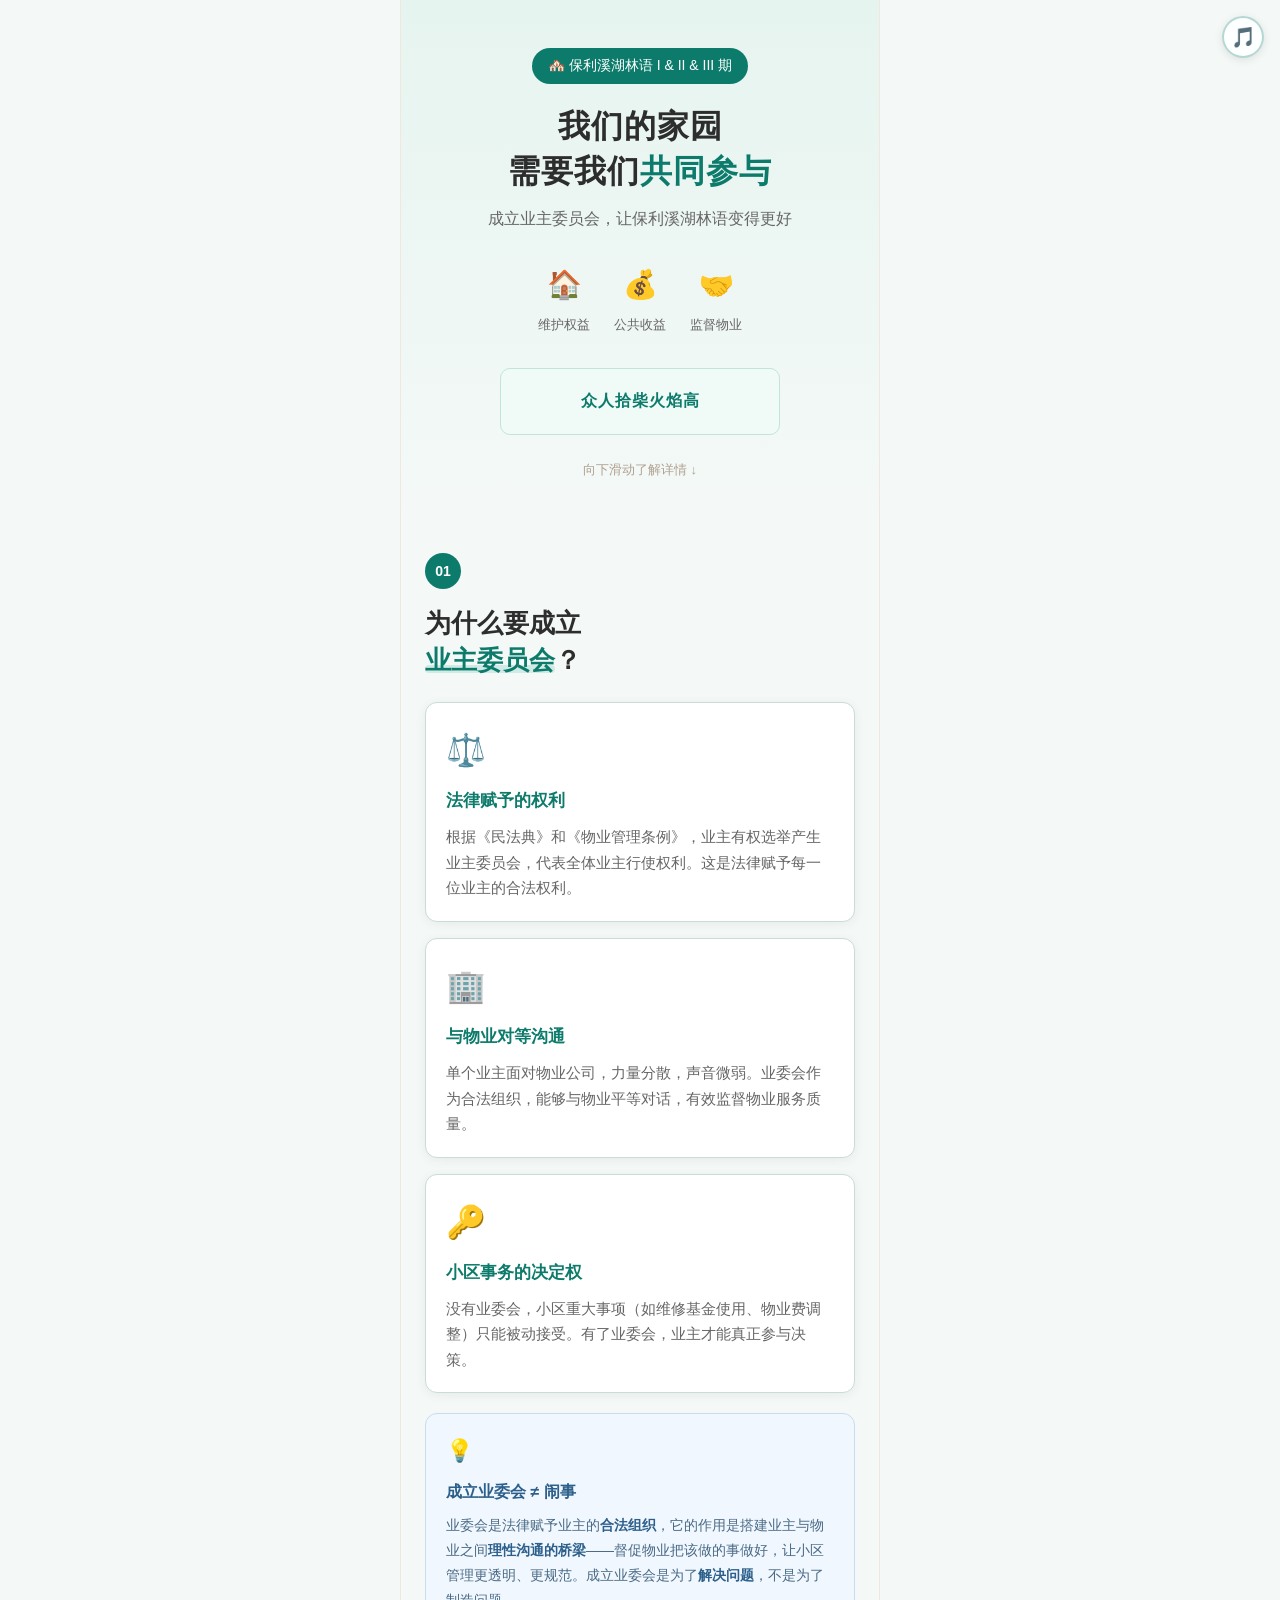
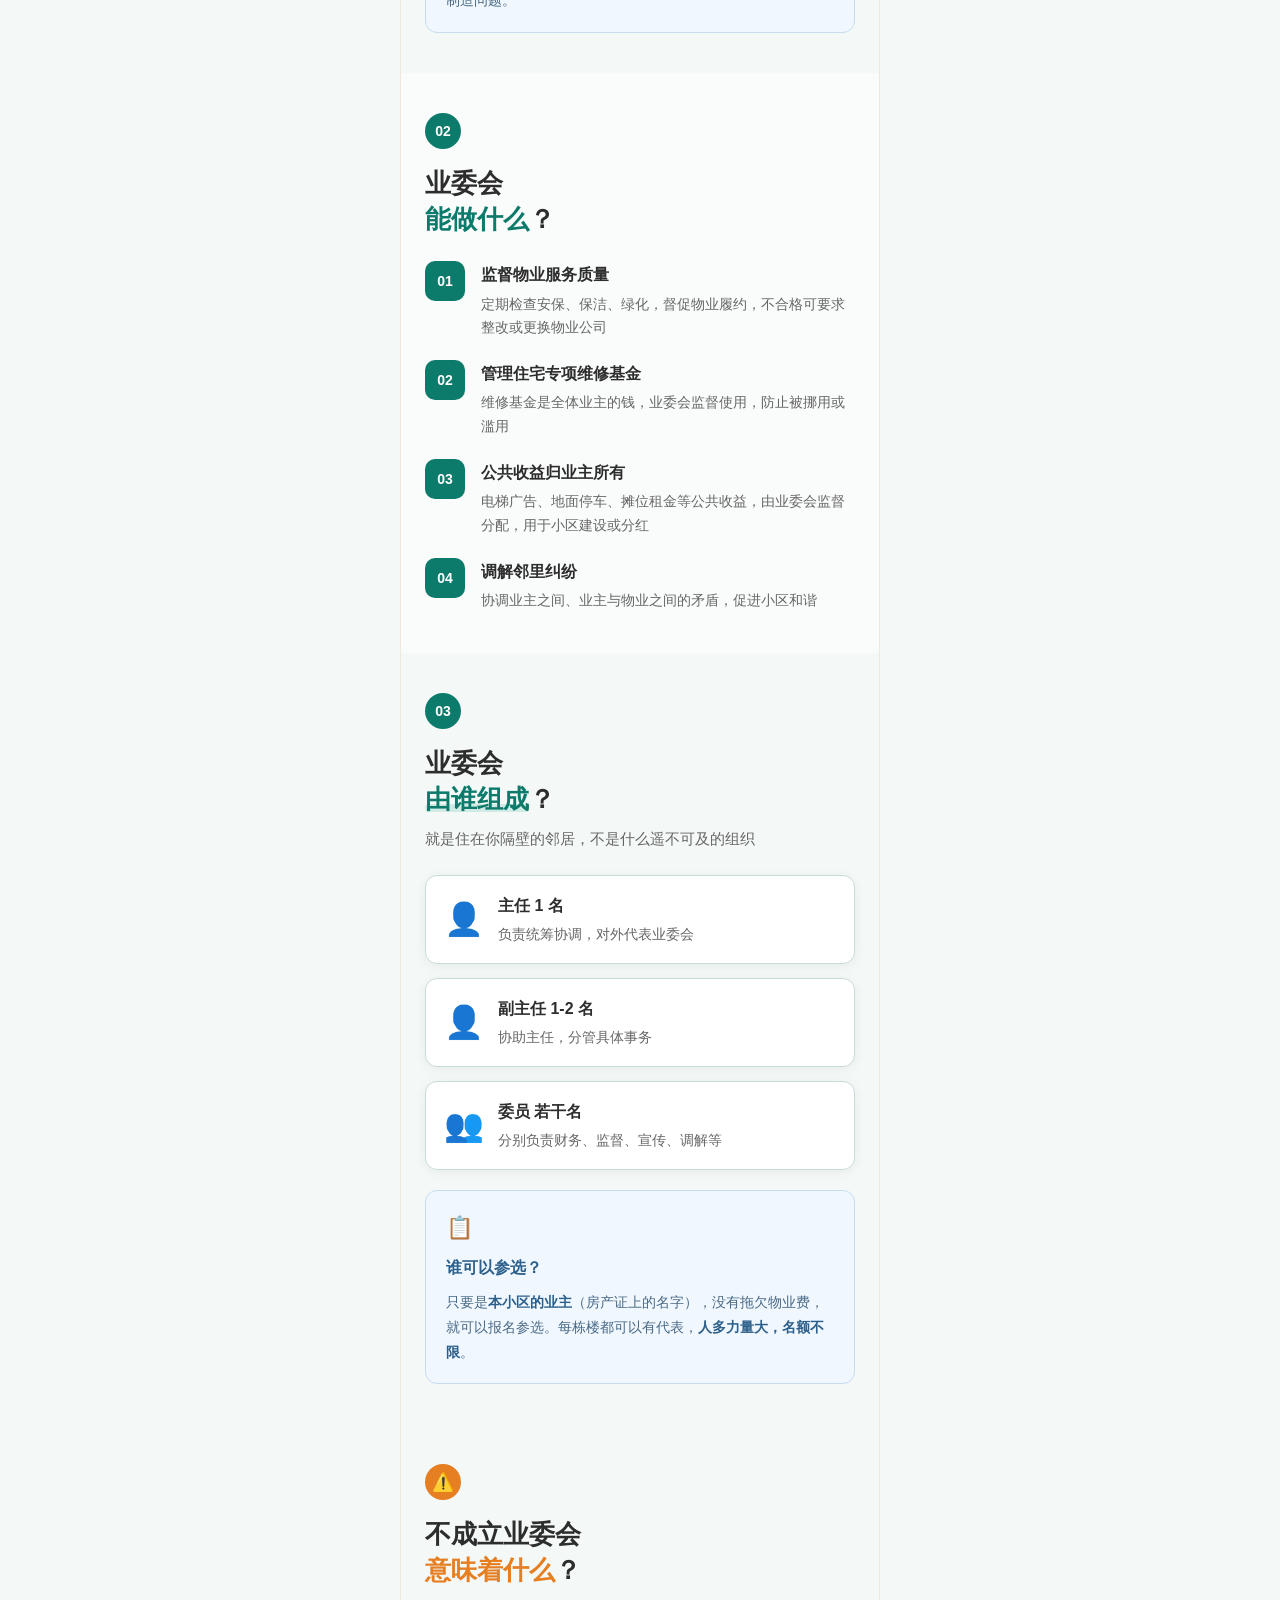
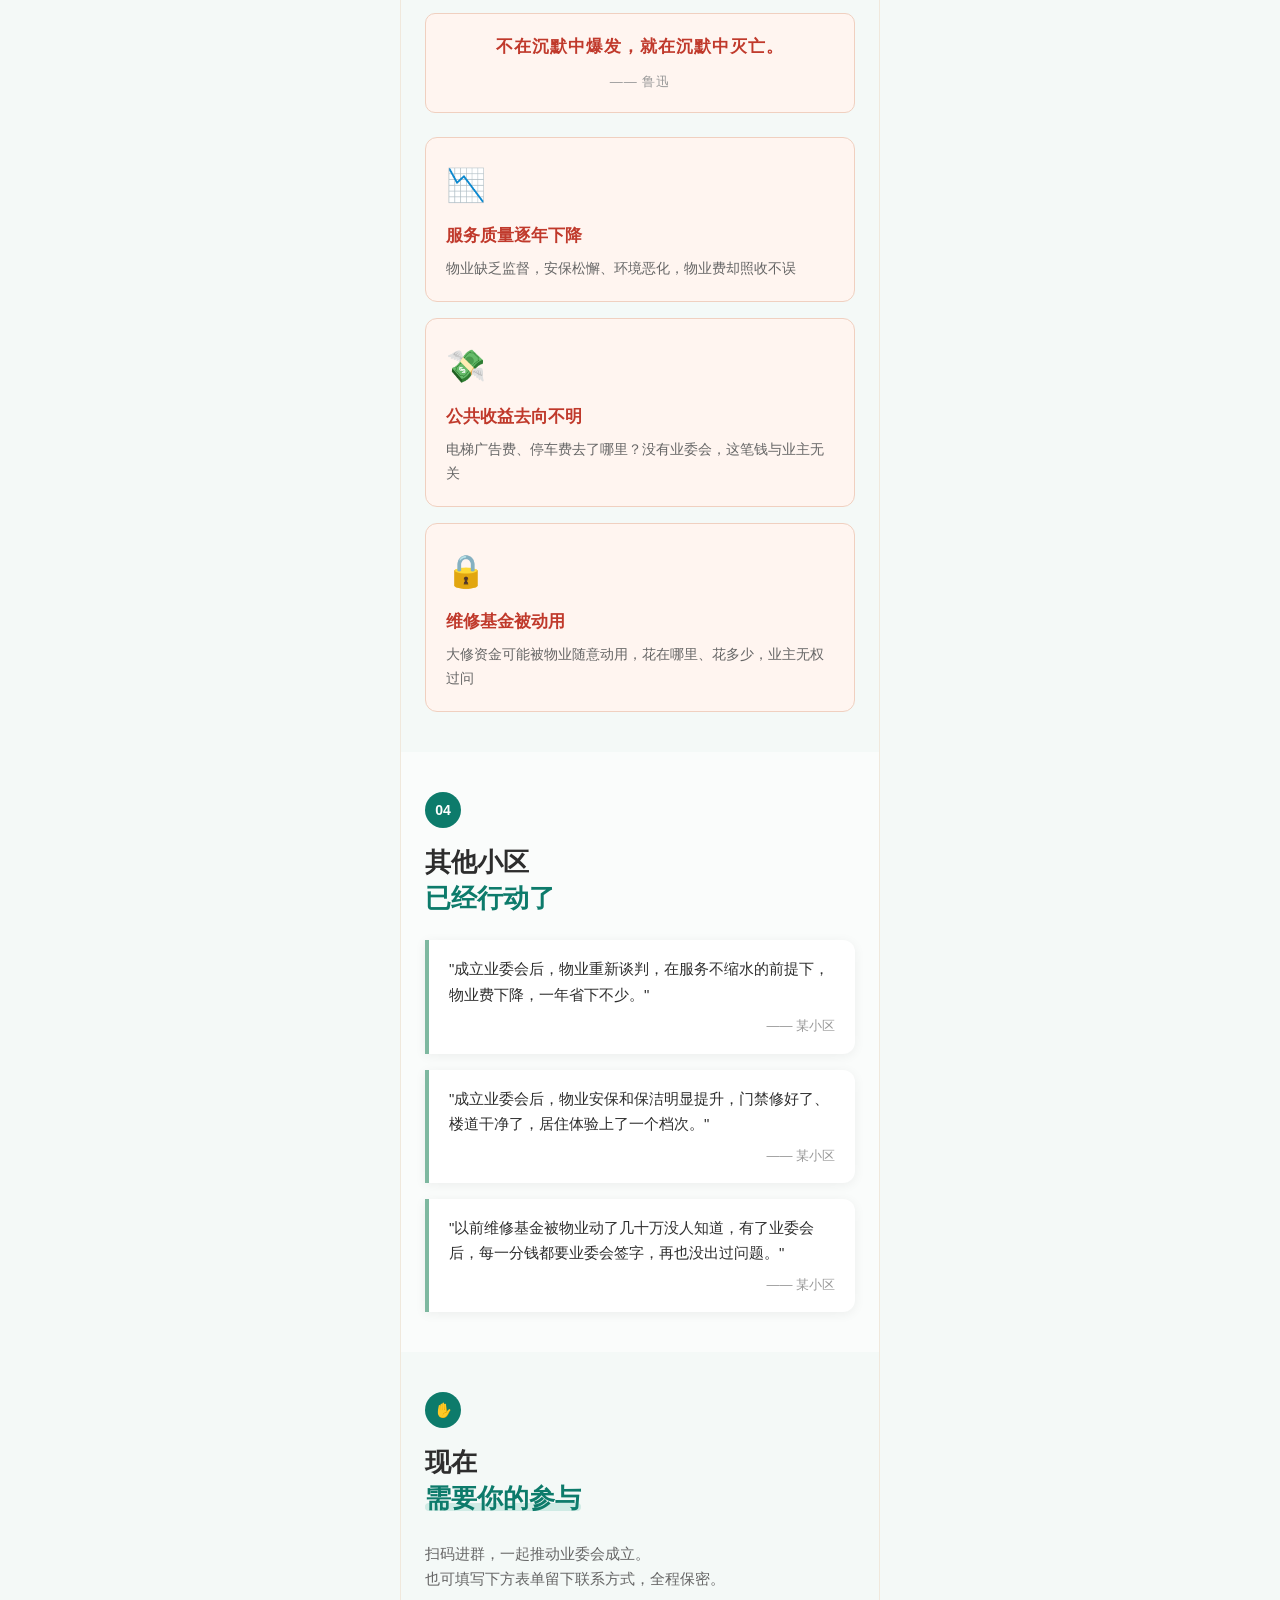
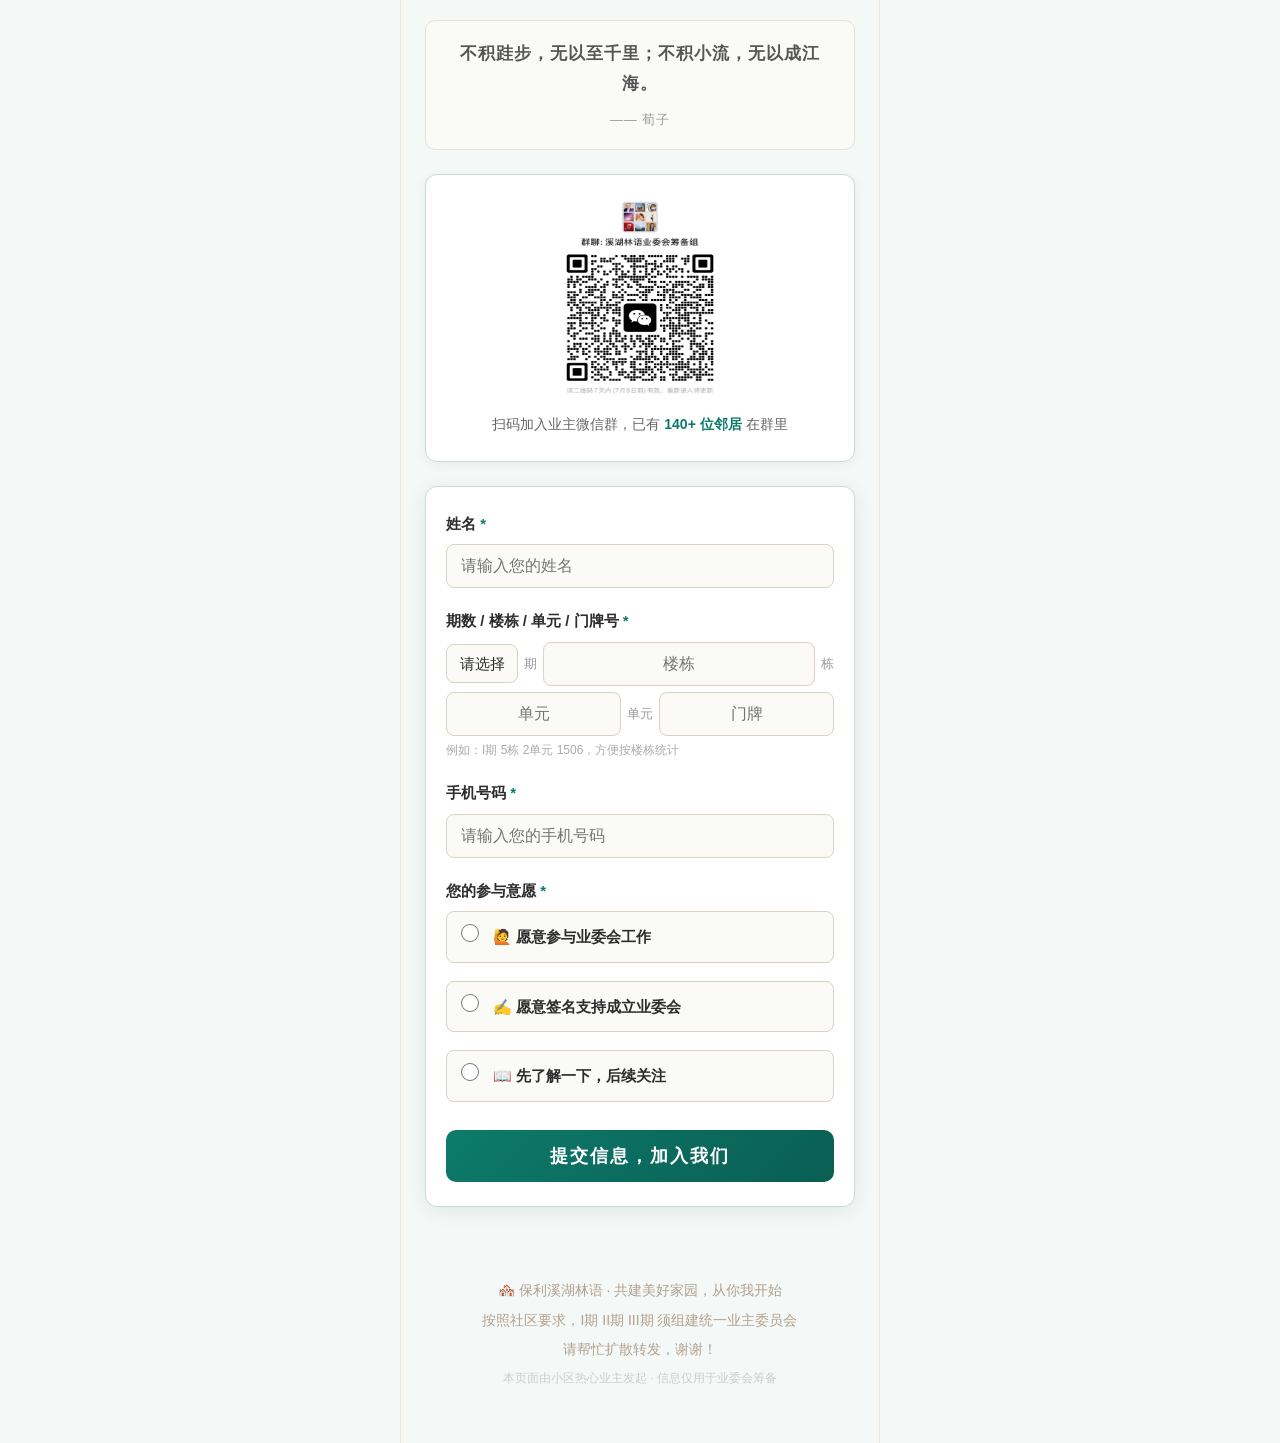
==== index.html @ 94179da7 "i" ====
<!DOCTYPE html>
<html lang="zh-CN">
<head>
  <meta charset="UTF-8">
  <meta name="viewport" content="width=device-width, initial-scale=1.0, maximum-scale=1.0, user-scalable=no">
  <meta name="description" content="小区业委会成立宣传 - 共建美好家园">
  <title>保利溪湖林语 - 业委会成立倡议</title>
  <link rel="stylesheet" href="css/style.css">
</head>
<body>

  <!-- 背景音乐 -->
  <audio id="bgm" loop preload="auto">
    <!-- 替换为你的音乐文件地址 -->
    <source src="assets/tomorrow.mp3" type="audio/mpeg">
  </audio>
  <button id="music-btn" class="music-btn" title="点击播放音乐">🎵</button>

  <!-- Hero -->
  <section class="hero">
    <div class="hero-badge">🏘️ 保利溪湖林语 I & II & III 期</div>
    <h1 class="hero-title">我们的家园<br>需要我们<span class="highlight">共同参与</span></h1>
    <p class="hero-sub">成立业主委员会，让保利溪湖林语变得更好</p>
    <div class="hero-icons">
      <div class="hero-icon-item">🏠<span>维护权益</span></div>
      <div class="hero-icon-item">💰<span>公共收益</span></div>
      <div class="hero-icon-item">🤝<span>监督物业</span></div>
    </div>
    <blockquote class="quote quote-hero">众人拾柴火焰高</blockquote>
    <div class="scroll-hint">向下滑动了解详情 ↓</div>
  </section>

  <!-- 为什么需要业委会 -->
  <section class="section" id="why">
    <div class="section-badge">01</div>
    <h2 class="section-title">为什么要成立<br><span class="highlight">业主委员会</span>？</h2>
    <div class="card-list">
      <div class="card">
        <div class="card-icon">⚖️</div>
        <h3>法律赋予的权利</h3>
        <p>根据《民法典》和《物业管理条例》，业主有权选举产生业主委员会，代表全体业主行使权利。这是法律赋予每一位业主的合法权利。</p>
      </div>
      <div class="card">
        <div class="card-icon">🏢</div>
        <h3>与物业对等沟通</h3>
        <p>单个业主面对物业公司，力量分散，声音微弱。业委会作为合法组织，能够与物业平等对话，有效监督物业服务质量。</p>
      </div>
      <div class="card">
        <div class="card-icon">🔑</div>
        <h3>小区事务的决定权</h3>
        <p>没有业委会，小区重大事项（如维修基金使用、物业费调整）只能被动接受。有了业委会，业主才能真正参与决策。</p>
      </div>
    </div>

    <div class="reassure-box">
      <div class="reassure-icon">💡</div>
      <h4>成立业委会 ≠ 闹事</h4>
      <p>业委会是法律赋予业主的<strong>合法组织</strong>，它的作用是搭建业主与物业之间<strong>理性沟通的桥梁</strong>——督促物业把该做的事做好，让小区管理更透明、更规范。成立业委会是为了<strong>解决问题</strong>，不是为了制造问题。</p>
    </div>
  </section>

  <!-- 业委会能做什么 -->
  <section class="section section-alt" id="what">
    <div class="section-badge">02</div>
    <h2 class="section-title">业委会<br><span class="highlight">能做什么</span>？</h2>
    <div class="feature-list">
      <div class="feature-item">
        <span class="feature-num">01</span>
        <div class="feature-content">
          <h4>监督物业服务质量</h4>
          <p>定期检查安保、保洁、绿化，督促物业履约，不合格可要求整改或更换物业公司</p>
        </div>
      </div>
      <div class="feature-item">
        <span class="feature-num">02</span>
        <div class="feature-content">
          <h4>管理住宅专项维修基金</h4>
          <p>维修基金是全体业主的钱，业委会监督使用，防止被挪用或滥用</p>
        </div>
      </div>
      <div class="feature-item">
        <span class="feature-num">03</span>
        <div class="feature-content">
          <h4>公共收益归业主所有</h4>
          <p>电梯广告、地面停车、摊位租金等公共收益，由业委会监督分配，用于小区建设或分红</p>
        </div>
      </div>
      <div class="feature-item">
        <span class="feature-num">04</span>
        <div class="feature-content">
          <h4>调解邻里纠纷</h4>
          <p>协调业主之间、业主与物业之间的矛盾，促进小区和谐</p>
        </div>
      </div>
    </div>
  </section>

  <!-- 业委会的构成 -->
  <section class="section" id="structure">
    <div class="section-badge">03</div>
    <h2 class="section-title">业委会<br><span class="highlight">由谁组成</span>？</h2>
    <p class="section-desc">就是住在你隔壁的邻居，不是什么遥不可及的组织</p>

    <div class="structure-list">
      <div class="structure-item">
        <div class="structure-icon">👤</div>
        <div class="structure-info">
          <h4>主任 1 名</h4>
          <p>负责统筹协调，对外代表业委会</p>
        </div>
      </div>
      <div class="structure-item">
        <div class="structure-icon">👤</div>
        <div class="structure-info">
          <h4>副主任 1-2 名</h4>
          <p>协助主任，分管具体事务</p>
        </div>
      </div>
      <div class="structure-item">
        <div class="structure-icon">👥</div>
        <div class="structure-info">
          <h4>委员 若干名</h4>
          <p>分别负责财务、监督、宣传、调解等</p>
        </div>
      </div>
    </div>

    <div class="reassure-box" style="margin-top: 20px;">
      <div class="reassure-icon">📋</div>
      <h4>谁可以参选？</h4>
      <p>只要是<strong>本小区的业主</strong>（房产证上的名字），没有拖欠物业费，就可以报名参选。每栋楼都可以有代表，<strong>人多力量大，名额不限</strong>。</p>
    </div>
  </section>

  <!-- 没有业委会的后果 -->
  <section class="section" id="risk">
    <div class="section-badge badge-warn">⚠️</div>
    <h2 class="section-title">不成立业委会<br><span class="highlight-warn">意味着什么</span>？</h2>
    <blockquote class="quote quote-warn">不在沉默中爆发，就在沉默中灭亡。<cite>—— 鲁迅</cite></blockquote>
    <div class="risk-cards">
      <div class="risk-card">
        <div class="risk-icon">📉</div>
        <h4>服务质量逐年下降</h4>
        <p>物业缺乏监督，安保松懈、环境恶化，物业费却照收不误</p>
      </div>
      <div class="risk-card">
        <div class="risk-icon">💸</div>
        <h4>公共收益去向不明</h4>
        <p>电梯广告费、停车费去了哪里？没有业委会，这笔钱与业主无关</p>
      </div>
      <div class="risk-card">
        <div class="risk-icon">🔒</div>
        <h4>维修基金被动用</h4>
        <p>大修资金可能被物业随意动用，花在哪里、花多少，业主无权过问</p>
      </div>
    </div>
  </section>

  <!-- 成功案例 -->
  <section class="section section-alt" id="cases">
    <div class="section-badge">04</div>
    <h2 class="section-title">其他小区<br><span class="highlight">已经行动了</span></h2>
    <div class="case-list">
      <div class="case-item">
        <div class="case-quote">"成立业委会后，物业重新谈判，在服务不缩水的前提下，物业费下降，一年省下不少。"</div>
        <div class="case-from">—— 某小区</div>
      </div>
      <div class="case-item">
        <div class="case-quote">"成立业委会后，物业安保和保洁明显提升，门禁修好了、楼道干净了，居住体验上了一个档次。"</div>
        <div class="case-from">—— 某小区</div>
      </div>
      <div class="case-item">
        <div class="case-quote">"以前维修基金被物业动了几十万没人知道，有了业委会后，每一分钱都要业委会签字，再也没出过问题。"</div>
        <div class="case-from">—— 某小区</div>
      </div>
    </div>
  </section>

  <!-- CTA + 表单 -->
  <section class="section" id="join">
    <div class="section-badge">✋</div>
    <h2 class="section-title">现在<br><span class="highlight">需要你的参与</span></h2>
    <p class="cta-desc">扫码进群，一起推动业委会成立。<br>也可填写下方表单留下联系方式，全程保密。</p>
    <blockquote class="quote quote-cta">不积跬步，无以至千里；不积小流，无以成江海。<cite>—— 荀子</cite></blockquote>

    <div class="qrcode-box">
      <img class="qrcode-img" src="assets/qrcode.jpg" alt="业主微信群二维码">
      <p>扫码加入业主微信群，已有 <strong>140+ 位邻居</strong> 在群里</p>
    </div>

    <form id="signup-form" class="signup-form">
      <div class="form-group">
        <label for="name">姓名 <span class="required">*</span></label>
        <input type="text" id="name" name="name" placeholder="请输入您的姓名" required>
      </div>

      <div class="form-group">
        <label>期数 / 楼栋 / 单元 / 门牌号 <span class="required">*</span></label>
        <div class="address-rows">
          <div class="address-row">
            <select id="phase" name="phase" required>
              <option value="">请选择</option>
              <option value="I期">I期</option>
              <option value="II期">II期</option>
              <option value="III期">III期</option>
            </select>
			<span class="address-sep">期</span>
            <input type="text" id="building" name="building" placeholder="楼栋">
            <span class="address-sep">栋</span>
          </div>
          <div class="address-row">
            <input type="text" id="unit" name="unit" placeholder="单元" required>
            <span class="address-sep">单元</span>
            <input type="text" id="room" name="room" placeholder="门牌" required>
          </div>
        </div>
        <span class="form-hint">例如：I期 5栋 2单元 1506，方便按楼栋统计</span>
      </div>

      <div class="form-group">
        <label for="phone">手机号码 <span class="required">*</span></label>
        <input type="tel" id="phone" name="phone" placeholder="请输入您的手机号码" required maxlength="11">
      </div>

      <div class="form-group">
        <label>您的参与意愿 <span class="required">*</span></label>
        <div class="radio-group">
          <label class="radio-item">
            <input type="radio" name="willingness" value="willing_to_organize" required>
            <span class="radio-label">🙋 愿意参与业委会工作</span>
          </label>
          <label class="radio-item">
            <input type="radio" name="willingness" value="willing_to_sign">
            <span class="radio-label">✍️ 愿意签名支持成立业委会</span>
          </label>
          <label class="radio-item">
            <input type="radio" name="willingness" value="need_more_info">
            <span class="radio-label">📖 先了解一下，后续关注</span>
          </label>
        </div>
      </div>

      <button type="submit" class="submit-btn" id="submit-btn">
        <span class="btn-text">提交信息，加入我们</span>
        <span class="btn-loading" style="display:none;">提交中...</span>
      </button>

      <div class="form-success" id="form-success" style="display:none;">
        <div class="success-icon">✅</div>
        <h3>提交成功！</h3>
        <p>感谢您的支持！<br>我们会尽快与您沟通！<br>后续进展群内通知。</p>
      </div>

      <div class="form-error" id="form-error" style="display:none;">
        <p id="form-error-msg">提交失败，请稍后重试。如多次失败请联系群管理员。</p>
      </div>
    </form>
  </section>

  <!-- Footer -->
  <footer class="footer">
    <p>🏘️ 保利溪湖林语 · 共建美好家园，从你我开始</p>
	<p>按照社区要求，I期 II期 III期 须组建统一业主委员会</p>
	<p>请帮忙扩散转发，谢谢！</p>
    <p class="footer-note">本页面由小区热心业主发起 · 信息仅用于业委会筹备</p>
  </footer>

  <script src="js/main.js"></script>
</body>
</html>
---- css/style.css ----
/* === Reset & Base === */
*, *::before, *::after { box-sizing: border-box; margin: 0; padding: 0; }

:root {
  --primary: #0D7B6B;
  --primary-dark: #095E52;
  --accent: #7EB8A0;
  --accent-light: #D0EBE5;
  --bg: #F4F9F7;
  --bg-alt: #FAFCFB;
  --text: #2D2D2D;
  --text-secondary: #666;
  --card-bg: #fff;
  --border: #C8DDD5;
  --shadow: 0 2px 12px rgba(0,0,0,0.06);
  --radius: 12px;
}

html {
  font-size: 16px;
  scroll-behavior: smooth;
  -webkit-tap-highlight-color: transparent;
}

body {
  font-family: -apple-system, BlinkMacSystemFont, "Segoe UI", "PingFang SC", "Hiragino Sans GB", "Microsoft YaHei", sans-serif;
  background: var(--bg);
  color: var(--text);
  line-height: 1.7;
  max-width: 480px;
  margin: 0 auto;
  -webkit-font-smoothing: antialiased;
}

/* === Music Button === */
.music-btn {
  position: fixed;
  top: 16px;
  right: 16px;
  z-index: 100;
  width: 42px;
  height: 42px;
  border-radius: 50%;
  border: 2px solid rgba(13, 123, 107, 0.3);
  background: rgba(255, 255, 255, 0.9);
  font-size: 20px;
  cursor: pointer;
  display: flex;
  align-items: center;
  justify-content: center;
  backdrop-filter: blur(4px);
  box-shadow: 0 2px 8px rgba(0,0,0,0.1);
  transition: transform 0.3s;
}

.music-btn:active {
  transform: scale(0.9);
}

.music-btn.playing {
  border-color: var(--primary);
  background: var(--primary);
  animation: musicPulse 2s infinite;
}

@keyframes musicPulse {
  0%, 100% { box-shadow: 0 0 0 0 rgba(13, 123, 107, 0.4); }
  50% { box-shadow: 0 0 0 12px rgba(13, 123, 107, 0); }
}

/* === Hero === */
.hero {
  text-align: center;
  padding: 48px 24px 32px;
  background: linear-gradient(180deg, #E6F4F0 0%, var(--bg) 100%);
}

.hero-badge {
  display: inline-block;
  background: var(--primary);
  color: #fff;
  padding: 6px 16px;
  border-radius: 20px;
  font-size: 14px;
  font-weight: 500;
  margin-bottom: 20px;
}

.hero-title {
  font-size: 28px;
  font-weight: 800;
  line-height: 1.4;
  margin-bottom: 12px;
  letter-spacing: 1px;
}

.highlight {
  color: var(--primary);
  position: relative;
}

.highlight::after {
  content: '';
  position: absolute;
  bottom: 2px;
  left: 0;
  right: 0;
  height: 8px;
  background: var(--accent-light);
  z-index: -1;
  border-radius: 4px;
}

.highlight-warn {
  color: #E67E22;
}

.hero-sub {
  font-size: 16px;
  color: var(--text-secondary);
  margin-bottom: 28px;
}

.hero-icons {
  display: flex;
  justify-content: center;
  gap: 24px;
  margin-bottom: 32px;
}

.hero-icon-item {
  display: flex;
  flex-direction: column;
  align-items: center;
  gap: 6px;
  font-size: 28px;
}

.hero-icon-item span {
  font-size: 13px;
  color: var(--text-secondary);
}

.scroll-hint {
  font-size: 13px;
  color: #B0A090;
  animation: bounce 2s infinite;
}

@keyframes bounce {
  0%, 100% { transform: translateY(0); }
  50% { transform: translateY(6px); }
}

/* === Quotes === */
.quote {
  margin: 0 auto 24px;
  padding: 18px 20px;
  text-align: center;
  font-size: 17px;
  font-weight: 600;
  line-height: 1.8;
  letter-spacing: 1px;
  border-radius: 10px;
}

.quote cite {
  display: block;
  margin-top: 8px;
  font-size: 13px;
  font-weight: 400;
  font-style: normal;
  color: #999;
}

.quote-hero {
  max-width: 280px;
  color: var(--primary);
  background: #F0FAF7;
  border: 1px solid #C0E5DB;
  font-size: 16px;
}

.quote-warn {
  color: #C0392B;
  background: #FFF5F0;
  border: 1px solid #F0D0C0;
}

.quote-cta {
  color: #555;
  background: #FAFAF7;
  border: 1px solid #E8E0D5;
}

/* === Sections === */
.section {
  padding: 40px 24px;
}

.section-alt {
  background: var(--bg-alt);
}

.section-badge {
  display: inline-block;
  background: var(--primary);
  color: #fff;
  width: 36px;
  height: 36px;
  line-height: 36px;
  text-align: center;
  border-radius: 50%;
  font-size: 14px;
  font-weight: 700;
  margin-bottom: 16px;
}

.badge-warn {
  background: #E67E22;
  font-size: 18px;
}

.section-title {
  font-size: 24px;
  font-weight: 800;
  line-height: 1.4;
  margin-bottom: 24px;
}

/* === Reassure Box === */
.reassure-box {
  margin-top: 20px;
  padding: 18px 20px;
  background: #F0F7FF;
  border: 1px solid #C8DCF0;
  border-radius: var(--radius);
}

.reassure-icon {
  font-size: 22px;
  margin-bottom: 8px;
}

.reassure-box h4 {
  font-size: 16px;
  font-weight: 700;
  color: #2C5F8A;
  margin-bottom: 8px;
}

.reassure-box p {
  font-size: 14px;
  color: #4A6A85;
  line-height: 1.8;
}

.reassure-box strong {
  color: #2C5F8A;
}

/* === Section Desc === */
.section-desc {
  font-size: 15px;
  color: var(--text-secondary);
  margin-top: -16px;
  margin-bottom: 24px;
}

/* === Structure List === */
.structure-list {
  display: flex;
  flex-direction: column;
  gap: 14px;
}

.structure-item {
  display: flex;
  align-items: center;
  gap: 14px;
  background: var(--card-bg);
  border-radius: var(--radius);
  padding: 16px 18px;
  box-shadow: var(--shadow);
  border: 1px solid var(--border);
}

.structure-icon {
  font-size: 32px;
  flex-shrink: 0;
}

.structure-info h4 {
  font-size: 16px;
  font-weight: 700;
  margin-bottom: 4px;
}

.structure-info p {
  font-size: 14px;
  color: var(--text-secondary);
}

/* === Cards === */
.card-list {
  display: flex;
  flex-direction: column;
  gap: 16px;
}

.card {
  background: var(--card-bg);
  border-radius: var(--radius);
  padding: 20px;
  box-shadow: var(--shadow);
  border: 1px solid var(--border);
}

.card-icon {
  font-size: 32px;
  margin-bottom: 10px;
}

.card h3 {
  font-size: 17px;
  font-weight: 700;
  margin-bottom: 8px;
  color: var(--primary);
}

.card p {
  font-size: 15px;
  color: var(--text-secondary);
  line-height: 1.7;
}

/* === Feature List === */
.feature-list {
  display: flex;
  flex-direction: column;
  gap: 20px;
}

.feature-item {
  display: flex;
  gap: 16px;
  align-items: flex-start;
}

.feature-num {
  flex-shrink: 0;
  width: 40px;
  height: 40px;
  line-height: 40px;
  text-align: center;
  background: var(--primary);
  color: #fff;
  border-radius: 10px;
  font-size: 14px;
  font-weight: 700;
}

.feature-content h4 {
  font-size: 16px;
  font-weight: 700;
  margin-bottom: 4px;
}

.feature-content p {
  font-size: 14px;
  color: var(--text-secondary);
}

/* === Risk Cards === */
.risk-cards {
  display: flex;
  flex-direction: column;
  gap: 16px;
}

.risk-card {
  background: #FFF5F0;
  border: 1px solid #F0D0C0;
  border-radius: var(--radius);
  padding: 20px;
}

.risk-icon {
  font-size: 32px;
  margin-bottom: 10px;
}

.risk-card h4 {
  font-size: 17px;
  font-weight: 700;
  margin-bottom: 6px;
  color: #C0392B;
}

.risk-card p {
  font-size: 14px;
  color: var(--text-secondary);
}

/* === Case List === */
.case-list {
  display: flex;
  flex-direction: column;
  gap: 16px;
}

.case-item {
  background: var(--card-bg);
  border-left: 4px solid var(--accent);
  border-radius: 0 var(--radius) var(--radius) 0;
  padding: 16px 20px;
  box-shadow: var(--shadow);
}

.case-quote {
  font-size: 15px;
  line-height: 1.7;
  color: var(--text);
  margin-bottom: 8px;
}

.case-from {
  font-size: 13px;
  color: #999;
  text-align: right;
}

/* === CTA === */
.cta-desc {
  font-size: 15px;
  color: var(--text-secondary);
  margin-bottom: 28px;
  line-height: 1.7;
}

/* === QR Code === */
.qrcode-box {
  text-align: center;
  margin-bottom: 24px;
  padding: 24px 20px;
  background: #fff;
  border: 1px solid var(--border);
  border-radius: var(--radius);
  box-shadow: var(--shadow);
}

.qrcode-img {
  width: 200px;
  height: 200px;
  border-radius: 8px;
  margin-bottom: 14px;
  display: block;
  margin-left: auto;
  margin-right: auto;
}

.qrcode-box p {
  font-size: 14px;
  color: var(--text-secondary);
  line-height: 1.7;
  margin: 0;
}

.qrcode-box strong {
  color: var(--primary);
}

/* === Form === */
.signup-form {
  background: var(--card-bg);
  border-radius: var(--radius);
  padding: 24px 20px;
  box-shadow: 0 4px 20px rgba(0,0,0,0.08);
  border: 1px solid var(--border);
}

.form-group {
  margin-bottom: 20px;
}

.form-group:last-of-type {
  margin-bottom: 24px;
}

.form-group label {
  display: block;
  font-size: 15px;
  font-weight: 600;
  margin-bottom: 8px;
  color: var(--text);
}

.required {
  color: var(--primary);
}

.form-group input[type="text"],
.form-group input[type="tel"] {
  width: 100%;
  padding: 12px 14px;
  border: 1px solid #DDD0C0;
  border-radius: 8px;
  font-size: 16px;
  color: var(--text);
  background: #FAFAF7;
  transition: border-color 0.2s, box-shadow 0.2s;
  -webkit-appearance: none;
}

.form-group input:focus {
  outline: none;
  border-color: var(--primary);
  box-shadow: 0 0 0 3px rgba(13, 123, 107, 0.1);
}

.form-hint {
  display: block;
  font-size: 12px;
  color: #AAA;
  margin-top: 4px;
}

/* Address Row */
.address-rows {
  display: flex;
  flex-direction: column;
  gap: 6px;
}

.address-row {
  display: flex;
  align-items: center;
  gap: 6px;
}

.address-row input {
  flex: 1;
  min-width: 0;
  padding: 10px 8px;
  border: 1px solid #DDD0C0;
  border-radius: 8px;
  font-size: 15px;
  color: var(--text);
  background: #FAFAF7;
  text-align: center;
  transition: border-color 0.2s;
  -webkit-appearance: none;
}

.address-row input:focus {
  outline: none;
  border-color: var(--primary);
  box-shadow: 0 0 0 3px rgba(13, 123, 107, 0.1);
}

.address-sep {
  font-size: 13px;
  color: #999;
  flex-shrink: 0;
}

.address-row select {
  padding: 10px 8px;
  border: 1px solid #DDD0C0;
  border-radius: 8px;
  font-size: 15px;
  color: var(--text);
  background: #FAFAF7;
  text-align: center;
  flex-shrink: 0;
  min-width: 72px;
  cursor: pointer;
  -webkit-appearance: none;
  appearance: none;
  transition: border-color 0.2s;
}

.address-row select:focus {
  outline: none;
  border-color: var(--primary);
  box-shadow: 0 0 0 3px rgba(13, 123, 107, 0.1);
}

/* Radio Group */
.radio-group {
  display: flex;
  flex-direction: column;
  gap: 10px;
}

.radio-item {
  display: flex;
  align-items: center;
  padding: 12px 14px;
  border: 1px solid #DDD0C0;
  border-radius: 8px;
  cursor: pointer;
  transition: all 0.2s;
  background: #FAFAF7;
}

.radio-item:has(input:checked) {
  border-color: var(--primary);
  background: #F0FAF7;
}

.radio-item input[type="radio"] {
  width: 18px;
  height: 18px;
  accent-color: var(--primary);
  margin-right: 10px;
  flex-shrink: 0;
}

.radio-label {
  font-size: 15px;
  color: var(--text);
}

/* Submit Button */
.submit-btn {
  width: 100%;
  padding: 14px;
  background: linear-gradient(135deg, var(--primary) 0%, var(--primary-dark) 100%);
  color: #fff;
  border: none;
  border-radius: 10px;
  font-size: 18px;
  font-weight: 700;
  cursor: pointer;
  transition: transform 0.2s, box-shadow 0.2s;
  letter-spacing: 2px;
}

.submit-btn:active {
  transform: scale(0.98);
  box-shadow: 0 2px 8px rgba(13, 123, 107, 0.3);
}

.submit-btn:disabled {
  background: #CCC;
  cursor: not-allowed;
}

/* Success / Error */
.form-success {
  text-align: center;
  padding: 32px 20px;
}

.success-icon {
  font-size: 48px;
  margin-bottom: 16px;
}

.form-success h3 {
  font-size: 20px;
  font-weight: 700;
  margin-bottom: 12px;
  color: #27AE60;
}

.form-success p {
  font-size: 15px;
  color: var(--text-secondary);
  line-height: 1.8;
}

.form-error {
  margin-top: 16px;
  padding: 12px;
  background: #FFF0F0;
  border: 1px solid #F0C0C0;
  border-radius: 8px;
  text-align: center;
}

.form-error p {
  font-size: 14px;
  color: #C0392B;
}

/* === Footer === */
.footer {
  text-align: center;
  padding: 32px 24px 48px;
  color: #B0A090;
}

.footer p {
  font-size: 14px;
  margin-bottom: 6px;
}

.footer-note {
  font-size: 12px !important;
  color: #CCC;
}

/* === Responsive (larger screens) === */
@media (min-width: 481px) {
  body {
    border-left: 1px solid #F0E8DC;
    border-right: 1px solid #F0E8DC;
    min-height: 100vh;
  }

  .hero-title {
    font-size: 32px;
  }

  .section-title {
    font-size: 26px;
  }
}
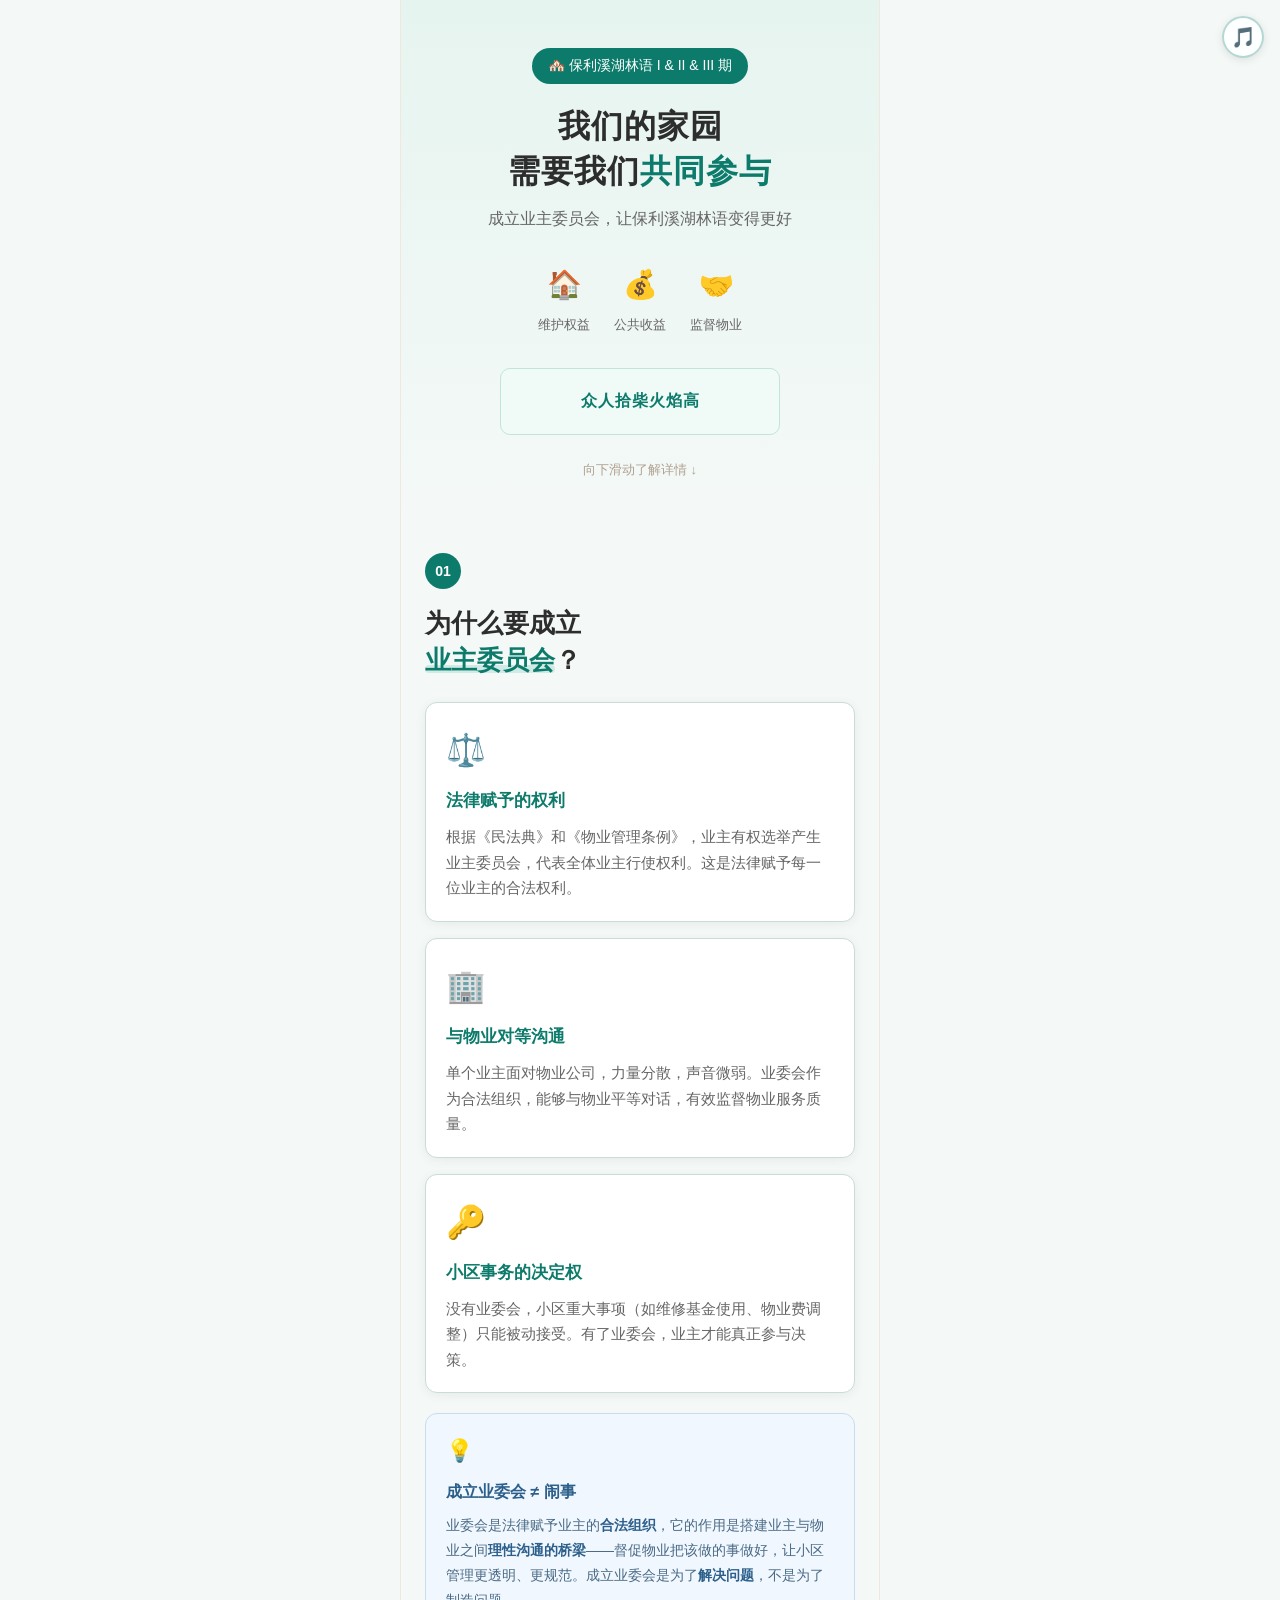
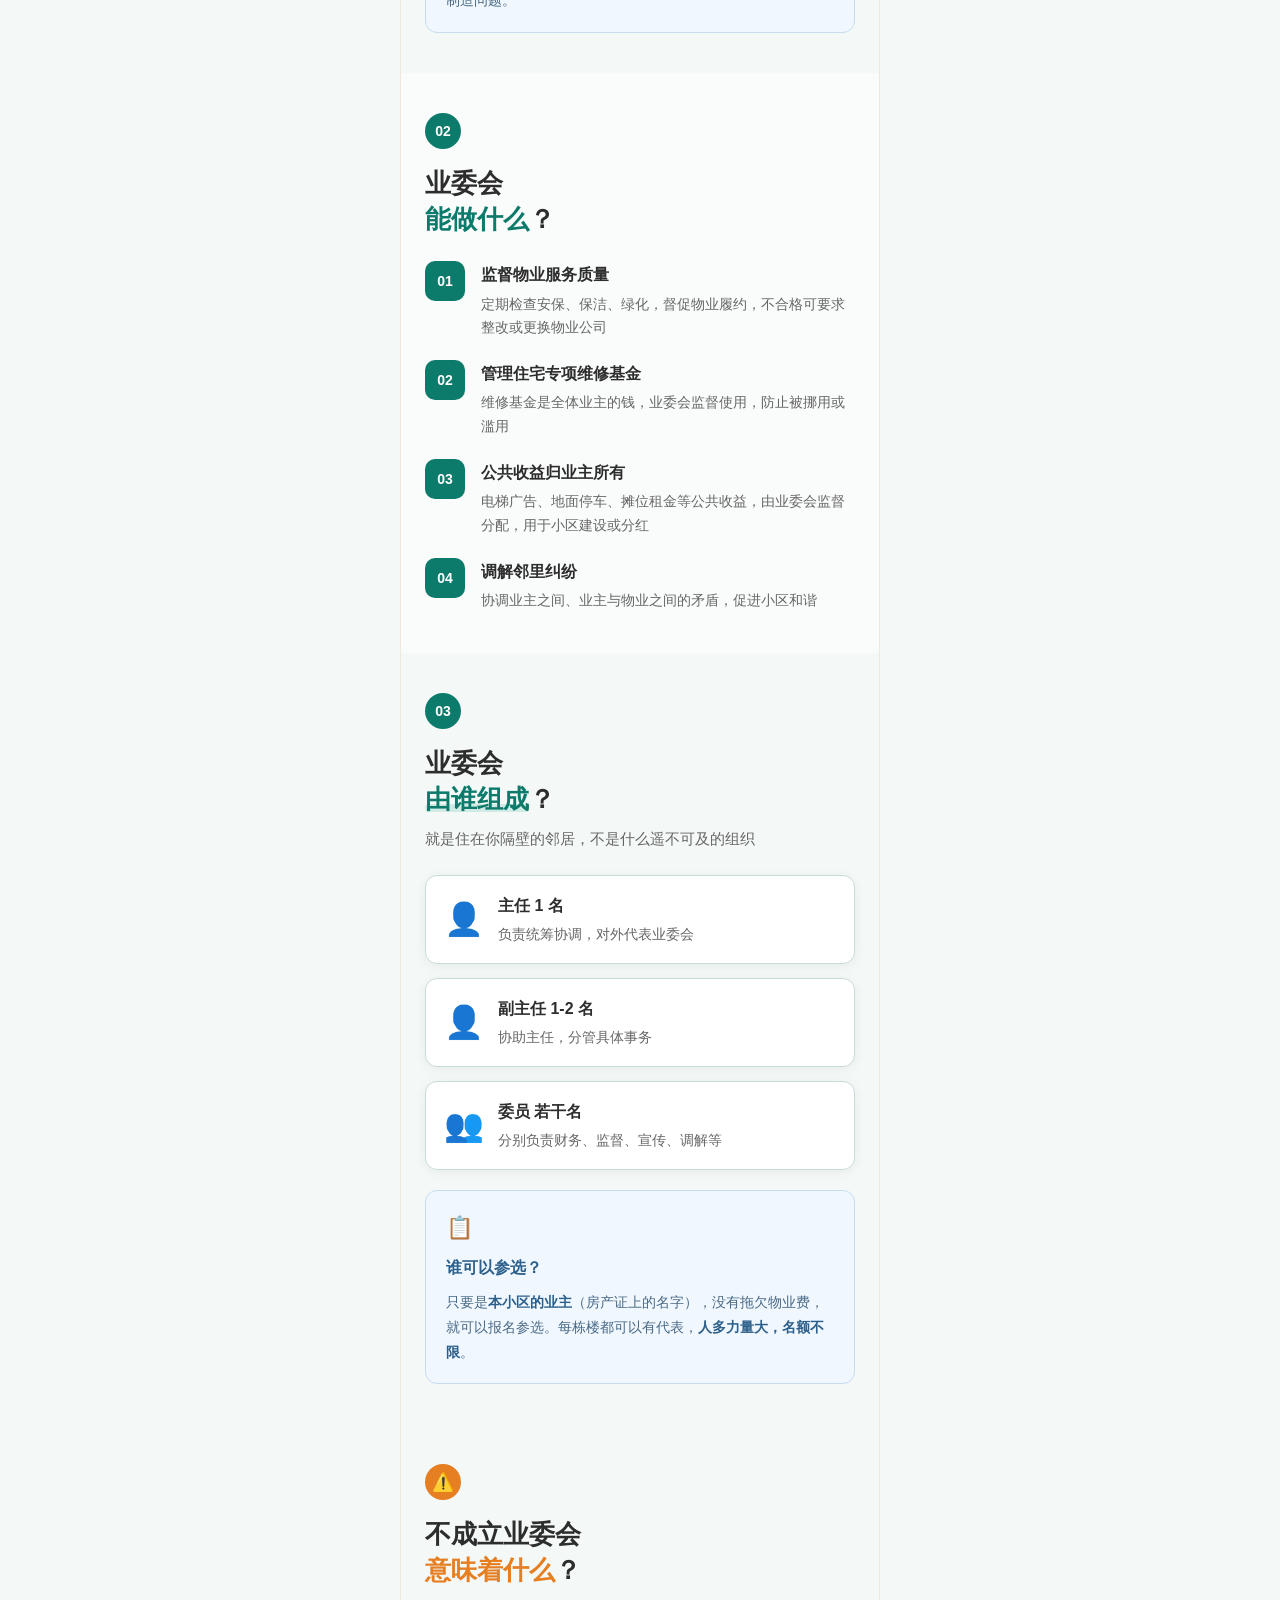
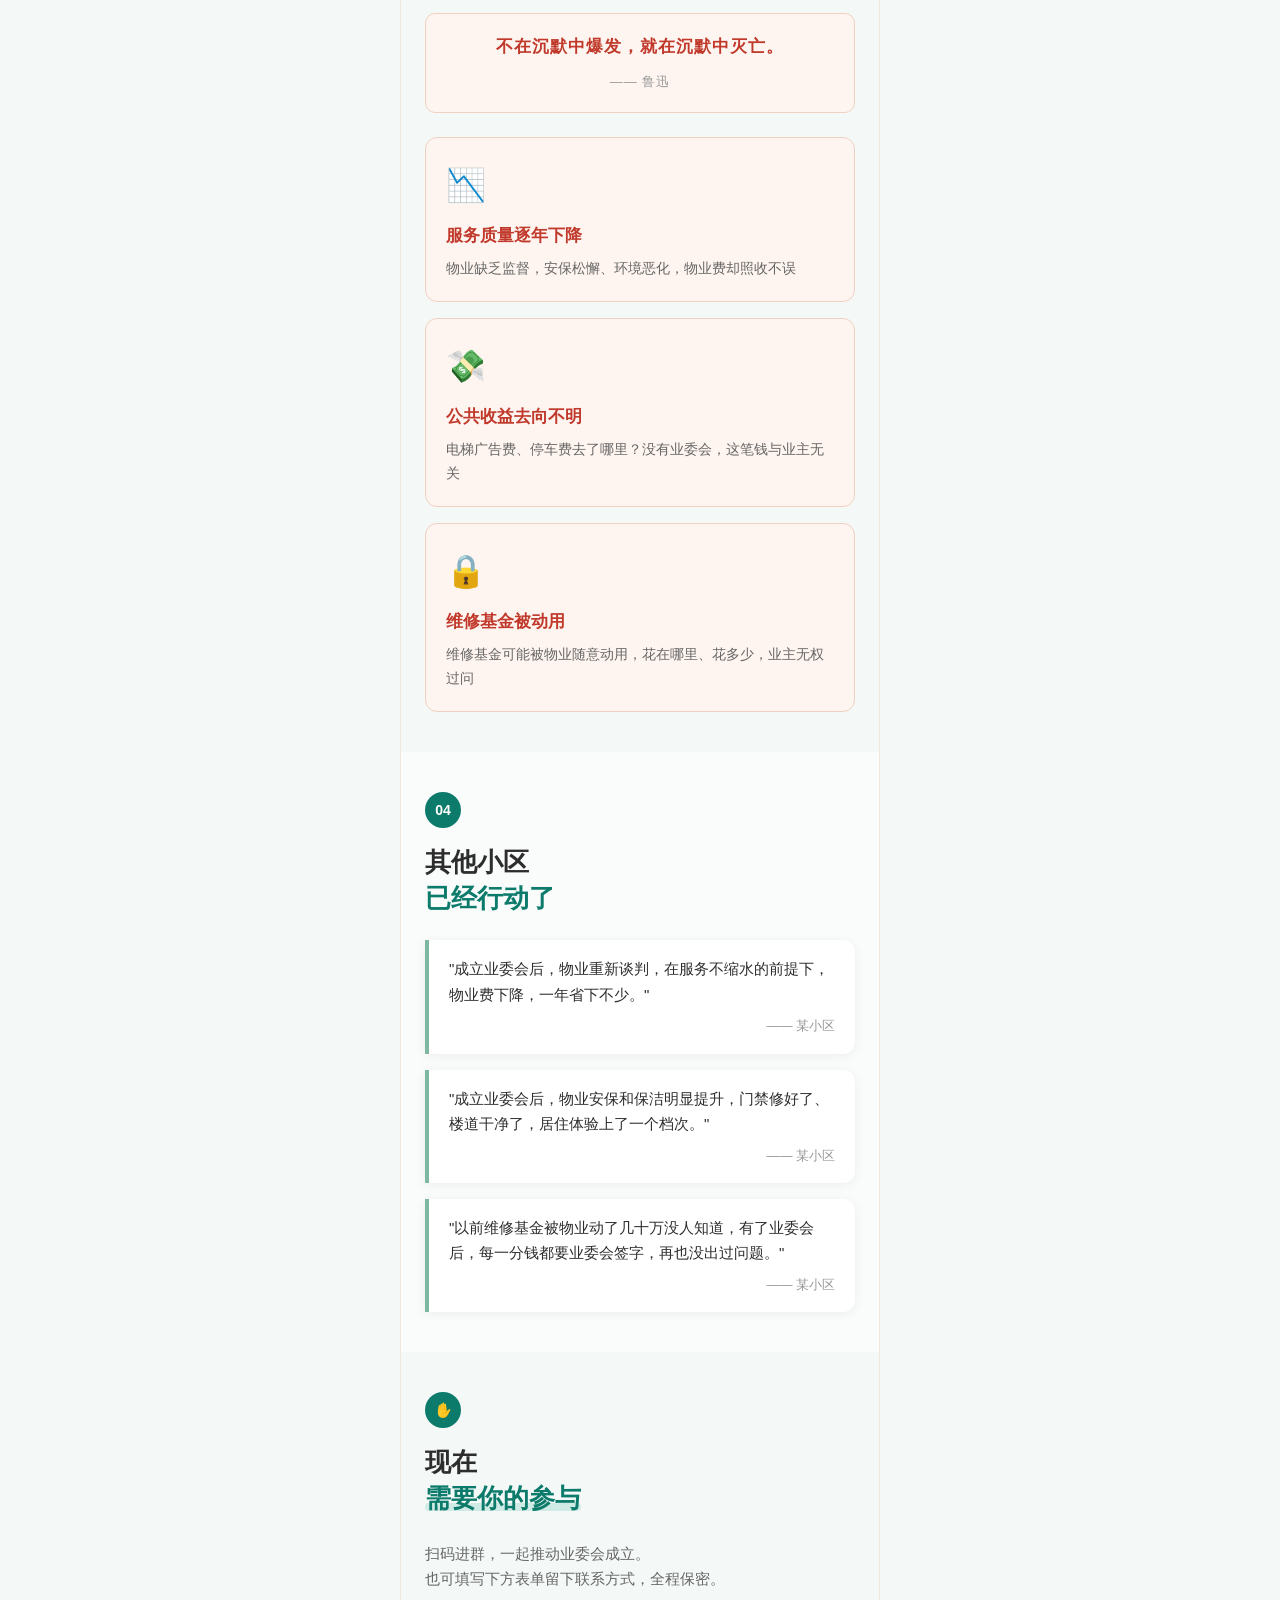
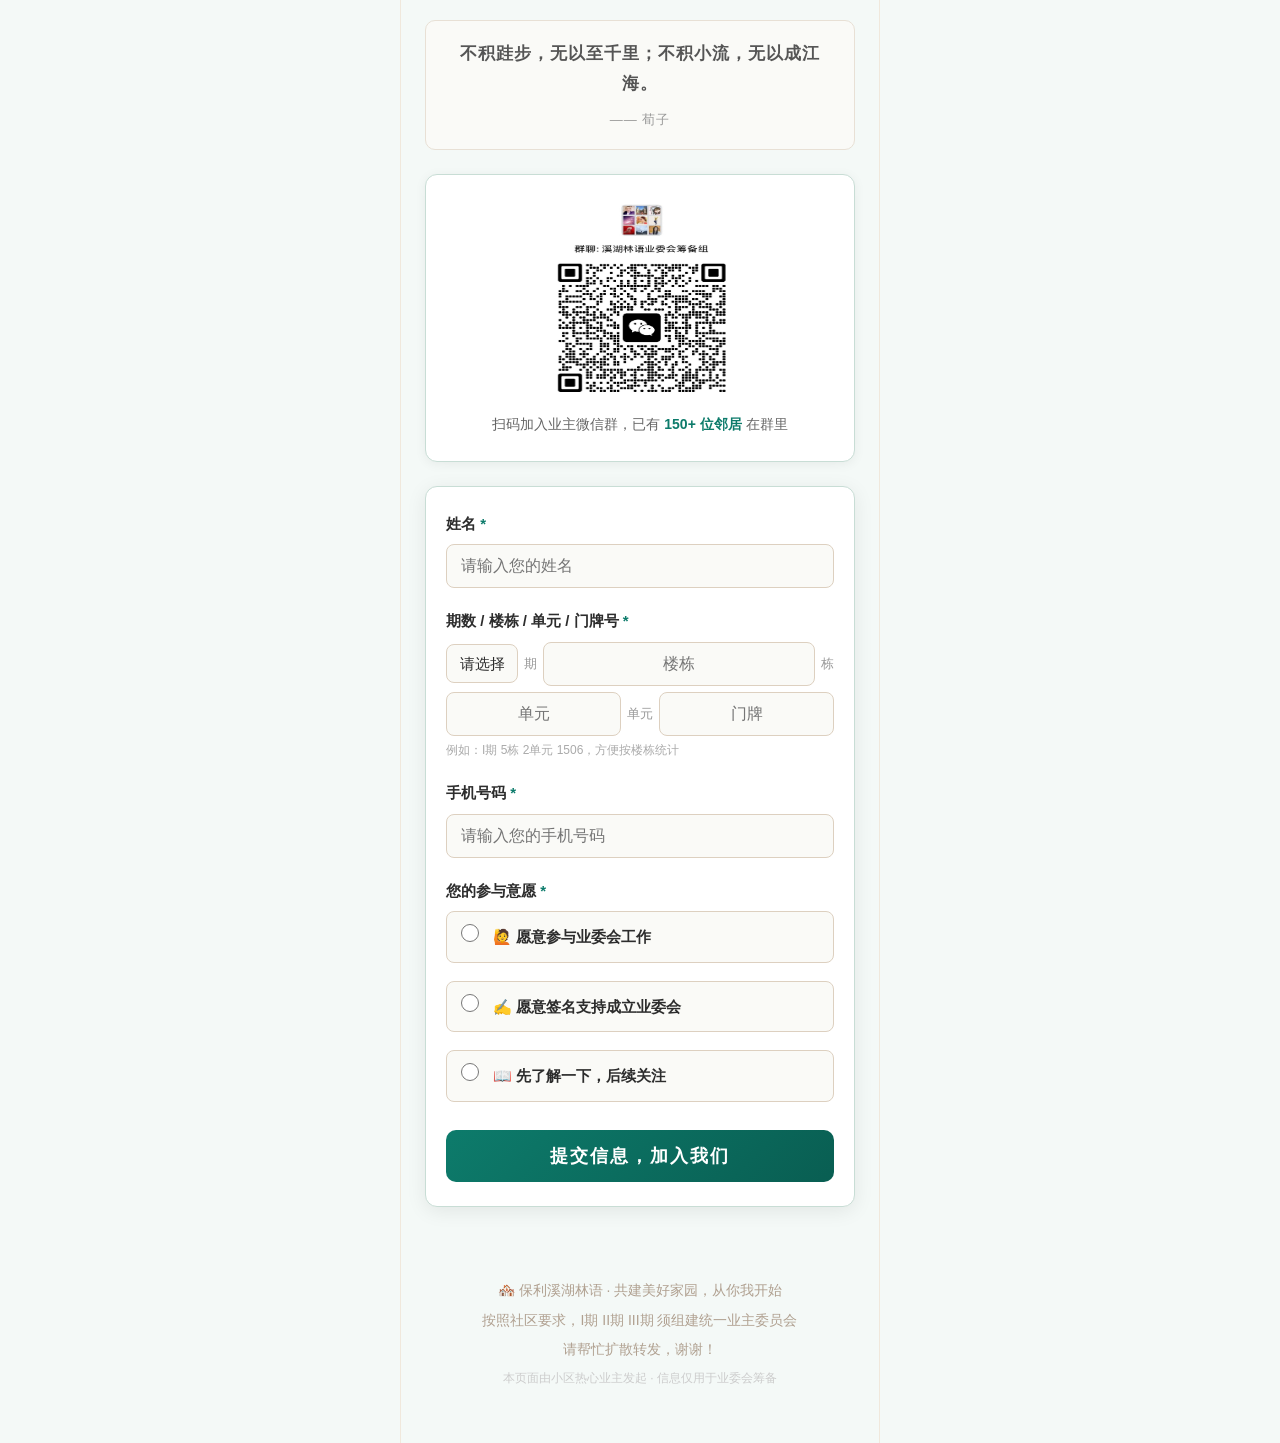
==== commit 84cba662: "i" ====
--- a/index.html
+++ b/index.html
@@ -151,7 +151,7 @@
       <div class="risk-card">
         <div class="risk-icon">🔒</div>
         <h4>维修基金被动用</h4>
-        <p>大修资金可能被物业随意动用，花在哪里、花多少，业主无权过问</p>
+        <p>维修基金可能被物业随意动用，花在哪里、花多少，业主无权过问</p>
       </div>
     </div>
   </section>
@@ -185,7 +185,7 @@
 
     <div class="qrcode-box">
       <img class="qrcode-img" src="assets/qrcode.jpg" alt="业主微信群二维码">
-      <p>扫码加入业主微信群，已有 <strong>140+ 位邻居</strong> 在群里</p>
+      <p>扫码加入业主微信群，已有 <strong>150+ 位邻居</strong> 在群里</p>
     </div>
 
     <form id="signup-form" class="signup-form">
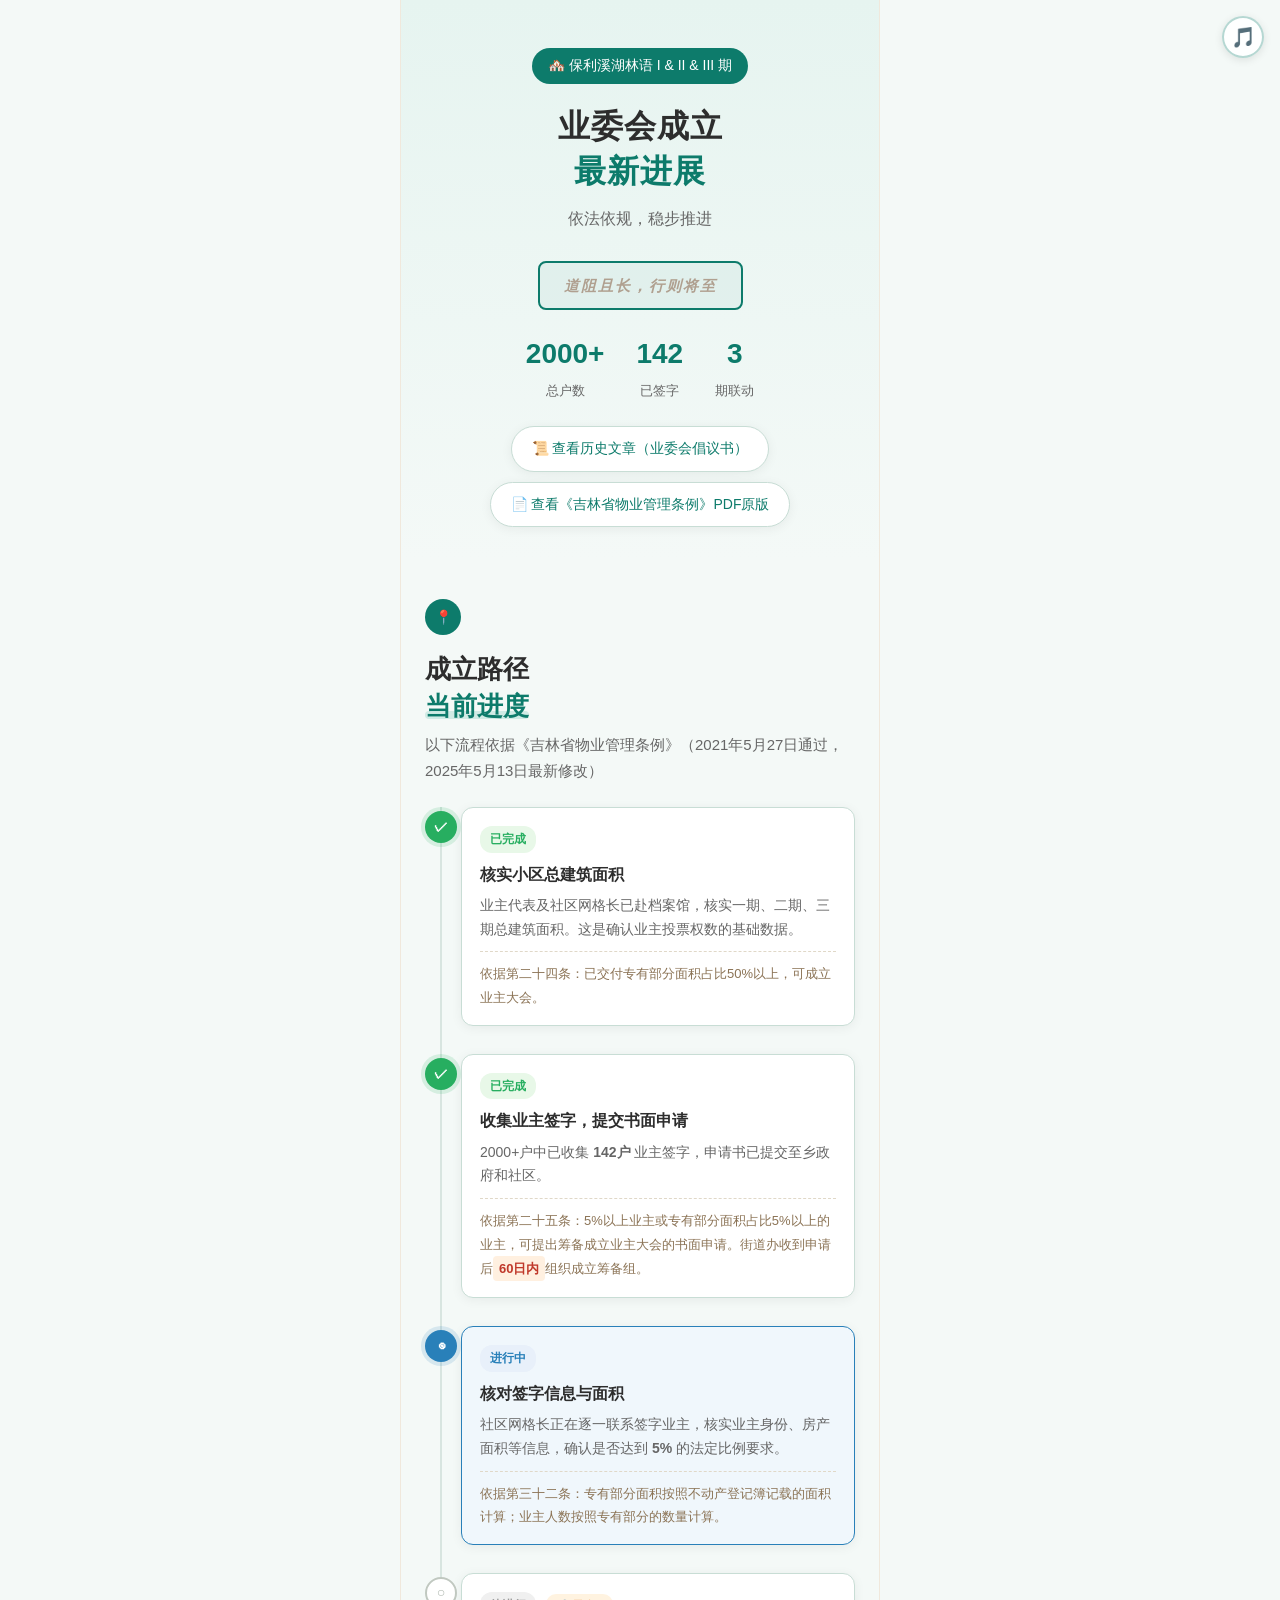
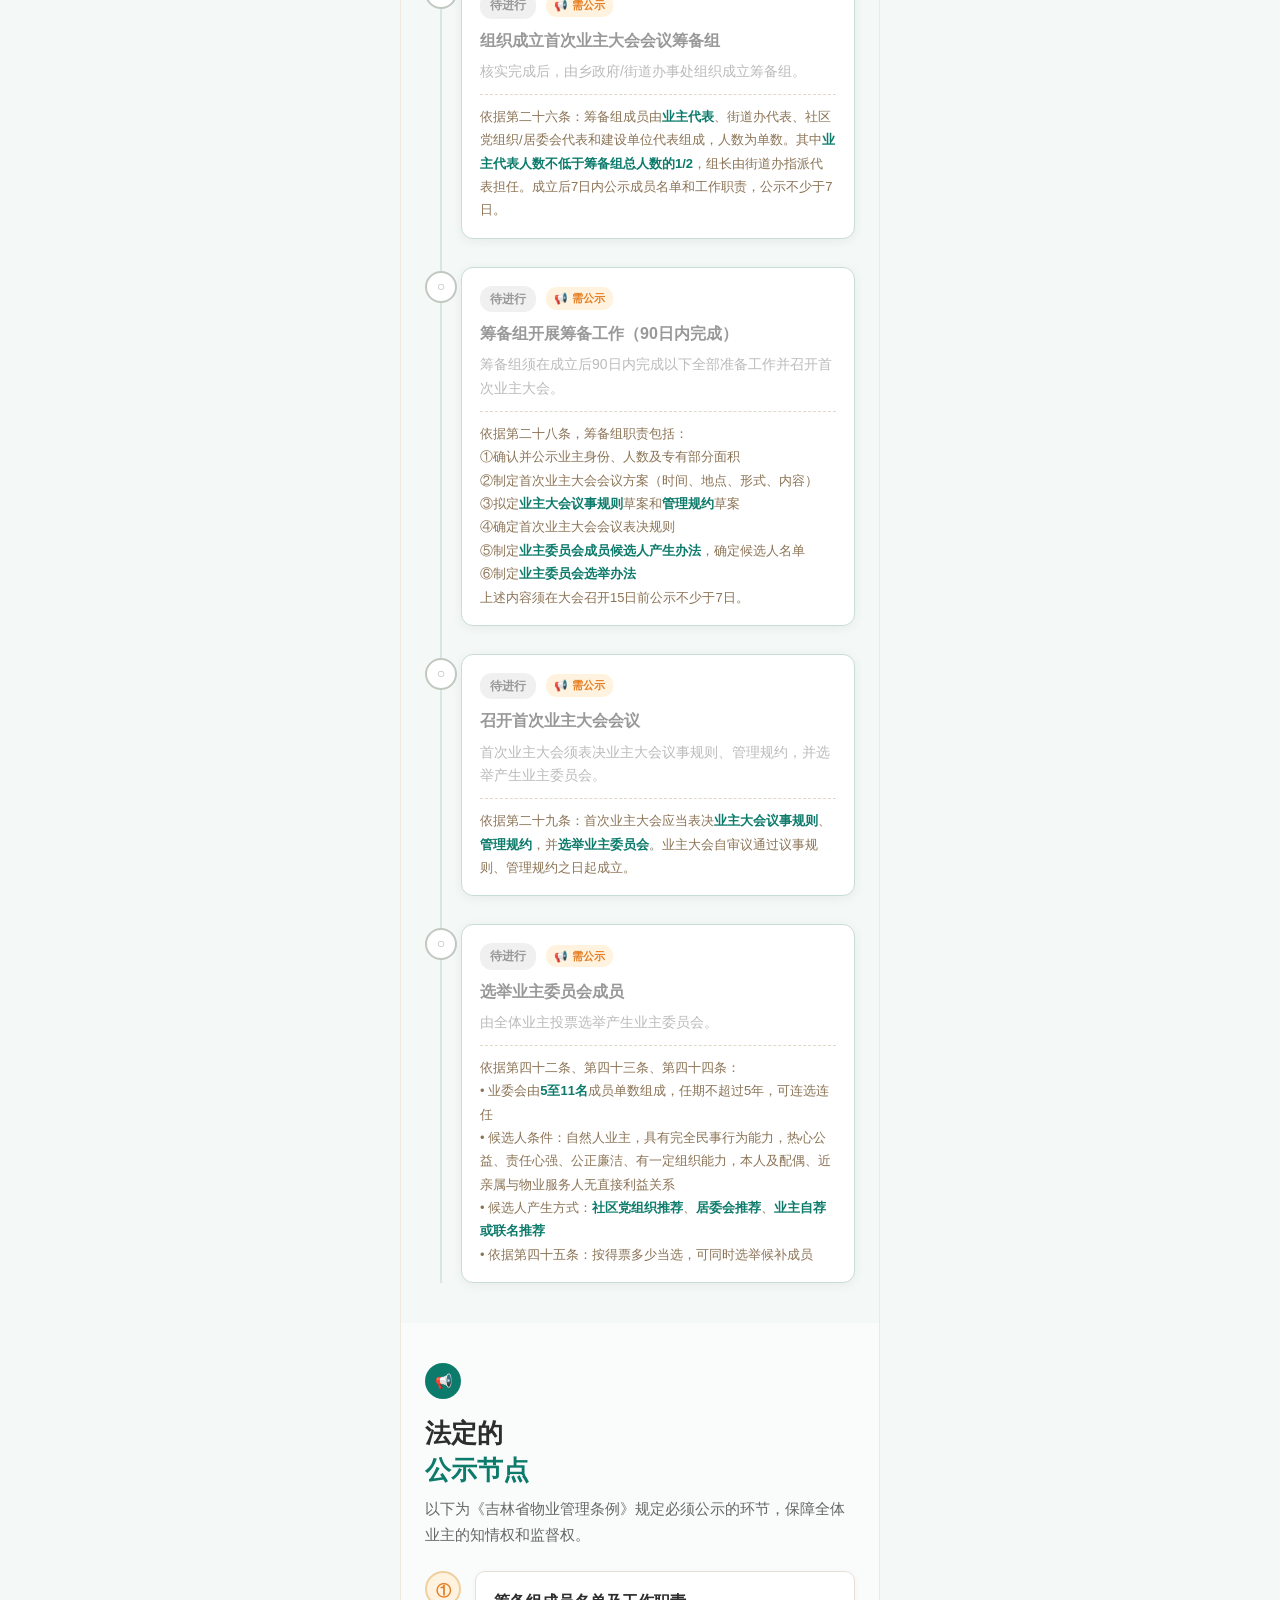
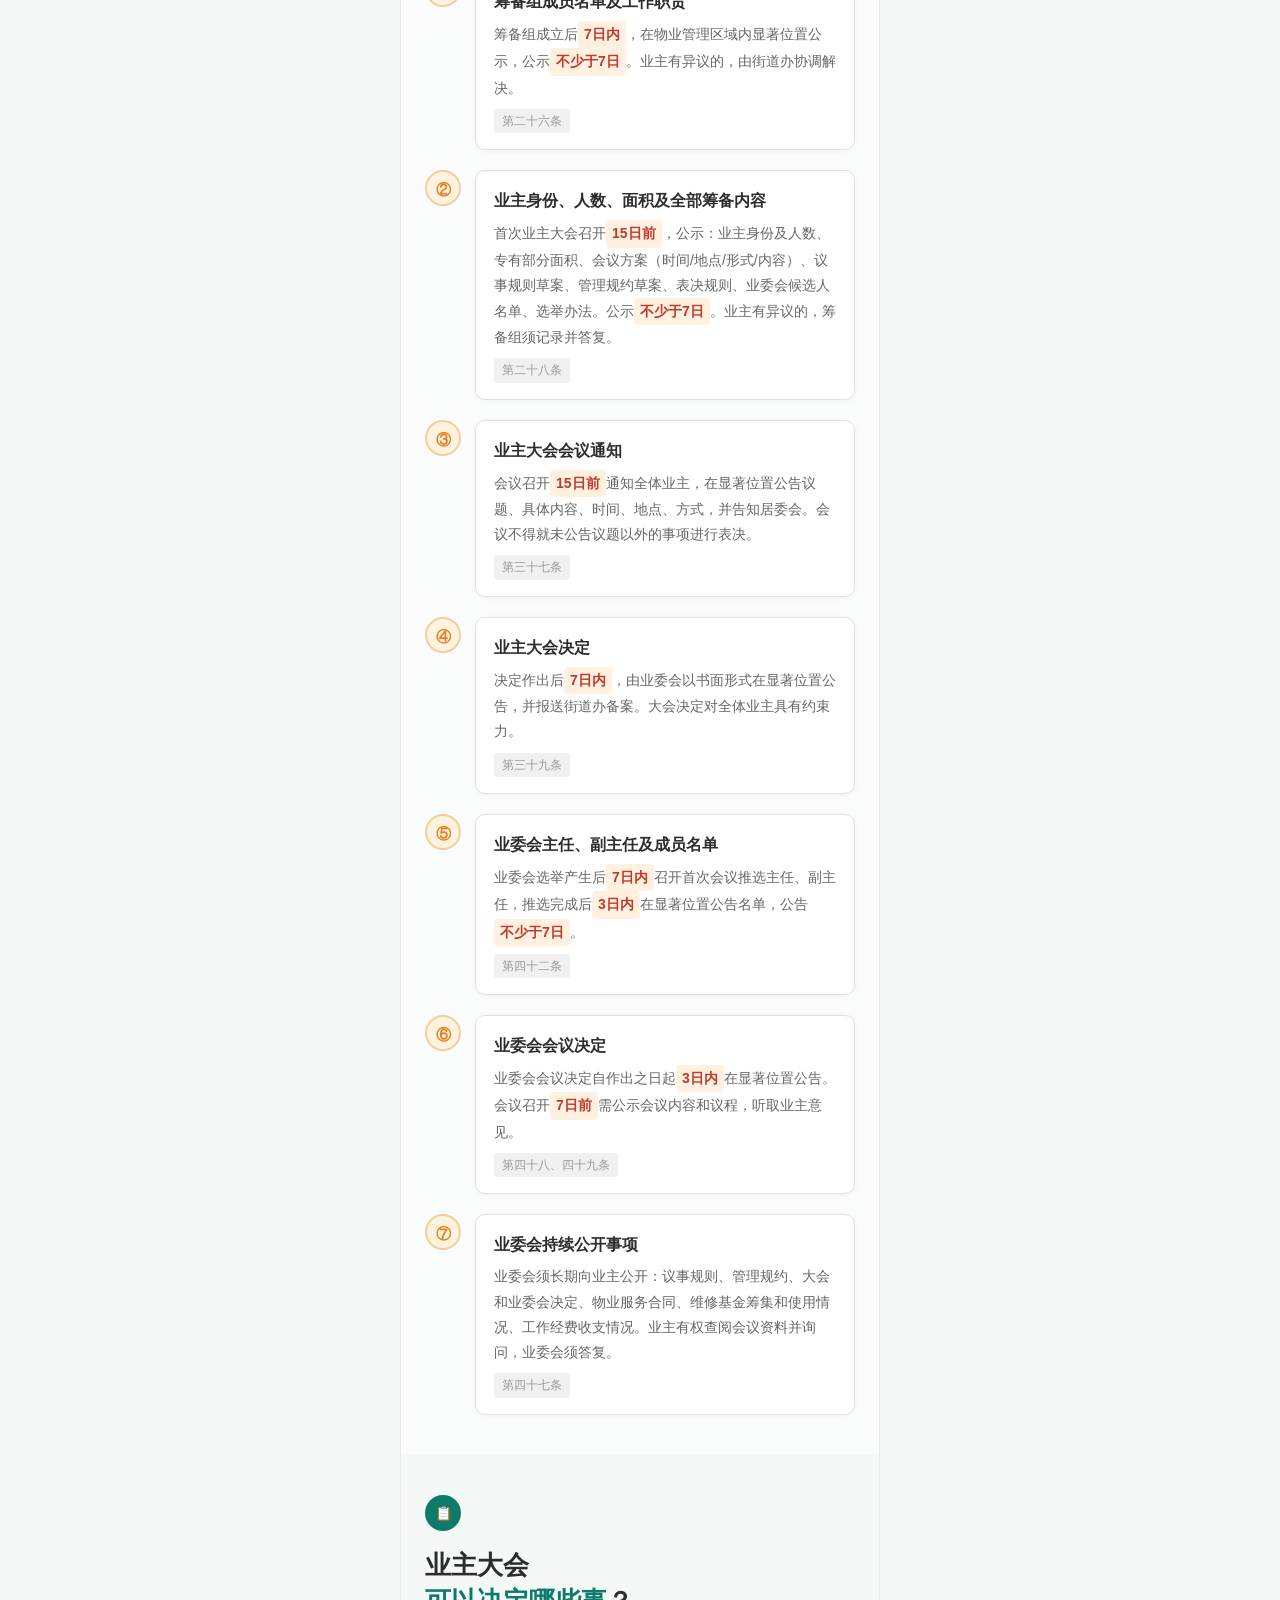
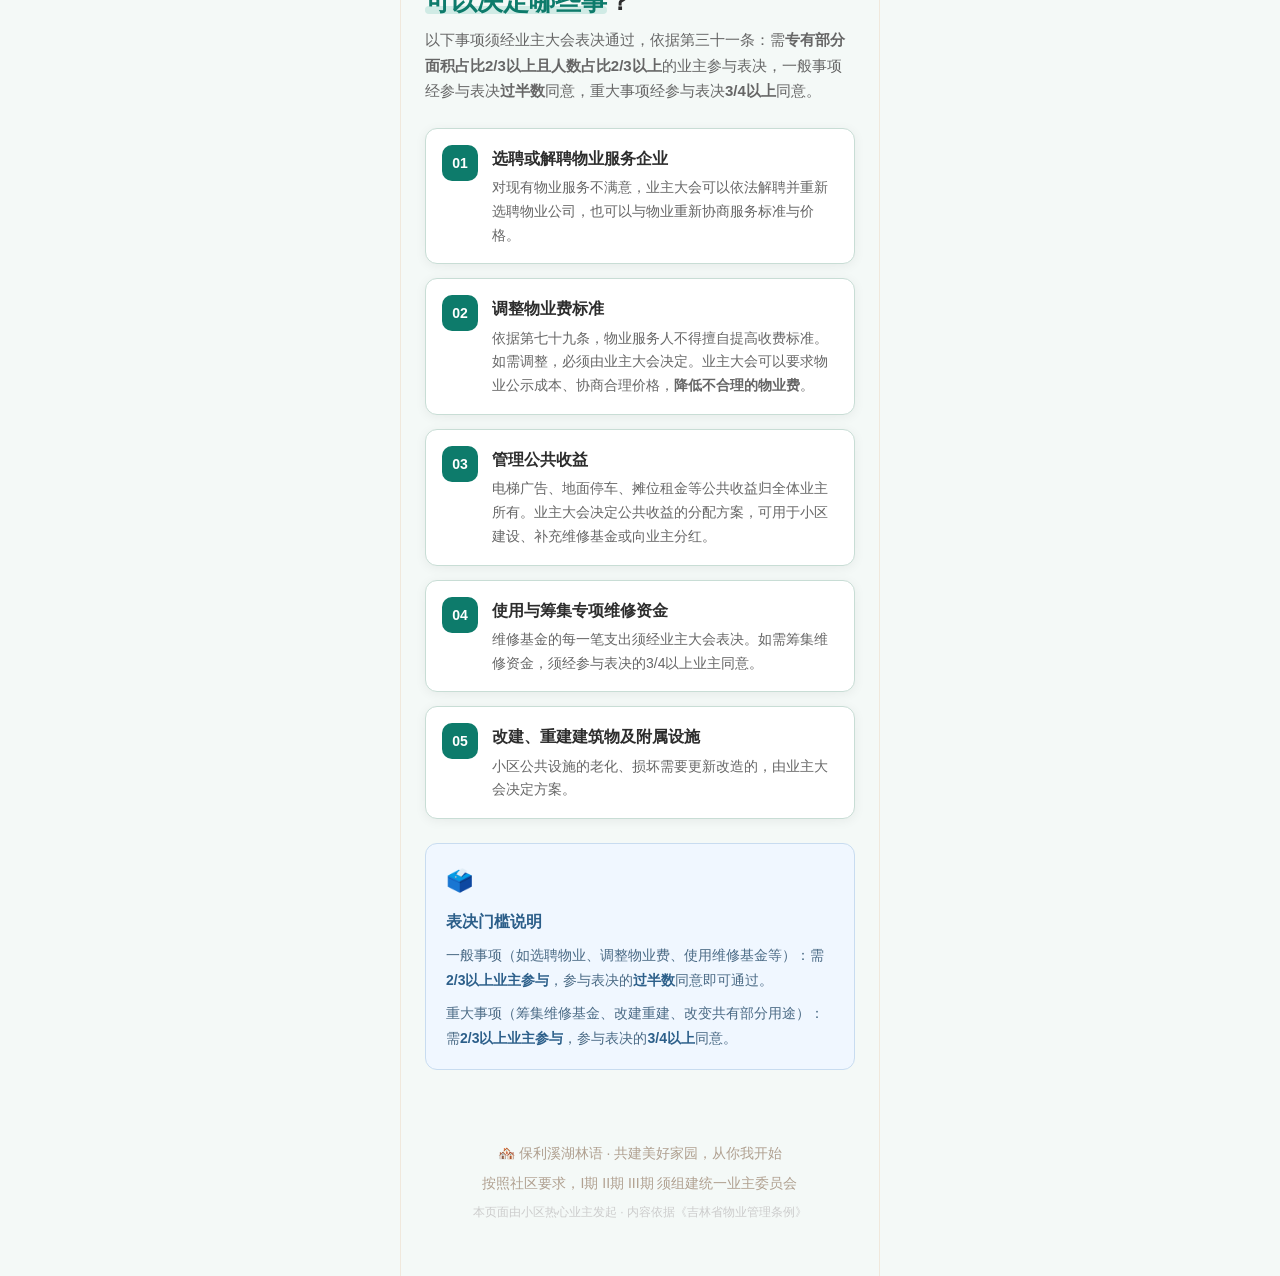
==== commit a9745a9c: "添加物业管理条例及口号、PDF链接" ====
--- a/index.html
+++ b/index.html
@@ -3,268 +3,268 @@
 <head>
   <meta charset="UTF-8">
   <meta name="viewport" content="width=device-width, initial-scale=1.0, maximum-scale=1.0, user-scalable=no">
-  <meta name="description" content="小区业委会成立宣传 - 共建美好家园">
-  <title>保利溪湖林语 - 业委会成立倡议</title>
+  <meta name="description" content="保利溪湖林语业委会成立进展">
+  <title>保利溪湖林语 - 业委会成立进展</title>
   <link rel="stylesheet" href="css/style.css">
 </head>
 <body>
 
-  <!-- 背景音乐 -->
   <audio id="bgm" loop preload="auto">
-    <!-- 替换为你的音乐文件地址 -->
     <source src="assets/tomorrow.mp3" type="audio/mpeg">
   </audio>
   <button id="music-btn" class="music-btn" title="点击播放音乐">🎵</button>
 
-  <!-- Hero -->
   <section class="hero">
     <div class="hero-badge">🏘️ 保利溪湖林语 I & II & III 期</div>
-    <h1 class="hero-title">我们的家园<br>需要我们<span class="highlight">共同参与</span></h1>
-    <p class="hero-sub">成立业主委员会，让保利溪湖林语变得更好</p>
-    <div class="hero-icons">
-      <div class="hero-icon-item">🏠<span>维护权益</span></div>
-      <div class="hero-icon-item">💰<span>公共收益</span></div>
-      <div class="hero-icon-item">🤝<span>监督物业</span></div>
-    </div>
-    <blockquote class="quote quote-hero">众人拾柴火焰高</blockquote>
-    <div class="scroll-hint">向下滑动了解详情 ↓</div>
-  </section>
-
-  <!-- 为什么需要业委会 -->
-  <section class="section" id="why">
-    <div class="section-badge">01</div>
-    <h2 class="section-title">为什么要成立<br><span class="highlight">业主委员会</span>？</h2>
-    <div class="card-list">
-      <div class="card">
-        <div class="card-icon">⚖️</div>
-        <h3>法律赋予的权利</h3>
-        <p>根据《民法典》和《物业管理条例》，业主有权选举产生业主委员会，代表全体业主行使权利。这是法律赋予每一位业主的合法权利。</p>
-      </div>
-      <div class="card">
-        <div class="card-icon">🏢</div>
-        <h3>与物业对等沟通</h3>
-        <p>单个业主面对物业公司，力量分散，声音微弱。业委会作为合法组织，能够与物业平等对话，有效监督物业服务质量。</p>
-      </div>
-      <div class="card">
-        <div class="card-icon">🔑</div>
-        <h3>小区事务的决定权</h3>
-        <p>没有业委会，小区重大事项（如维修基金使用、物业费调整）只能被动接受。有了业委会，业主才能真正参与决策。</p>
-      </div>
-    </div>
-
-    <div class="reassure-box">
-      <div class="reassure-icon">💡</div>
-      <h4>成立业委会 ≠ 闹事</h4>
-      <p>业委会是法律赋予业主的<strong>合法组织</strong>，它的作用是搭建业主与物业之间<strong>理性沟通的桥梁</strong>——督促物业把该做的事做好，让小区管理更透明、更规范。成立业委会是为了<strong>解决问题</strong>，不是为了制造问题。</p>
-    </div>
-  </section>
-
-  <!-- 业委会能做什么 -->
-  <section class="section section-alt" id="what">
-    <div class="section-badge">02</div>
-    <h2 class="section-title">业委会<br><span class="highlight">能做什么</span>？</h2>
-    <div class="feature-list">
-      <div class="feature-item">
-        <span class="feature-num">01</span>
-        <div class="feature-content">
-          <h4>监督物业服务质量</h4>
-          <p>定期检查安保、保洁、绿化，督促物业履约，不合格可要求整改或更换物业公司</p>
-        </div>
-      </div>
-      <div class="feature-item">
-        <span class="feature-num">02</span>
-        <div class="feature-content">
-          <h4>管理住宅专项维修基金</h4>
-          <p>维修基金是全体业主的钱，业委会监督使用，防止被挪用或滥用</p>
-        </div>
-      </div>
-      <div class="feature-item">
-        <span class="feature-num">03</span>
-        <div class="feature-content">
-          <h4>公共收益归业主所有</h4>
-          <p>电梯广告、地面停车、摊位租金等公共收益，由业委会监督分配，用于小区建设或分红</p>
-        </div>
-      </div>
-      <div class="feature-item">
-        <span class="feature-num">04</span>
-        <div class="feature-content">
-          <h4>调解邻里纠纷</h4>
-          <p>协调业主之间、业主与物业之间的矛盾，促进小区和谐</p>
-        </div>
-      </div>
-    </div>
-  </section>
-
-  <!-- 业委会的构成 -->
-  <section class="section" id="structure">
-    <div class="section-badge">03</div>
-    <h2 class="section-title">业委会<br><span class="highlight">由谁组成</span>？</h2>
-    <p class="section-desc">就是住在你隔壁的邻居，不是什么遥不可及的组织</p>
-
-    <div class="structure-list">
-      <div class="structure-item">
-        <div class="structure-icon">👤</div>
-        <div class="structure-info">
-          <h4>主任 1 名</h4>
-          <p>负责统筹协调，对外代表业委会</p>
-        </div>
-      </div>
-      <div class="structure-item">
-        <div class="structure-icon">👤</div>
-        <div class="structure-info">
-          <h4>副主任 1-2 名</h4>
-          <p>协助主任，分管具体事务</p>
-        </div>
-      </div>
-      <div class="structure-item">
-        <div class="structure-icon">👥</div>
-        <div class="structure-info">
-          <h4>委员 若干名</h4>
-          <p>分别负责财务、监督、宣传、调解等</p>
-        </div>
-      </div>
-    </div>
-
-    <div class="reassure-box" style="margin-top: 20px;">
-      <div class="reassure-icon">📋</div>
-      <h4>谁可以参选？</h4>
-      <p>只要是<strong>本小区的业主</strong>（房产证上的名字），没有拖欠物业费，就可以报名参选。每栋楼都可以有代表，<strong>人多力量大，名额不限</strong>。</p>
-    </div>
-  </section>
-
-  <!-- 没有业委会的后果 -->
-  <section class="section" id="risk">
-    <div class="section-badge badge-warn">⚠️</div>
-    <h2 class="section-title">不成立业委会<br><span class="highlight-warn">意味着什么</span>？</h2>
-    <blockquote class="quote quote-warn">不在沉默中爆发，就在沉默中灭亡。<cite>—— 鲁迅</cite></blockquote>
-    <div class="risk-cards">
-      <div class="risk-card">
-        <div class="risk-icon">📉</div>
-        <h4>服务质量逐年下降</h4>
-        <p>物业缺乏监督，安保松懈、环境恶化，物业费却照收不误</p>
-      </div>
-      <div class="risk-card">
-        <div class="risk-icon">💸</div>
-        <h4>公共收益去向不明</h4>
-        <p>电梯广告费、停车费去了哪里？没有业委会，这笔钱与业主无关</p>
-      </div>
-      <div class="risk-card">
-        <div class="risk-icon">🔒</div>
-        <h4>维修基金被动用</h4>
-        <p>维修基金可能被物业随意动用，花在哪里、花多少，业主无权过问</p>
-      </div>
-    </div>
-  </section>
-
-  <!-- 成功案例 -->
-  <section class="section section-alt" id="cases">
-    <div class="section-badge">04</div>
-    <h2 class="section-title">其他小区<br><span class="highlight">已经行动了</span></h2>
-    <div class="case-list">
-      <div class="case-item">
-        <div class="case-quote">"成立业委会后，物业重新谈判，在服务不缩水的前提下，物业费下降，一年省下不少。"</div>
-        <div class="case-from">—— 某小区</div>
-      </div>
-      <div class="case-item">
-        <div class="case-quote">"成立业委会后，物业安保和保洁明显提升，门禁修好了、楼道干净了，居住体验上了一个档次。"</div>
-        <div class="case-from">—— 某小区</div>
-      </div>
-      <div class="case-item">
-        <div class="case-quote">"以前维修基金被物业动了几十万没人知道，有了业委会后，每一分钱都要业委会签字，再也没出过问题。"</div>
-        <div class="case-from">—— 某小区</div>
-      </div>
-    </div>
-  </section>
-
-  <!-- CTA + 表单 -->
-  <section class="section" id="join">
-    <div class="section-badge">✋</div>
-    <h2 class="section-title">现在<br><span class="highlight">需要你的参与</span></h2>
-    <p class="cta-desc">扫码进群，一起推动业委会成立。<br>也可填写下方表单留下联系方式，全程保密。</p>
-    <blockquote class="quote quote-cta">不积跬步，无以至千里；不积小流，无以成江海。<cite>—— 荀子</cite></blockquote>
-
-    <div class="qrcode-box">
-      <img class="qrcode-img" src="assets/qrcode.jpg" alt="业主微信群二维码">
-      <p>扫码加入业主微信群，已有 <strong>150+ 位邻居</strong> 在群里</p>
-    </div>
-
-    <form id="signup-form" class="signup-form">
-      <div class="form-group">
-        <label for="name">姓名 <span class="required">*</span></label>
-        <input type="text" id="name" name="name" placeholder="请输入您的姓名" required>
-      </div>
-
-      <div class="form-group">
-        <label>期数 / 楼栋 / 单元 / 门牌号 <span class="required">*</span></label>
-        <div class="address-rows">
-          <div class="address-row">
-            <select id="phase" name="phase" required>
-              <option value="">请选择</option>
-              <option value="I期">I期</option>
-              <option value="II期">II期</option>
-              <option value="III期">III期</option>
-            </select>
-			<span class="address-sep">期</span>
-            <input type="text" id="building" name="building" placeholder="楼栋">
-            <span class="address-sep">栋</span>
-          </div>
-          <div class="address-row">
-            <input type="text" id="unit" name="unit" placeholder="单元" required>
-            <span class="address-sep">单元</span>
-            <input type="text" id="room" name="room" placeholder="门牌" required>
-          </div>
-        </div>
-        <span class="form-hint">例如：I期 5栋 2单元 1506，方便按楼栋统计</span>
-      </div>
-
-      <div class="form-group">
-        <label for="phone">手机号码 <span class="required">*</span></label>
-        <input type="tel" id="phone" name="phone" placeholder="请输入您的手机号码" required maxlength="11">
-      </div>
-
-      <div class="form-group">
-        <label>您的参与意愿 <span class="required">*</span></label>
-        <div class="radio-group">
-          <label class="radio-item">
-            <input type="radio" name="willingness" value="willing_to_organize" required>
-            <span class="radio-label">🙋 愿意参与业委会工作</span>
-          </label>
-          <label class="radio-item">
-            <input type="radio" name="willingness" value="willing_to_sign">
-            <span class="radio-label">✍️ 愿意签名支持成立业委会</span>
-          </label>
-          <label class="radio-item">
-            <input type="radio" name="willingness" value="need_more_info">
-            <span class="radio-label">📖 先了解一下，后续关注</span>
-          </label>
-        </div>
-      </div>
-
-      <button type="submit" class="submit-btn" id="submit-btn">
-        <span class="btn-text">提交信息，加入我们</span>
-        <span class="btn-loading" style="display:none;">提交中...</span>
-      </button>
-
-      <div class="form-success" id="form-success" style="display:none;">
-        <div class="success-icon">✅</div>
-        <h3>提交成功！</h3>
-        <p>感谢您的支持！<br>我们会尽快与您沟通！<br>后续进展群内通知。</p>
-      </div>
-
-      <div class="form-error" id="form-error" style="display:none;">
-        <p id="form-error-msg">提交失败，请稍后重试。如多次失败请联系群管理员。</p>
-      </div>
-    </form>
-  </section>
-
-  <!-- Footer -->
+    <h1 class="hero-title">业委会成立<br><span class="highlight">最新进展</span></h1>
+    <p class="hero-sub">依法依规，稳步推进</p>
+    <p class="hero-slogan">道阻且长，行则将至</p>
+    <div class="hero-stats">
+      <div class="hero-stat">
+        <span class="stat-num">2000+</span>
+        <span class="stat-label">总户数</span>
+      </div>
+      <div class="hero-stat">
+        <span class="stat-num">142</span>
+        <span class="stat-label">已签字</span>
+      </div>
+      <div class="hero-stat">
+        <span class="stat-num">3</span>
+        <span class="stat-label">期联动</span>
+      </div>
+    </div>
+    <a href="history.html" class="history-link">📜 查看历史文章（业委会倡议书）</a>
+    <a href="assets/物业管理条例.pdf" class="history-link" target="_blank">📄 查看《吉林省物业管理条例》PDF原版</a>
+  </section>
+
+  <section class="section" id="progress">
+    <div class="section-badge">📍</div>
+    <h2 class="section-title">成立路径<br><span class="highlight">当前进度</span></h2>
+    <p class="section-desc">以下流程依据《吉林省物业管理条例》（2021年5月27日通过，2025年5月13日最新修改）</p>
+
+    <div class="timeline">
+
+      <div class="timeline-item done">
+        <div class="timeline-dot">
+          <span class="dot-icon">✓</span>
+        </div>
+        <div class="timeline-content">
+          <div class="timeline-tag tag-done">已完成</div>
+          <h3>核实小区总建筑面积</h3>
+          <p>业主代表及社区网格长已赴档案馆，核实一期、二期、三期总建筑面积。这是确认业主投票权数的基础数据。</p>
+          <p class="timeline-law">依据第二十四条：已交付专有部分面积占比50%以上，可成立业主大会。</p>
+        </div>
+      </div>
+
+      <div class="timeline-item done">
+        <div class="timeline-dot">
+          <span class="dot-icon">✓</span>
+        </div>
+        <div class="timeline-content">
+          <div class="timeline-tag tag-done">已完成</div>
+          <h3>收集业主签字，提交书面申请</h3>
+          <p>2000+户中已收集 <strong>142户</strong> 业主签字，申请书已提交至乡政府和社区。</p>
+          <p class="timeline-law">依据第二十五条：5%以上业主或专有部分面积占比5%以上的业主，可提出筹备成立业主大会的书面申请。街道办收到申请后<span class="law-deadline">60日内</span>组织成立筹备组。</p>
+        </div>
+      </div>
+
+      <div class="timeline-item active">
+        <div class="timeline-dot">
+          <span class="dot-icon">◉</span>
+        </div>
+        <div class="timeline-content">
+          <div class="timeline-tag tag-active">进行中</div>
+          <h3>核对签字信息与面积</h3>
+          <p>社区网格长正在逐一联系签字业主，核实业主身份、房产面积等信息，确认是否达到 <strong>5%</strong> 的法定比例要求。</p>
+          <p class="timeline-law">依据第三十二条：专有部分面积按照不动产登记簿记载的面积计算；业主人数按照专有部分的数量计算。</p>
+        </div>
+      </div>
+
+      <div class="timeline-item upcoming">
+        <div class="timeline-dot">
+          <span class="dot-icon">○</span>
+        </div>
+        <div class="timeline-content">
+          <div class="timeline-tag tag-upcoming">待进行</div>
+          <span class="notice-badge">📢 需公示</span>
+          <h3>组织成立首次业主大会会议筹备组</h3>
+          <p>核实完成后，由乡政府/街道办事处组织成立筹备组。</p>
+          <p class="timeline-law">依据第二十六条：筹备组成员由<strong>业主代表</strong>、街道办代表、社区党组织/居委会代表和建设单位代表组成，人数为单数。其中<strong>业主代表人数不低于筹备组总人数的1/2</strong>，组长由街道办指派代表担任。成立后7日内公示成员名单和工作职责，公示不少于7日。</p>
+        </div>
+      </div>
+
+      <div class="timeline-item upcoming">
+        <div class="timeline-dot">
+          <span class="dot-icon">○</span>
+        </div>
+        <div class="timeline-content">
+          <div class="timeline-tag tag-upcoming">待进行</div>
+          <span class="notice-badge">📢 需公示</span>
+          <h3>筹备组开展筹备工作（90日内完成）</h3>
+          <p>筹备组须在成立后90日内完成以下全部准备工作并召开首次业主大会。</p>
+          <p class="timeline-law">依据第二十八条，筹备组职责包括：<br>①确认并公示业主身份、人数及专有部分面积<br>②制定首次业主大会会议方案（时间、地点、形式、内容）<br>③拟定<strong>业主大会议事规则</strong>草案和<strong>管理规约</strong>草案<br>④确定首次业主大会会议表决规则<br>⑤制定<strong>业主委员会成员候选人产生办法</strong>，确定候选人名单<br>⑥制定<strong>业主委员会选举办法</strong><br>上述内容须在大会召开15日前公示不少于7日。</p>
+        </div>
+      </div>
+
+      <div class="timeline-item upcoming">
+        <div class="timeline-dot">
+          <span class="dot-icon">○</span>
+        </div>
+        <div class="timeline-content">
+          <div class="timeline-tag tag-upcoming">待进行</div>
+          <span class="notice-badge">📢 需公示</span>
+          <h3>召开首次业主大会会议</h3>
+          <p>首次业主大会须表决业主大会议事规则、管理规约，并选举产生业主委员会。</p>
+          <p class="timeline-law">依据第二十九条：首次业主大会应当表决<strong>业主大会议事规则</strong>、<strong>管理规约</strong>，并<strong>选举业主委员会</strong>。业主大会自审议通过议事规则、管理规约之日起成立。</p>
+        </div>
+      </div>
+
+      <div class="timeline-item upcoming">
+        <div class="timeline-dot">
+          <span class="dot-icon">○</span>
+        </div>
+        <div class="timeline-content">
+          <div class="timeline-tag tag-upcoming">待进行</div>
+          <span class="notice-badge">📢 需公示</span>
+          <h3>选举业主委员会成员</h3>
+          <p>由全体业主投票选举产生业主委员会。</p>
+          <p class="timeline-law">依据第四十二条、第四十三条、第四十四条：<br>• 业委会由<strong>5至11名</strong>成员单数组成，任期不超过5年，可连选连任<br>• 候选人条件：自然人业主，具有完全民事行为能力，热心公益、责任心强、公正廉洁、有一定组织能力，本人及配偶、近亲属与物业服务人无直接利益关系<br>• 候选人产生方式：<strong>社区党组织推荐</strong>、<strong>居委会推荐</strong>、<strong>业主自荐或联名推荐</strong><br>• 依据第四十五条：按得票多少当选，可同时选举候补成员</p>
+        </div>
+      </div>
+
+    </div>
+  </section>
+
+  <section class="section section-alt" id="notice">
+    <div class="section-badge">📢</div>
+    <h2 class="section-title">法定的<br><span class="highlight">公示节点</span></h2>
+    <p class="section-desc">以下为《吉林省物业管理条例》规定必须公示的环节，保障全体业主的知情权和监督权。</p>
+
+    <div class="notice-list">
+
+      <div class="notice-item">
+        <div class="notice-marker">①</div>
+        <div class="notice-body">
+          <h4>筹备组成员名单及工作职责</h4>
+          <p>筹备组成立后<span class="law-deadline">7日内</span>，在物业管理区域内显著位置公示，公示<span class="law-deadline">不少于7日</span>。业主有异议的，由街道办协调解决。</p>
+          <span class="notice-law">第二十六条</span>
+        </div>
+      </div>
+
+      <div class="notice-item">
+        <div class="notice-marker">②</div>
+        <div class="notice-body">
+          <h4>业主身份、人数、面积及全部筹备内容</h4>
+          <p>首次业主大会召开<span class="law-deadline">15日前</span>，公示：业主身份及人数、专有部分面积、会议方案（时间/地点/形式/内容）、议事规则草案、管理规约草案、表决规则、业委会候选人名单、选举办法。公示<span class="law-deadline">不少于7日</span>。业主有异议的，筹备组须记录并答复。</p>
+          <span class="notice-law">第二十八条</span>
+        </div>
+      </div>
+
+      <div class="notice-item">
+        <div class="notice-marker">③</div>
+        <div class="notice-body">
+          <h4>业主大会会议通知</h4>
+          <p>会议召开<span class="law-deadline">15日前</span>通知全体业主，在显著位置公告议题、具体内容、时间、地点、方式，并告知居委会。会议不得就未公告议题以外的事项进行表决。</p>
+          <span class="notice-law">第三十七条</span>
+        </div>
+      </div>
+
+      <div class="notice-item">
+        <div class="notice-marker">④</div>
+        <div class="notice-body">
+          <h4>业主大会决定</h4>
+          <p>决定作出后<span class="law-deadline">7日内</span>，由业委会以书面形式在显著位置公告，并报送街道办备案。大会决定对全体业主具有约束力。</p>
+          <span class="notice-law">第三十九条</span>
+        </div>
+      </div>
+
+      <div class="notice-item">
+        <div class="notice-marker">⑤</div>
+        <div class="notice-body">
+          <h4>业委会主任、副主任及成员名单</h4>
+          <p>业委会选举产生后<span class="law-deadline">7日内</span>召开首次会议推选主任、副主任，推选完成后<span class="law-deadline">3日内</span>在显著位置公告名单，公告<span class="law-deadline">不少于7日</span>。</p>
+          <span class="notice-law">第四十二条</span>
+        </div>
+      </div>
+
+      <div class="notice-item">
+        <div class="notice-marker">⑥</div>
+        <div class="notice-body">
+          <h4>业委会会议决定</h4>
+          <p>业委会会议决定自作出之日起<span class="law-deadline">3日内</span>在显著位置公告。会议召开<span class="law-deadline">7日前</span>需公示会议内容和议程，听取业主意见。</p>
+          <span class="notice-law">第四十八、四十九条</span>
+        </div>
+      </div>
+
+      <div class="notice-item">
+        <div class="notice-marker">⑦</div>
+        <div class="notice-body">
+          <h4>业委会持续公开事项</h4>
+          <p>业委会须长期向业主公开：议事规则、管理规约、大会和业委会决定、物业服务合同、维修基金筹集和使用情况、工作经费收支情况。业主有权查阅会议资料并询问，业委会须答复。</p>
+          <span class="notice-law">第四十七条</span>
+        </div>
+      </div>
+
+    </div>
+  </section>
+
+  <section class="section" id="agenda">
+    <div class="section-badge">📋</div>
+    <h2 class="section-title">业主大会<br><span class="highlight">可以决定哪些事</span>？</h2>
+    <p class="section-desc">以下事项须经业主大会表决通过，依据第三十一条：需<strong>专有部分面积占比2/3以上且人数占比2/3以上</strong>的业主参与表决，一般事项经参与表决<strong>过半数</strong>同意，重大事项经参与表决<strong>3/4以上</strong>同意。</p>
+
+    <div class="agenda-list">
+      <div class="agenda-item">
+        <span class="agenda-num">01</span>
+        <div class="agenda-content">
+          <h4>选聘或解聘物业服务企业</h4>
+          <p>对现有物业服务不满意，业主大会可以依法解聘并重新选聘物业公司，也可以与物业重新协商服务标准与价格。</p>
+        </div>
+      </div>
+      <div class="agenda-item">
+        <span class="agenda-num">02</span>
+        <div class="agenda-content">
+          <h4>调整物业费标准</h4>
+          <p>依据第七十九条，物业服务人不得擅自提高收费标准。如需调整，必须由业主大会决定。业主大会可以要求物业公示成本、协商合理价格，<strong>降低不合理的物业费</strong>。</p>
+        </div>
+      </div>
+      <div class="agenda-item">
+        <span class="agenda-num">03</span>
+        <div class="agenda-content">
+          <h4>管理公共收益</h4>
+          <p>电梯广告、地面停车、摊位租金等公共收益归全体业主所有。业主大会决定公共收益的分配方案，可用于小区建设、补充维修基金或向业主分红。</p>
+        </div>
+      </div>
+      <div class="agenda-item">
+        <span class="agenda-num">04</span>
+        <div class="agenda-content">
+          <h4>使用与筹集专项维修资金</h4>
+          <p>维修基金的每一笔支出须经业主大会表决。如需筹集维修资金，须经参与表决的3/4以上业主同意。</p>
+        </div>
+      </div>
+      <div class="agenda-item">
+        <span class="agenda-num">05</span>
+        <div class="agenda-content">
+          <h4>改建、重建建筑物及附属设施</h4>
+          <p>小区公共设施的老化、损坏需要更新改造的，由业主大会决定方案。</p>
+        </div>
+      </div>
+    </div>
+
+    <div class="reassure-box" style="margin-top: 24px;">
+      <div class="reassure-icon">🗳️</div>
+      <h4>表决门槛说明</h4>
+      <p>一般事项（如选聘物业、调整物业费、使用维修基金等）：需<strong>2/3以上业主参与</strong>，参与表决的<strong>过半数</strong>同意即可通过。</p>
+      <p style="margin-top: 8px;">重大事项（筹集维修基金、改建重建、改变共有部分用途）：需<strong>2/3以上业主参与</strong>，参与表决的<strong>3/4以上</strong>同意。</p>
+    </div>
+  </section>
+
   <footer class="footer">
     <p>🏘️ 保利溪湖林语 · 共建美好家园，从你我开始</p>
-	<p>按照社区要求，I期 II期 III期 须组建统一业主委员会</p>
-	<p>请帮忙扩散转发，谢谢！</p>
-    <p class="footer-note">本页面由小区热心业主发起 · 信息仅用于业委会筹备</p>
+    <p>按照社区要求，I期 II期 III期 须组建统一业主委员会</p>
+    <p class="footer-note">本页面由小区热心业主发起 · 内容依据《吉林省物业管理条例》</p>
   </footer>
 
   <script src="js/main.js"></script>
 </body>
-</html>
+</html>
--- a/css/style.css
+++ b/css/style.css
@@ -121,7 +121,18 @@
   margin-bottom: 28px;
 }
 
-.hero-icons {
+.hero-slogan {
+  display: inline-block;
+  font-size: 18px;
+  font-weight: 700;
+  color: var(--primary);
+  margin-bottom: 28px;
+  letter-spacing: 2px;
+  padding: 10px 24px;
+  border: 2px solid var(--primary);
+  border-radius: 8px;
+  background: rgba(13, 123, 107, 0.05);
+}
   display: flex;
   justify-content: center;
   gap: 24px;
@@ -702,6 +713,348 @@
   color: #CCC;
 }
 
+/* === Back Link === */
+.back-link {
+  display: inline-block;
+  margin: 16px 0 0 16px;
+  padding: 8px 14px;
+  font-size: 14px;
+  color: var(--primary);
+  text-decoration: none;
+  background: #F0FAF7;
+  border: 1px solid #C0E5DB;
+  border-radius: 20px;
+  transition: background 0.2s;
+}
+
+.back-link:active {
+  background: #D0EBE5;
+}
+
+/* === Hero Stats === */
+.hero-stats {
+  display: flex;
+  justify-content: center;
+  gap: 32px;
+  margin-bottom: 24px;
+}
+
+.hero-stat {
+  text-align: center;
+}
+
+.stat-num {
+  display: block;
+  font-size: 28px;
+  font-weight: 800;
+  color: var(--primary);
+}
+
+.stat-label {
+  display: block;
+  font-size: 13px;
+  color: var(--text-secondary);
+  margin-top: 2px;
+}
+
+/* === History Link === */
+.history-link {
+  display: inline-block;
+  padding: 10px 20px;
+  font-size: 14px;
+  color: var(--primary);
+  text-decoration: none;
+  background: #fff;
+  border: 1px solid var(--border);
+  border-radius: 24px;
+  box-shadow: var(--shadow);
+  transition: background 0.2s;
+}
+
+.history-link:active {
+  background: #F0FAF7;
+}
+
+/* === Timeline === */
+.timeline {
+  position: relative;
+  padding-left: 36px;
+}
+
+.timeline::before {
+  content: '';
+  position: absolute;
+  left: 15px;
+  top: 0;
+  bottom: 0;
+  width: 2px;
+  background: #D8E5E0;
+}
+
+.timeline-item {
+  position: relative;
+  margin-bottom: 28px;
+}
+
+.timeline-item:last-child {
+  margin-bottom: 0;
+}
+
+.timeline-dot {
+  position: absolute;
+  left: -36px;
+  top: 4px;
+  width: 32px;
+  height: 32px;
+  border-radius: 50%;
+  display: flex;
+  align-items: center;
+  justify-content: center;
+  z-index: 1;
+}
+
+.timeline-item.done .timeline-dot {
+  background: #27AE60;
+  box-shadow: 0 0 0 4px rgba(39, 174, 96, 0.15);
+}
+
+.timeline-item.active .timeline-dot {
+  background: #2980B9;
+  box-shadow: 0 0 0 4px rgba(41, 128, 185, 0.15);
+  animation: dotPulse 2s infinite;
+}
+
+.timeline-item.upcoming .timeline-dot {
+  background: #fff;
+  border: 2px solid #C0C8C0;
+}
+
+.dot-icon {
+  font-size: 14px;
+  color: #fff;
+  font-weight: 700;
+}
+
+.timeline-item.upcoming .dot-icon {
+  color: #B0B8B0;
+}
+
+@keyframes dotPulse {
+  0%, 100% { box-shadow: 0 0 0 4px rgba(41, 128, 185, 0.15); }
+  50% { box-shadow: 0 0 0 12px rgba(41, 128, 185, 0); }
+}
+
+.timeline-content {
+  background: #fff;
+  border-radius: var(--radius);
+  padding: 16px 18px;
+  box-shadow: var(--shadow);
+  border: 1px solid var(--border);
+}
+
+.timeline-item.active .timeline-content {
+  border-color: #2980B9;
+  background: #F0F7FC;
+}
+
+.timeline-tag {
+  display: inline-block;
+  padding: 3px 10px;
+  border-radius: 12px;
+  font-size: 12px;
+  font-weight: 600;
+  margin-bottom: 8px;
+}
+
+.tag-done {
+  background: #E8F8E8;
+  color: #27AE60;
+}
+
+.tag-active {
+  background: #E8F0FA;
+  color: #2980B9;
+}
+
+.tag-upcoming {
+  background: #F0F0F0;
+  color: #999;
+}
+
+.notice-badge {
+  display: inline-block;
+  margin-left: 6px;
+  padding: 2px 8px;
+  background: #FFF3E0;
+  color: #E67E22;
+  border-radius: 10px;
+  font-size: 11px;
+  font-weight: 600;
+  vertical-align: middle;
+}
+
+.timeline-content h3 {
+  font-size: 16px;
+  font-weight: 700;
+  margin-bottom: 6px;
+  color: var(--text);
+}
+
+.timeline-content p {
+  font-size: 14px;
+  color: var(--text-secondary);
+  line-height: 1.7;
+}
+
+.timeline-item.upcoming .timeline-content h3 {
+  color: #999;
+}
+
+.timeline-item.upcoming .timeline-content p {
+  color: #BBB;
+}
+
+/* === Hero Slogan === */
+.hero-slogan {
+  font-size: 15px;
+  color: #B0A090;
+  font-style: italic;
+  margin-bottom: 20px;
+  letter-spacing: 2px;
+}
+
+/* === Timeline Law === */
+.timeline-law {
+  margin-top: 10px;
+  padding-top: 10px;
+  border-top: 1px dashed #E0D8C8;
+  font-size: 13px !important;
+  color: #8B7355 !important;
+  line-height: 1.8 !important;
+}
+
+.timeline-law strong {
+  color: var(--primary);
+}
+
+.law-deadline {
+  display: inline-block;
+  background: #FFF0E0;
+  color: #C0392B;
+  padding: 1px 6px;
+  border-radius: 4px;
+  font-weight: 700;
+}
+
+/* === Agenda List === */
+.agenda-list {
+  display: flex;
+  flex-direction: column;
+  gap: 14px;
+}
+
+.agenda-item {
+  display: flex;
+  gap: 14px;
+  align-items: flex-start;
+  background: var(--card-bg);
+  border-radius: var(--radius);
+  padding: 16px;
+  box-shadow: var(--shadow);
+  border: 1px solid var(--border);
+}
+
+.agenda-num {
+  flex-shrink: 0;
+  width: 36px;
+  height: 36px;
+  line-height: 36px;
+  text-align: center;
+  background: var(--primary);
+  color: #fff;
+  border-radius: 10px;
+  font-size: 14px;
+  font-weight: 700;
+}
+
+.agenda-content h4 {
+  font-size: 16px;
+  font-weight: 700;
+  margin-bottom: 4px;
+  color: var(--text);
+}
+
+.agenda-content p {
+  font-size: 14px;
+  color: var(--text-secondary);
+  line-height: 1.7;
+}
+
+/* === Multiple History Links === */
+.history-link + .history-link {
+  margin-top: 10px;
+}
+
+/* === Notice List === */
+.notice-list {
+  display: flex;
+  flex-direction: column;
+  gap: 20px;
+}
+
+.notice-item {
+  display: flex;
+  gap: 14px;
+  align-items: flex-start;
+}
+
+.notice-marker {
+  flex-shrink: 0;
+  width: 36px;
+  height: 36px;
+  line-height: 36px;
+  text-align: center;
+  background: #FFF3E0;
+  color: #E67E22;
+  border-radius: 50%;
+  font-size: 15px;
+  font-weight: 700;
+  border: 2px solid #F0D0A0;
+}
+
+.notice-body {
+  flex: 1;
+  background: #fff;
+  border-radius: 10px;
+  padding: 16px 18px;
+  box-shadow: 0 1px 6px rgba(0,0,0,0.04);
+  border: 1px solid #E8E0D5;
+  position: relative;
+}
+
+.notice-body h4 {
+  font-size: 16px;
+  font-weight: 700;
+  margin-bottom: 6px;
+  color: var(--text);
+}
+
+.notice-body p {
+  font-size: 14px;
+  color: var(--text-secondary);
+  line-height: 1.8;
+}
+
+.notice-law {
+  display: inline-block;
+  margin-top: 8px;
+  padding: 2px 8px;
+  background: #F0F0F0;
+  color: #999;
+  font-size: 12px;
+  border-radius: 4px;
+}
+
 /* === Responsive (larger screens) === */
 @media (min-width: 481px) {
   body {
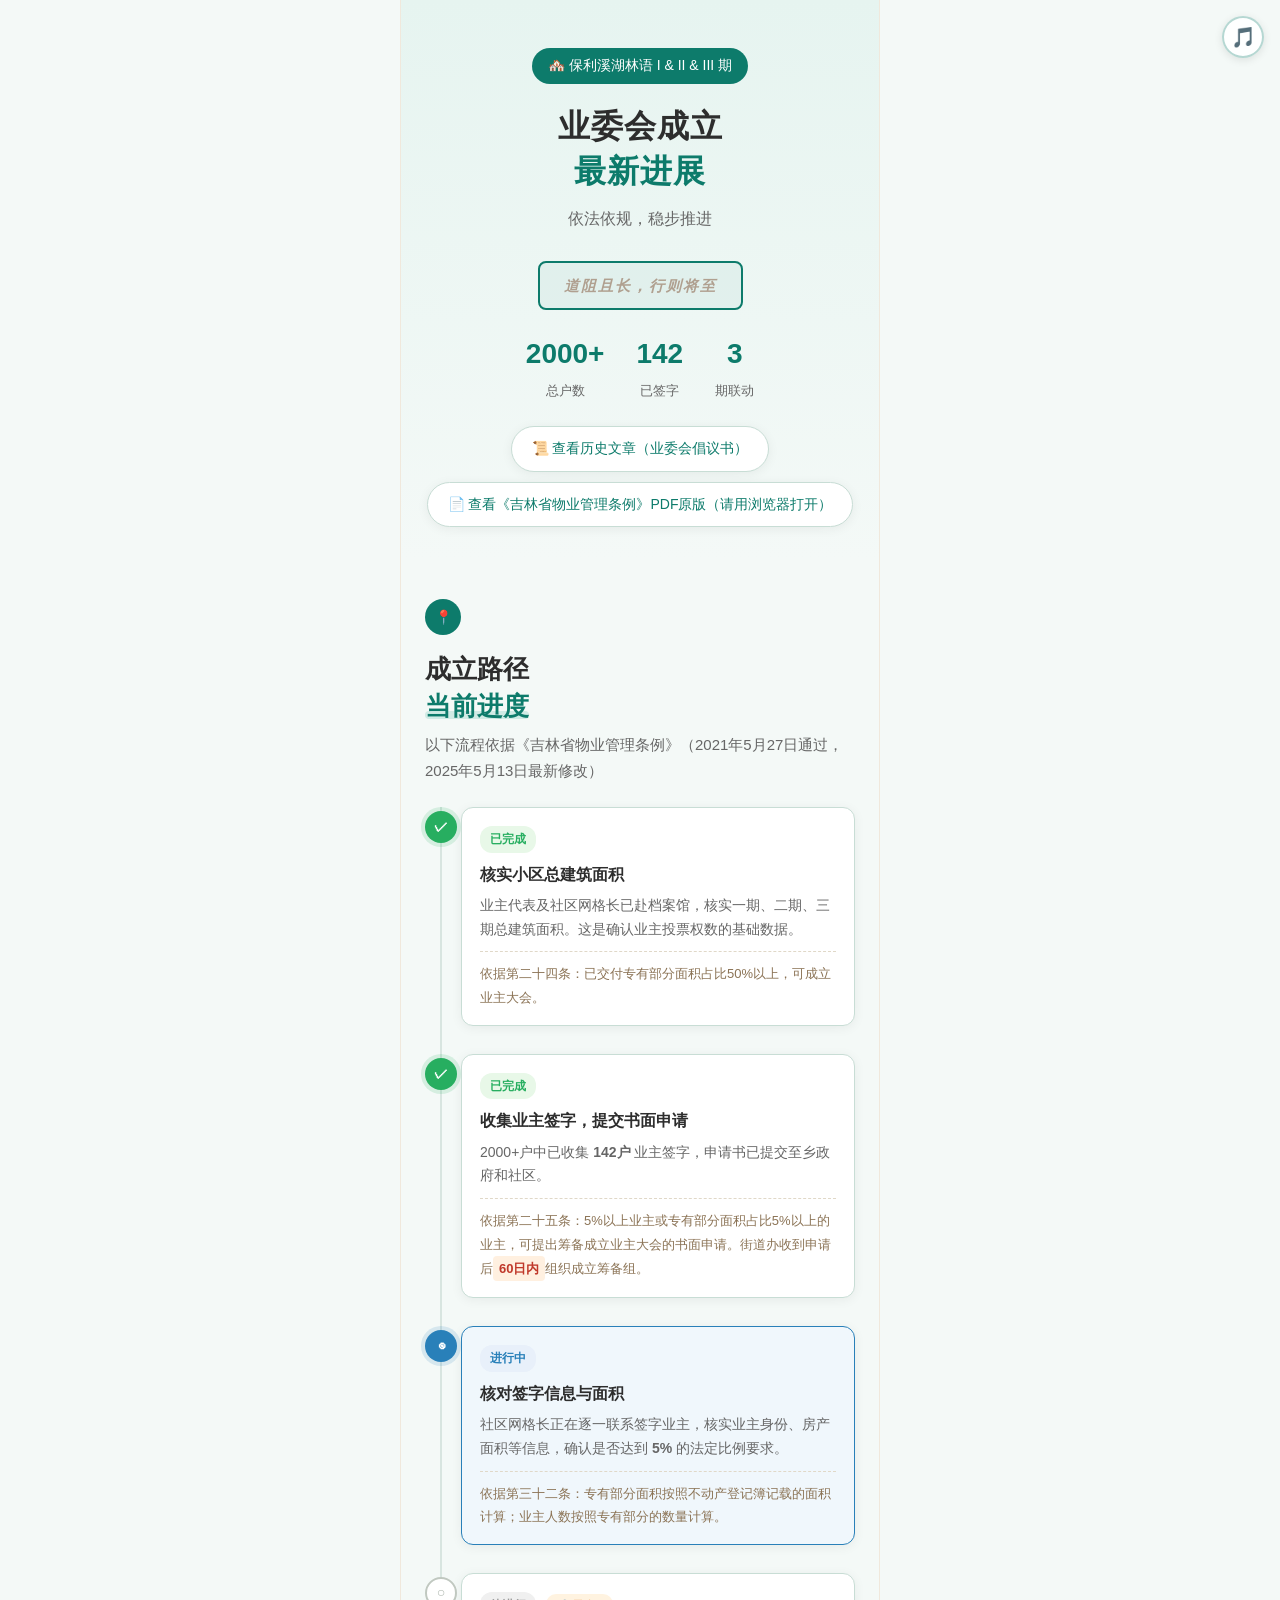
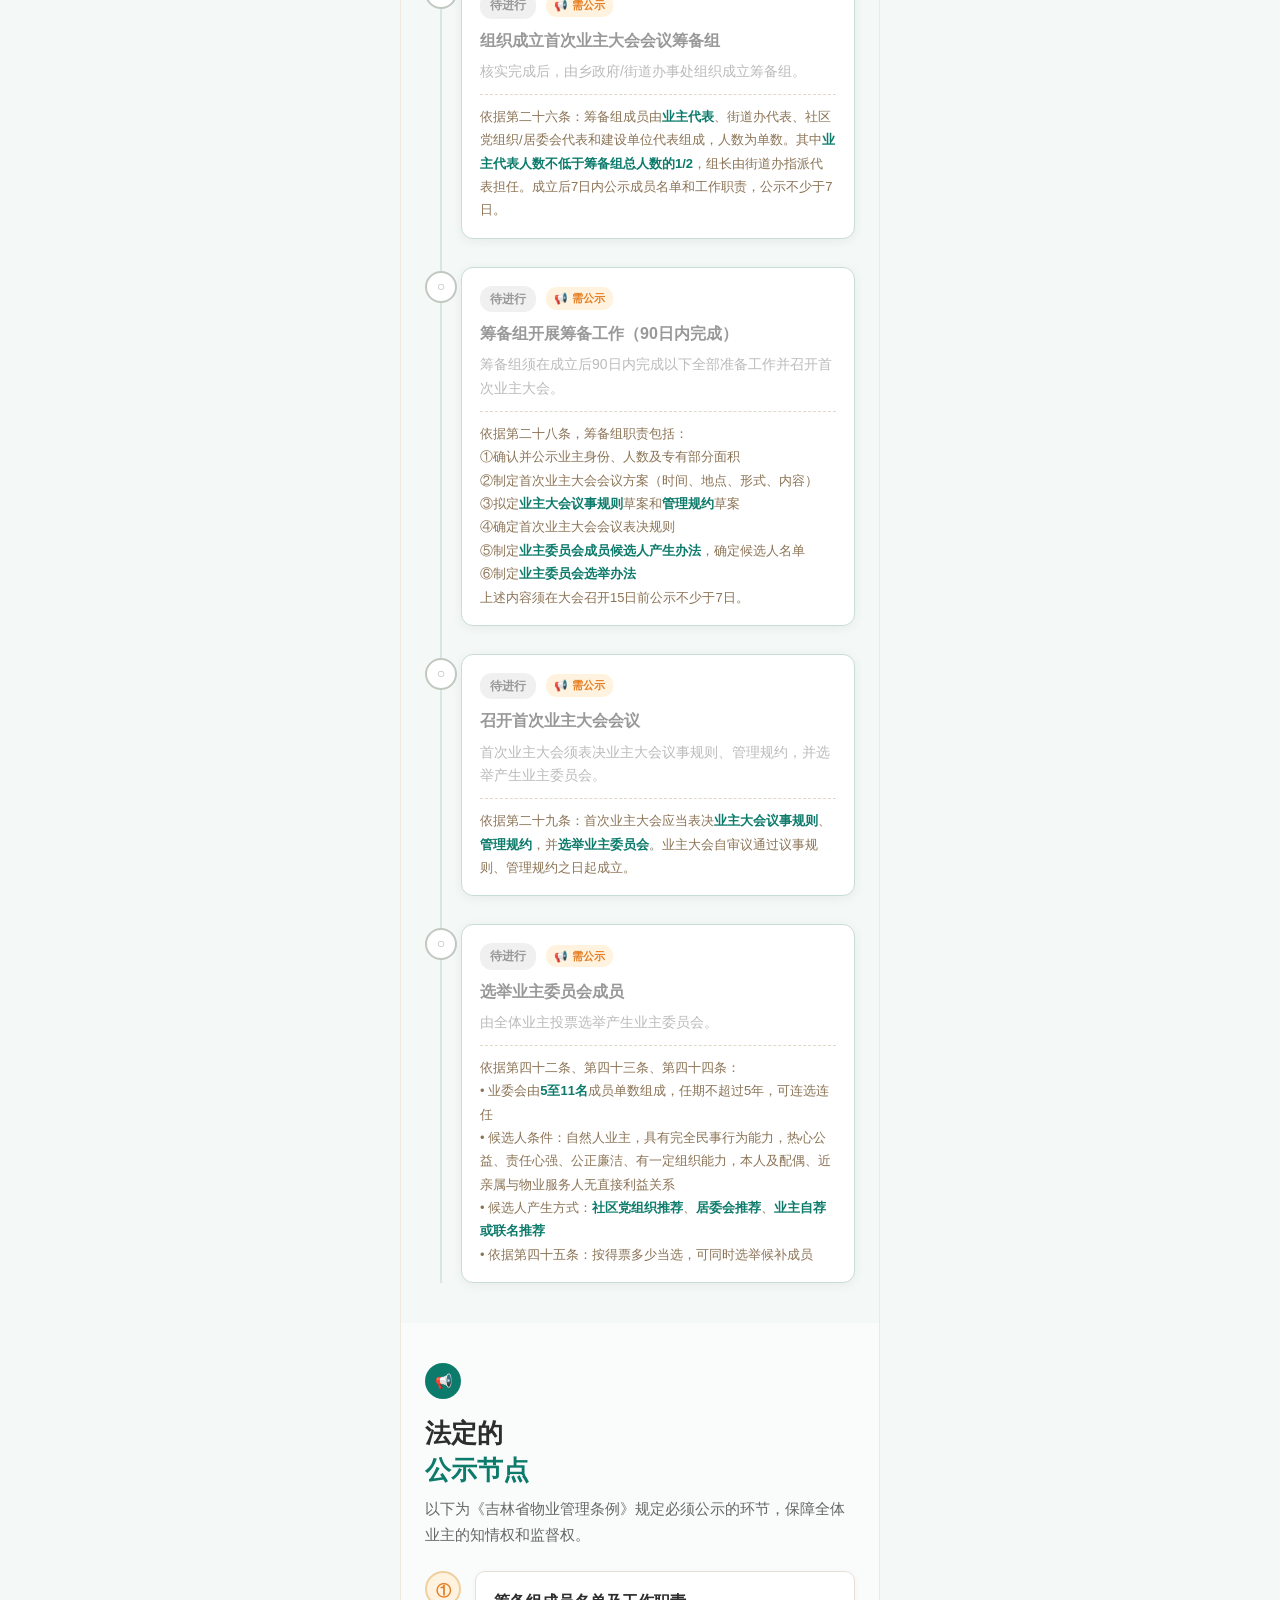
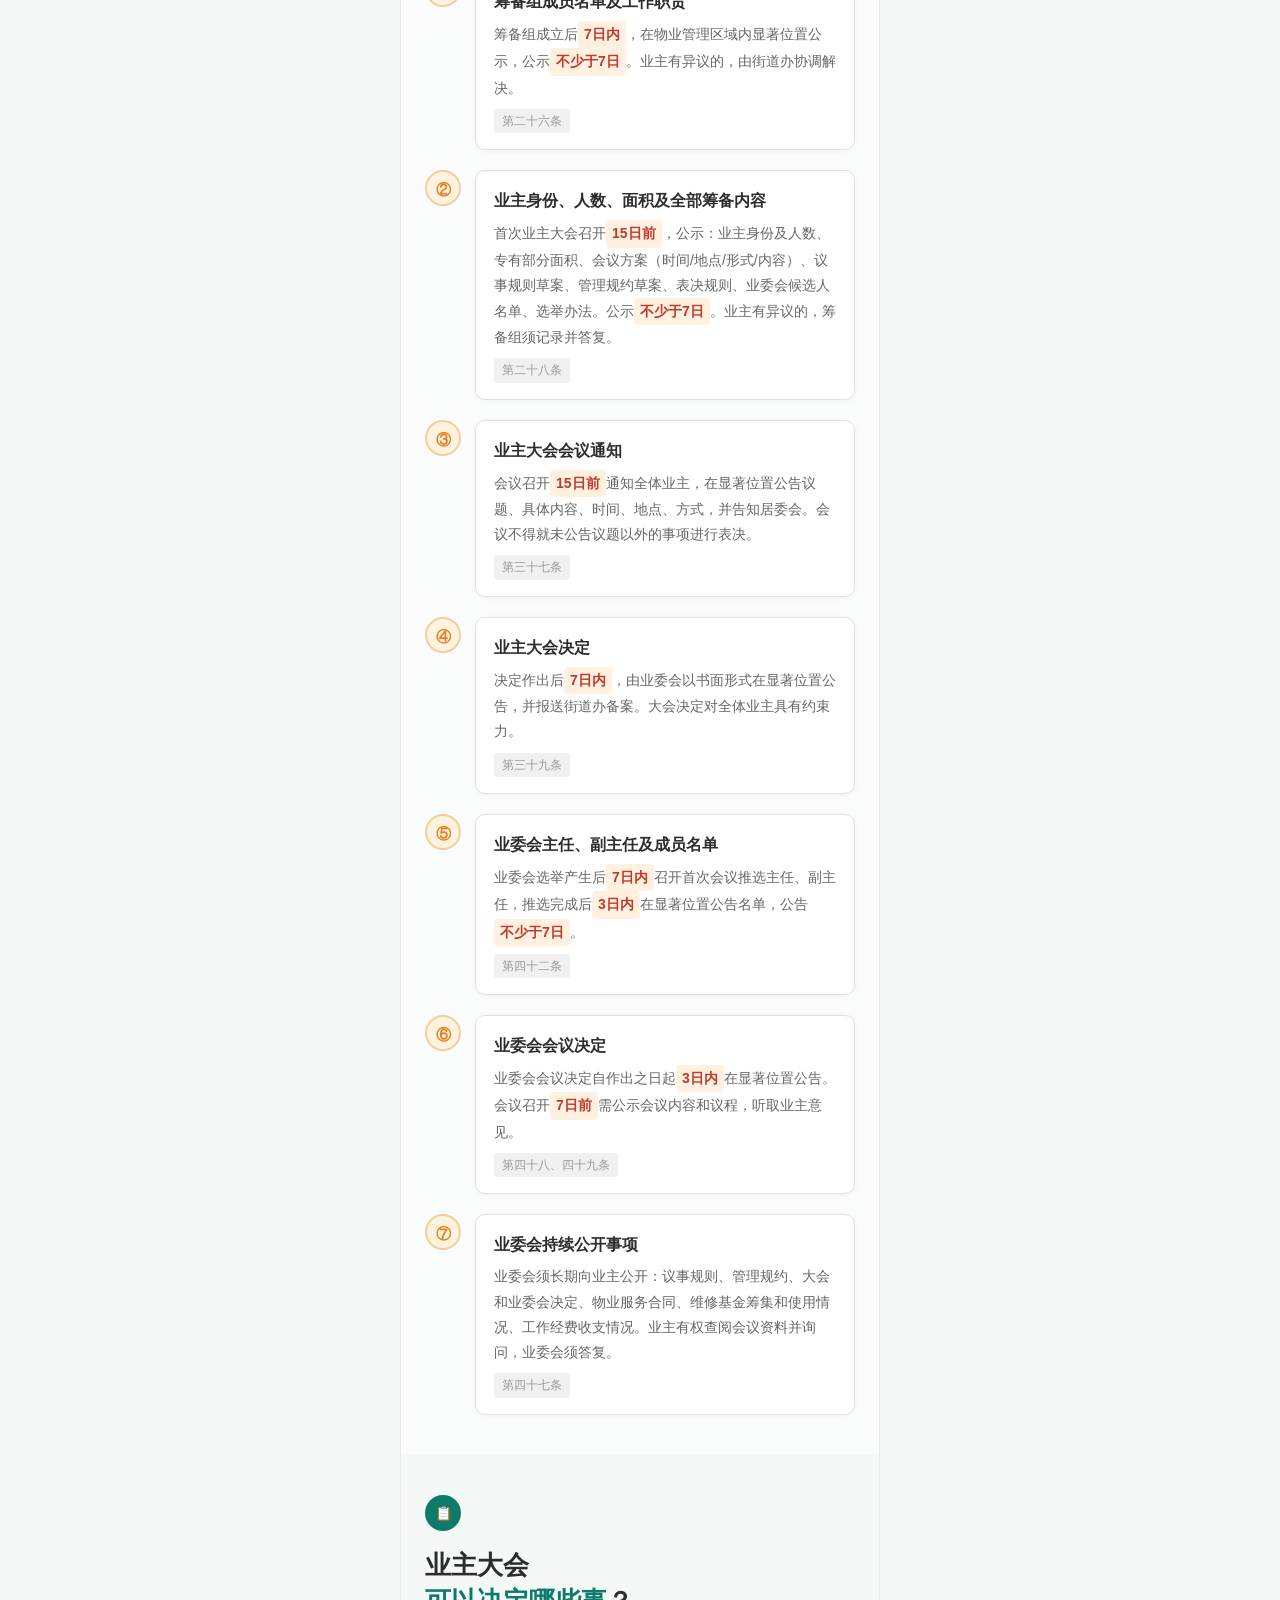
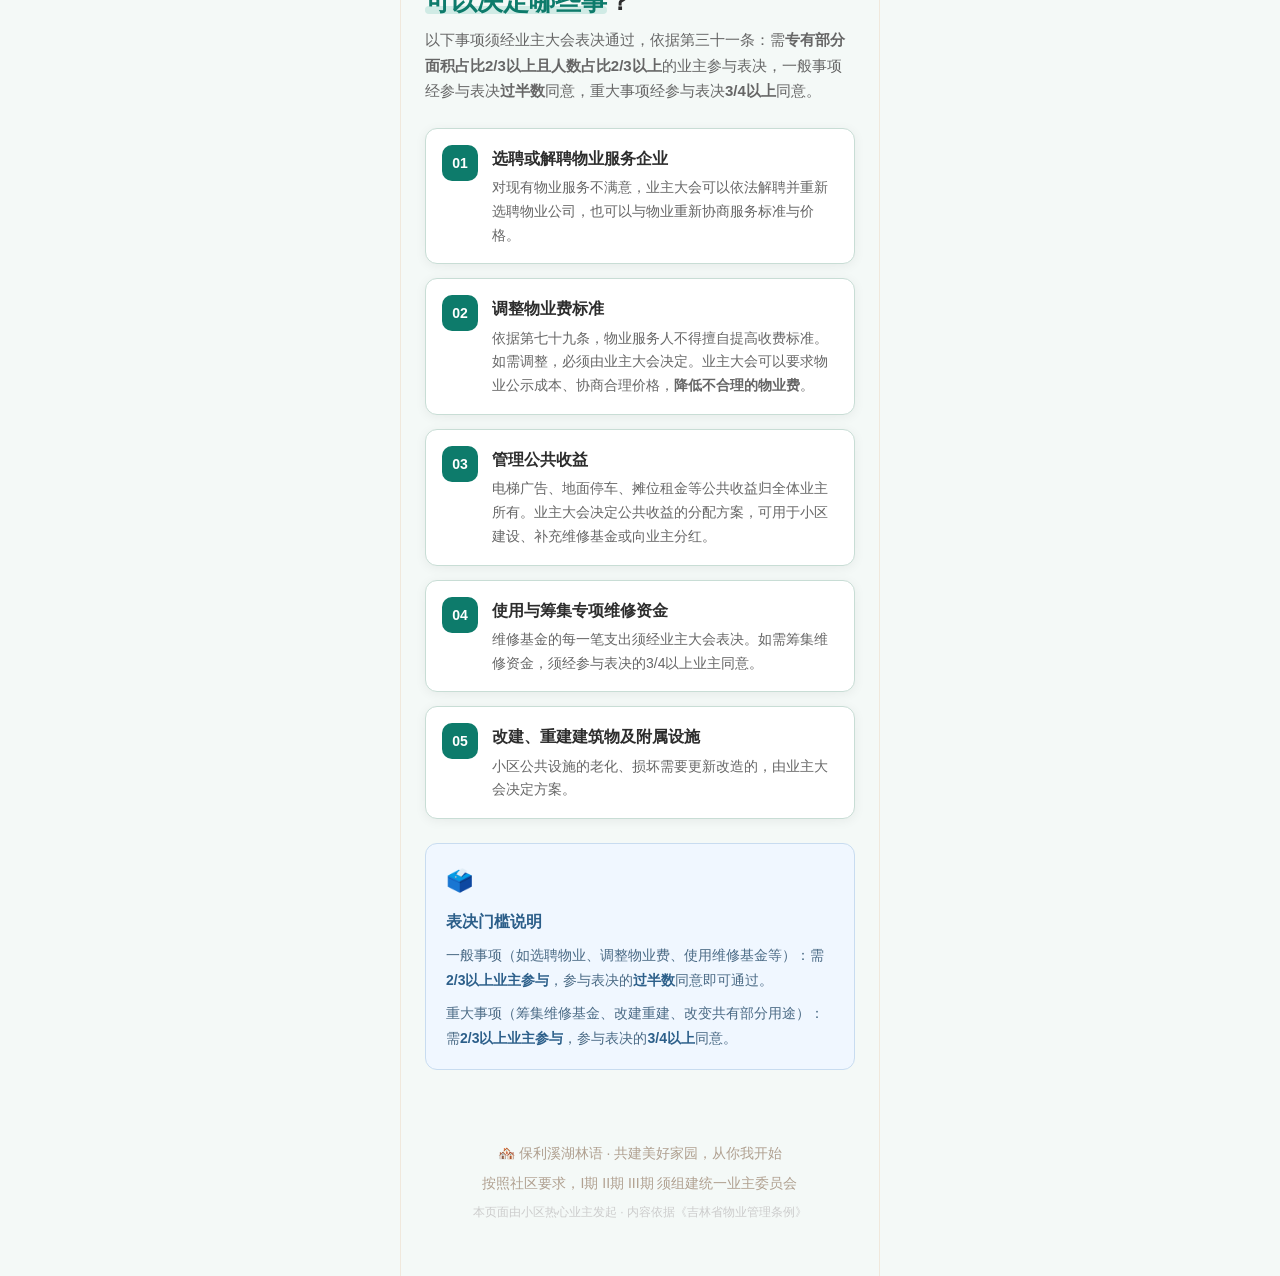
==== commit f7e02ef1: "PDF链接添加浏览器打开提示" ====
--- a/index.html
+++ b/index.html
@@ -34,7 +34,7 @@
       </div>
     </div>
     <a href="history.html" class="history-link">📜 查看历史文章（业委会倡议书）</a>
-    <a href="assets/物业管理条例.pdf" class="history-link" target="_blank">📄 查看《吉林省物业管理条例》PDF原版</a>
+    <a href="assets/物业管理条例.pdf" class="history-link" target="_blank">📄 查看《吉林省物业管理条例》PDF原版（请用浏览器打开）</a>
   </section>
 
   <section class="section" id="progress">
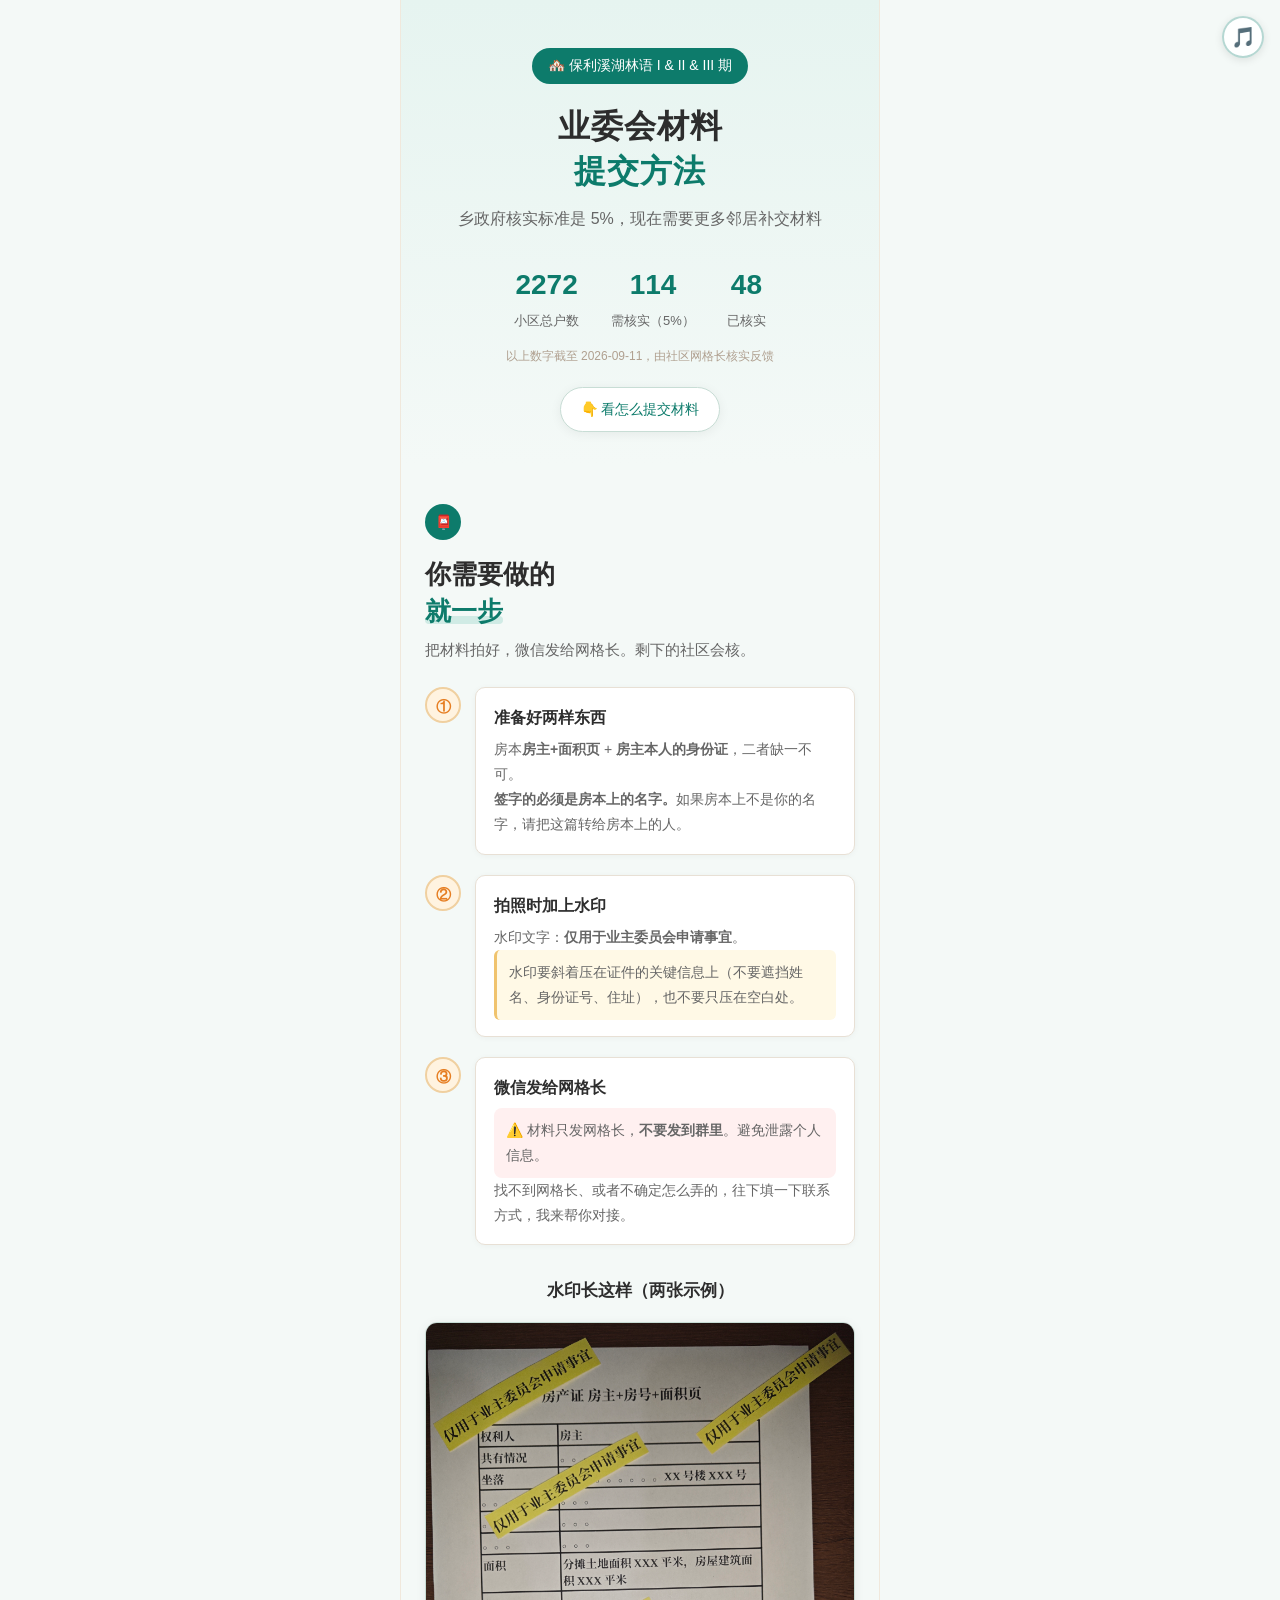
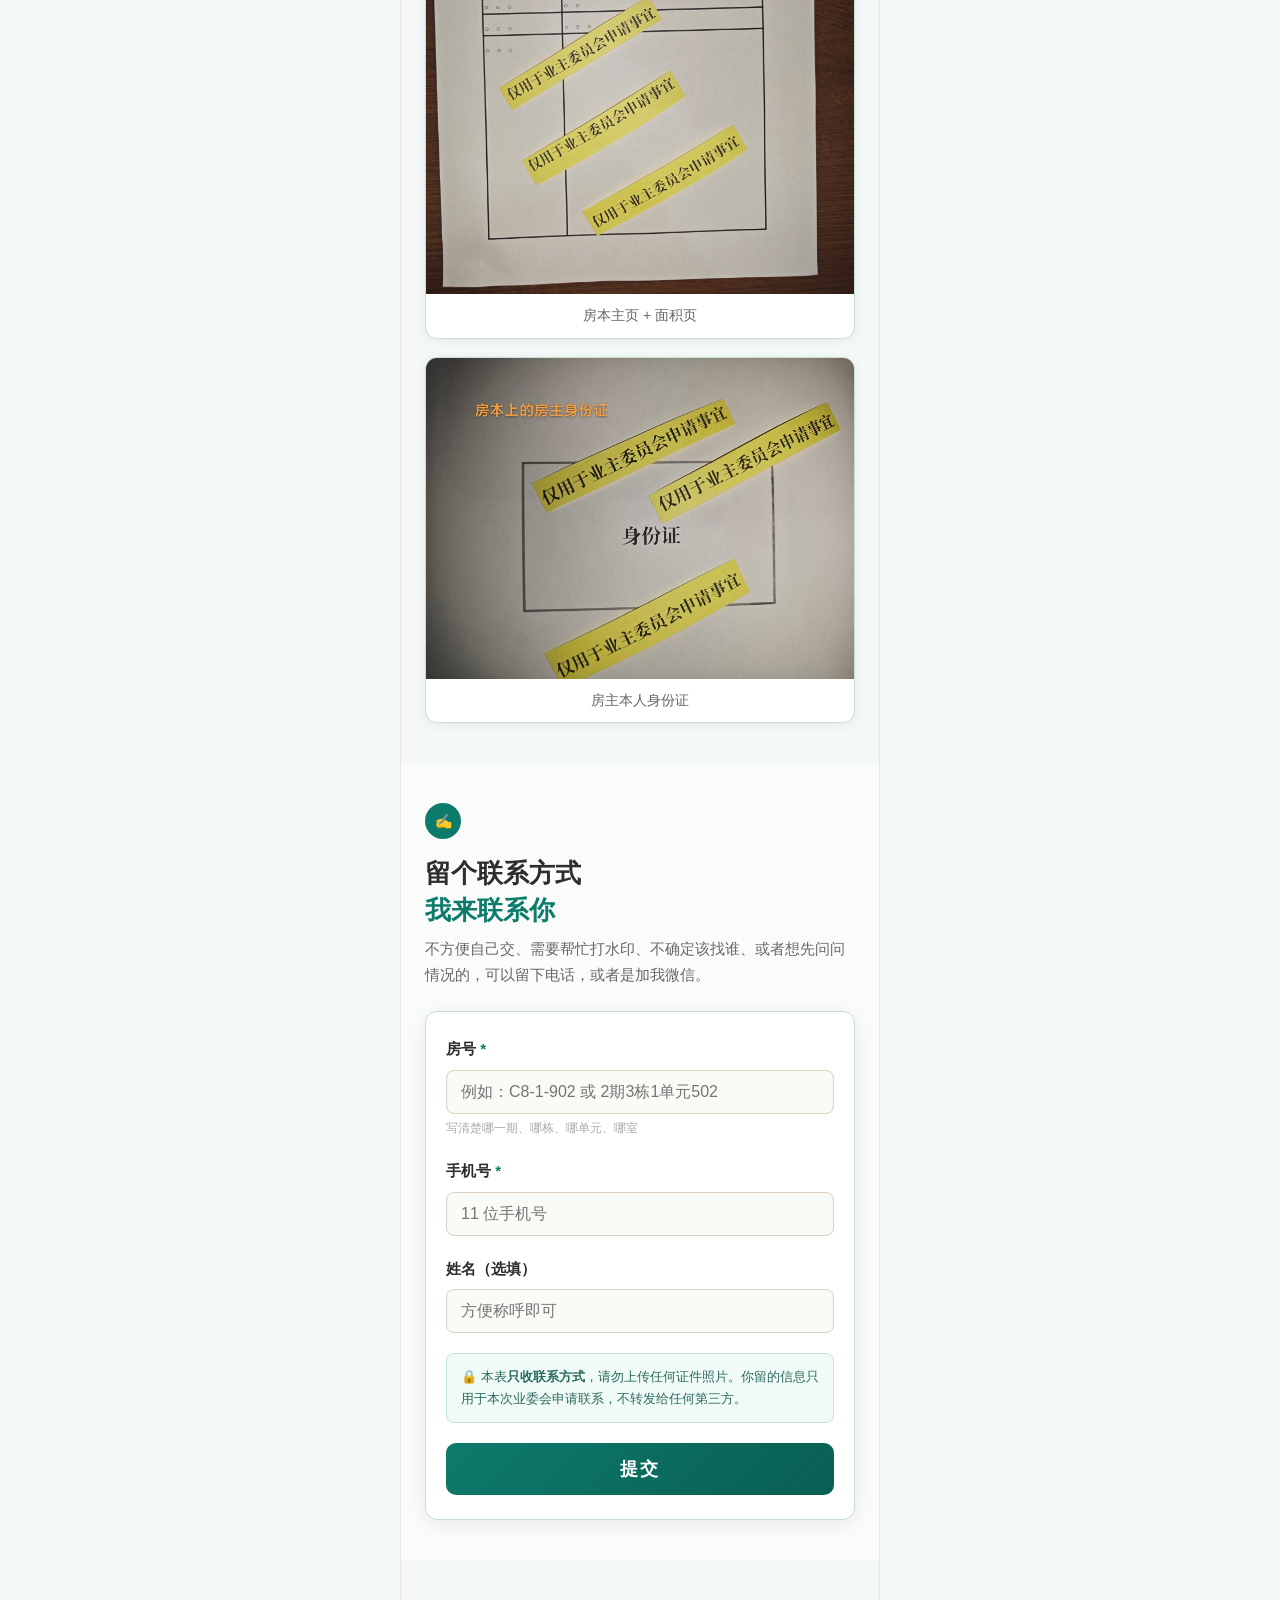
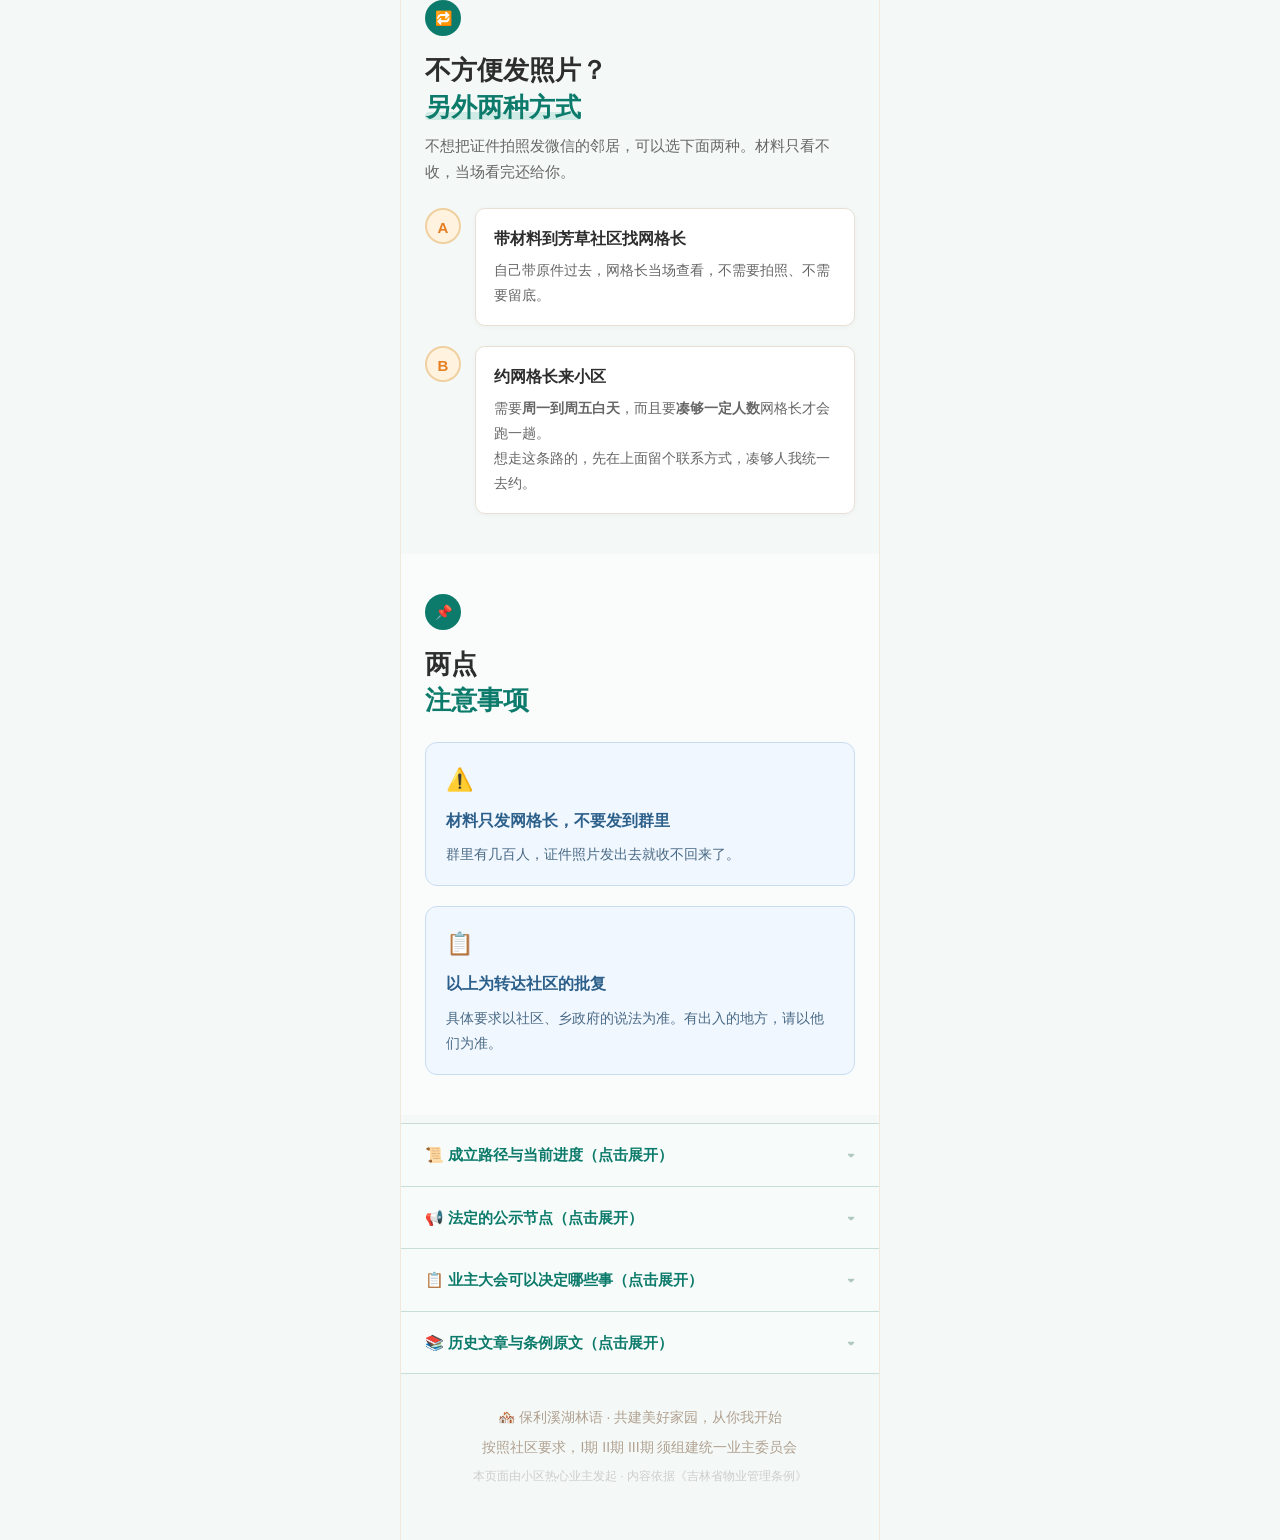
==== commit 24be7756: "改造成材料提交落地页 - index.html：顶部改为三步材料提交指引 + 水印示例 + 留资表单 + 备选方式；   四块历史内容（进展/公示节点/业主大会权限/历史文章）折叠收纳 - 数字订正：" ====
--- a/index.html
+++ b/index.html
@@ -3,8 +3,9 @@
 <head>
   <meta charset="UTF-8">
   <meta name="viewport" content="width=device-width, initial-scale=1.0, maximum-scale=1.0, user-scalable=no">
-  <meta name="description" content="保利溪湖林语业委会成立进展">
-  <title>保利溪湖林语 - 业委会成立进展</title>
+  <meta name="description" content="保利溪湖林语业委会申请材料提交方法">
+  <meta name="robots" content="noindex, nofollow, noarchive">
+  <title>保利溪湖林语 - 业委会材料提交方法</title>
   <link rel="stylesheet" href="css/style.css">
 </head>
 <body>
@@ -16,247 +17,409 @@
 
   <section class="hero">
     <div class="hero-badge">🏘️ 保利溪湖林语 I & II & III 期</div>
-    <h1 class="hero-title">业委会成立<br><span class="highlight">最新进展</span></h1>
-    <p class="hero-sub">依法依规，稳步推进</p>
-    <p class="hero-slogan">道阻且长，行则将至</p>
+    <h1 class="hero-title">业委会材料<br><span class="highlight">提交方法</span></h1>
+    <p class="hero-sub">乡政府核实标准是 5%，现在需要更多邻居补交材料</p>
     <div class="hero-stats">
       <div class="hero-stat">
-        <span class="stat-num">2000+</span>
-        <span class="stat-label">总户数</span>
+        <span class="stat-num">2272</span>
+        <span class="stat-label">小区总户数</span>
       </div>
       <div class="hero-stat">
-        <span class="stat-num">142</span>
-        <span class="stat-label">已签字</span>
+        <span class="stat-num">114</span>
+        <span class="stat-label">需核实（5%）</span>
       </div>
       <div class="hero-stat">
-        <span class="stat-num">3</span>
-        <span class="stat-label">期联动</span>
-      </div>
-    </div>
-    <a href="history.html" class="history-link">📜 查看历史文章（业委会倡议书）</a>
-    <a href="assets/物业管理条例.pdf" class="history-link" target="_blank">📄 查看《吉林省物业管理条例》PDF原版（请用浏览器打开）</a>
-  </section>
-
-  <section class="section" id="progress">
-    <div class="section-badge">📍</div>
-    <h2 class="section-title">成立路径<br><span class="highlight">当前进度</span></h2>
-    <p class="section-desc">以下流程依据《吉林省物业管理条例》（2021年5月27日通过，2025年5月13日最新修改）</p>
-
-    <div class="timeline">
-
-      <div class="timeline-item done">
-        <div class="timeline-dot">
-          <span class="dot-icon">✓</span>
-        </div>
-        <div class="timeline-content">
-          <div class="timeline-tag tag-done">已完成</div>
-          <h3>核实小区总建筑面积</h3>
-          <p>业主代表及社区网格长已赴档案馆，核实一期、二期、三期总建筑面积。这是确认业主投票权数的基础数据。</p>
-          <p class="timeline-law">依据第二十四条：已交付专有部分面积占比50%以上，可成立业主大会。</p>
-        </div>
-      </div>
-
-      <div class="timeline-item done">
-        <div class="timeline-dot">
-          <span class="dot-icon">✓</span>
-        </div>
-        <div class="timeline-content">
-          <div class="timeline-tag tag-done">已完成</div>
-          <h3>收集业主签字，提交书面申请</h3>
-          <p>2000+户中已收集 <strong>142户</strong> 业主签字，申请书已提交至乡政府和社区。</p>
-          <p class="timeline-law">依据第二十五条：5%以上业主或专有部分面积占比5%以上的业主，可提出筹备成立业主大会的书面申请。街道办收到申请后<span class="law-deadline">60日内</span>组织成立筹备组。</p>
-        </div>
-      </div>
-
-      <div class="timeline-item active">
-        <div class="timeline-dot">
-          <span class="dot-icon">◉</span>
-        </div>
-        <div class="timeline-content">
-          <div class="timeline-tag tag-active">进行中</div>
-          <h3>核对签字信息与面积</h3>
-          <p>社区网格长正在逐一联系签字业主，核实业主身份、房产面积等信息，确认是否达到 <strong>5%</strong> 的法定比例要求。</p>
-          <p class="timeline-law">依据第三十二条：专有部分面积按照不动产登记簿记载的面积计算；业主人数按照专有部分的数量计算。</p>
-        </div>
-      </div>
-
-      <div class="timeline-item upcoming">
-        <div class="timeline-dot">
-          <span class="dot-icon">○</span>
-        </div>
-        <div class="timeline-content">
-          <div class="timeline-tag tag-upcoming">待进行</div>
-          <span class="notice-badge">📢 需公示</span>
-          <h3>组织成立首次业主大会会议筹备组</h3>
-          <p>核实完成后，由乡政府/街道办事处组织成立筹备组。</p>
-          <p class="timeline-law">依据第二十六条：筹备组成员由<strong>业主代表</strong>、街道办代表、社区党组织/居委会代表和建设单位代表组成，人数为单数。其中<strong>业主代表人数不低于筹备组总人数的1/2</strong>，组长由街道办指派代表担任。成立后7日内公示成员名单和工作职责，公示不少于7日。</p>
-        </div>
-      </div>
-
-      <div class="timeline-item upcoming">
-        <div class="timeline-dot">
-          <span class="dot-icon">○</span>
-        </div>
-        <div class="timeline-content">
-          <div class="timeline-tag tag-upcoming">待进行</div>
-          <span class="notice-badge">📢 需公示</span>
-          <h3>筹备组开展筹备工作（90日内完成）</h3>
-          <p>筹备组须在成立后90日内完成以下全部准备工作并召开首次业主大会。</p>
-          <p class="timeline-law">依据第二十八条，筹备组职责包括：<br>①确认并公示业主身份、人数及专有部分面积<br>②制定首次业主大会会议方案（时间、地点、形式、内容）<br>③拟定<strong>业主大会议事规则</strong>草案和<strong>管理规约</strong>草案<br>④确定首次业主大会会议表决规则<br>⑤制定<strong>业主委员会成员候选人产生办法</strong>，确定候选人名单<br>⑥制定<strong>业主委员会选举办法</strong><br>上述内容须在大会召开15日前公示不少于7日。</p>
-        </div>
-      </div>
-
-      <div class="timeline-item upcoming">
-        <div class="timeline-dot">
-          <span class="dot-icon">○</span>
-        </div>
-        <div class="timeline-content">
-          <div class="timeline-tag tag-upcoming">待进行</div>
-          <span class="notice-badge">📢 需公示</span>
-          <h3>召开首次业主大会会议</h3>
-          <p>首次业主大会须表决业主大会议事规则、管理规约，并选举产生业主委员会。</p>
-          <p class="timeline-law">依据第二十九条：首次业主大会应当表决<strong>业主大会议事规则</strong>、<strong>管理规约</strong>，并<strong>选举业主委员会</strong>。业主大会自审议通过议事规则、管理规约之日起成立。</p>
-        </div>
-      </div>
-
-      <div class="timeline-item upcoming">
-        <div class="timeline-dot">
-          <span class="dot-icon">○</span>
-        </div>
-        <div class="timeline-content">
-          <div class="timeline-tag tag-upcoming">待进行</div>
-          <span class="notice-badge">📢 需公示</span>
-          <h3>选举业主委员会成员</h3>
-          <p>由全体业主投票选举产生业主委员会。</p>
-          <p class="timeline-law">依据第四十二条、第四十三条、第四十四条：<br>• 业委会由<strong>5至11名</strong>成员单数组成，任期不超过5年，可连选连任<br>• 候选人条件：自然人业主，具有完全民事行为能力，热心公益、责任心强、公正廉洁、有一定组织能力，本人及配偶、近亲属与物业服务人无直接利益关系<br>• 候选人产生方式：<strong>社区党组织推荐</strong>、<strong>居委会推荐</strong>、<strong>业主自荐或联名推荐</strong><br>• 依据第四十五条：按得票多少当选，可同时选举候补成员</p>
-        </div>
-      </div>
-
-    </div>
-  </section>
-
-  <section class="section section-alt" id="notice">
-    <div class="section-badge">📢</div>
-    <h2 class="section-title">法定的<br><span class="highlight">公示节点</span></h2>
-    <p class="section-desc">以下为《吉林省物业管理条例》规定必须公示的环节，保障全体业主的知情权和监督权。</p>
+        <span class="stat-num">48</span>
+        <span class="stat-label">已核实</span>
+      </div>
+    </div>
+    <p class="hero-stamp">以上数字截至 2026-09-11，由社区网格长核实反馈</p>
+    <a href="#howto" class="history-link">👇 看怎么提交材料</a>
+  </section>
+
+  <section class="section" id="howto">
+    <div class="section-badge">📮</div>
+    <h2 class="section-title">你需要做的<br><span class="highlight">就一步</span></h2>
+    <p class="section-desc">把材料拍好，微信发给网格长。剩下的社区会核。</p>
 
     <div class="notice-list">
 
       <div class="notice-item">
         <div class="notice-marker">①</div>
         <div class="notice-body">
-          <h4>筹备组成员名单及工作职责</h4>
-          <p>筹备组成立后<span class="law-deadline">7日内</span>，在物业管理区域内显著位置公示，公示<span class="law-deadline">不少于7日</span>。业主有异议的，由街道办协调解决。</p>
-          <span class="notice-law">第二十六条</span>
+          <h4>准备好两样东西</h4>
+          <p> 房本<strong>房主+面积页</strong> + <strong>房主本人的身份证</strong>，二者缺一不可。</p>
+          <p><strong>签字的必须是房本上的名字。</strong>如果房本上不是你的名字，请把这篇转给房本上的人。</p>
         </div>
       </div>
 
       <div class="notice-item">
         <div class="notice-marker">②</div>
         <div class="notice-body">
-          <h4>业主身份、人数、面积及全部筹备内容</h4>
-          <p>首次业主大会召开<span class="law-deadline">15日前</span>，公示：业主身份及人数、专有部分面积、会议方案（时间/地点/形式/内容）、议事规则草案、管理规约草案、表决规则、业委会候选人名单、选举办法。公示<span class="law-deadline">不少于7日</span>。业主有异议的，筹备组须记录并答复。</p>
-          <span class="notice-law">第二十八条</span>
+          <h4>拍照时加上水印</h4>
+          <p>水印文字：<strong>仅用于业主委员会申请事宜</strong>。</p>
+          <p class="watermark-tip">水印要斜着压在证件的关键信息上（不要遮挡姓名、身份证号、住址），也不要只压在空白处。</p>
         </div>
       </div>
 
       <div class="notice-item">
         <div class="notice-marker">③</div>
         <div class="notice-body">
-          <h4>业主大会会议通知</h4>
-          <p>会议召开<span class="law-deadline">15日前</span>通知全体业主，在显著位置公告议题、具体内容、时间、地点、方式，并告知居委会。会议不得就未公告议题以外的事项进行表决。</p>
-          <span class="notice-law">第三十七条</span>
-        </div>
-      </div>
+          <h4>微信发给网格长</h4>
+          <p class="warn-line">⚠️ 材料只发网格长，<strong>不要发到群里</strong>。避免泄露个人信息。</p>
+          <p>找不到网格长、或者不确定怎么弄的，往下填一下联系方式，我来帮你对接。</p>
+        </div>
+      </div>
+
+    </div>
+
+    <h3 class="sub-title">水印长这样（两张示例）</h3>
+    <div class="wm-grid">
+      <figure class="wm-figure">
+        <img src="assets/水印示例/20260911-114638.jpg" alt="房产证水印示例：水印压在权利人、坐落、面积等关键信息上" loading="lazy">
+        <figcaption>房本主页 + 面积页</figcaption>
+      </figure>
+      <figure class="wm-figure">
+        <img src="assets/水印示例/20260911-114633.jpg" alt="身份证水印示例：水印压在姓名、身份证号等关键信息上" loading="lazy">
+        <figcaption>房主本人身份证</figcaption>
+      </figure>
+    </div>
+  </section>
+
+  <section class="section section-alt" id="join">
+    <div class="section-badge">✍️</div>
+    <h2 class="section-title">留个联系方式<br><span class="highlight">我来联系你</span></h2>
+    <p class="section-desc">不方便自己交、需要帮忙打水印、不确定该找谁、或者想先问问情况的，可以留下电话，或者是加我微信。</p>
+
+    <form class="signup-form" id="signup-form">
+      <div class="form-group">
+        <label for="room">房号 <span class="required">*</span></label>
+        <input type="text" id="room" name="room" placeholder="例如：C8-1-902 或 2期3栋1单元502" autocomplete="off">
+        <span class="form-hint">写清楚哪一期、哪栋、哪单元、哪室</span>
+      </div>
+
+      <div class="form-group">
+        <label for="phone">手机号 <span class="required">*</span></label>
+        <input type="tel" id="phone" name="phone" placeholder="11 位手机号" inputmode="numeric" autocomplete="off">
+      </div>
+
+      <div class="form-group">
+        <label for="name">姓名（选填）</label>
+        <input type="text" id="name" name="name" placeholder="方便称呼即可" autocomplete="off">
+      </div>
+
+      <p class="form-privacy">🔒 本表<strong>只收联系方式</strong>，请勿上传任何证件照片。你留的信息只用于本次业委会申请联系，不转发给任何第三方。</p>
+
+      <button type="submit" class="submit-btn" id="submit-btn">
+        <span class="btn-text">提交</span>
+        <span class="btn-loading" style="display:none;">提交中…</span>
+      </button>
+
+      <div class="form-error" id="form-error" style="display:none;">
+        <p id="form-error-msg"></p>
+      </div>
+
+      <div class="form-success" id="form-success" style="display:none;">
+        <div class="success-icon">✅</div>
+        <h3>已收到</h3>
+        <p>我会尽快联系你，一起把材料交上去。<br>如果着急，也可以先在群里问一句。</p>
+      </div>
+    </form>
+  </section>
+
+  <section class="section" id="other">
+    <div class="section-badge">🔁</div>
+    <h2 class="section-title">不方便发照片？<br><span class="highlight">另外两种方式</span></h2>
+    <p class="section-desc">不想把证件拍照发微信的邻居，可以选下面两种。材料只看不收，当场看完还给你。</p>
+
+    <div class="notice-list">
 
       <div class="notice-item">
-        <div class="notice-marker">④</div>
+        <div class="notice-marker">A</div>
         <div class="notice-body">
-          <h4>业主大会决定</h4>
-          <p>决定作出后<span class="law-deadline">7日内</span>，由业委会以书面形式在显著位置公告，并报送街道办备案。大会决定对全体业主具有约束力。</p>
-          <span class="notice-law">第三十九条</span>
+          <h4>带材料到芳草社区找网格长</h4>
+          <p>自己带原件过去，网格长当场查看，不需要拍照、不需要留底。</p>
         </div>
       </div>
 
       <div class="notice-item">
-        <div class="notice-marker">⑤</div>
+        <div class="notice-marker">B</div>
         <div class="notice-body">
-          <h4>业委会主任、副主任及成员名单</h4>
-          <p>业委会选举产生后<span class="law-deadline">7日内</span>召开首次会议推选主任、副主任，推选完成后<span class="law-deadline">3日内</span>在显著位置公告名单，公告<span class="law-deadline">不少于7日</span>。</p>
-          <span class="notice-law">第四十二条</span>
-        </div>
-      </div>
-
-      <div class="notice-item">
-        <div class="notice-marker">⑥</div>
-        <div class="notice-body">
-          <h4>业委会会议决定</h4>
-          <p>业委会会议决定自作出之日起<span class="law-deadline">3日内</span>在显著位置公告。会议召开<span class="law-deadline">7日前</span>需公示会议内容和议程，听取业主意见。</p>
-          <span class="notice-law">第四十八、四十九条</span>
-        </div>
-      </div>
-
-      <div class="notice-item">
-        <div class="notice-marker">⑦</div>
-        <div class="notice-body">
-          <h4>业委会持续公开事项</h4>
-          <p>业委会须长期向业主公开：议事规则、管理规约、大会和业委会决定、物业服务合同、维修基金筹集和使用情况、工作经费收支情况。业主有权查阅会议资料并询问，业委会须答复。</p>
-          <span class="notice-law">第四十七条</span>
-        </div>
-      </div>
-
-    </div>
-  </section>
-
-  <section class="section" id="agenda">
-    <div class="section-badge">📋</div>
-    <h2 class="section-title">业主大会<br><span class="highlight">可以决定哪些事</span>？</h2>
-    <p class="section-desc">以下事项须经业主大会表决通过，依据第三十一条：需<strong>专有部分面积占比2/3以上且人数占比2/3以上</strong>的业主参与表决，一般事项经参与表决<strong>过半数</strong>同意，重大事项经参与表决<strong>3/4以上</strong>同意。</p>
-
-    <div class="agenda-list">
-      <div class="agenda-item">
-        <span class="agenda-num">01</span>
-        <div class="agenda-content">
-          <h4>选聘或解聘物业服务企业</h4>
-          <p>对现有物业服务不满意，业主大会可以依法解聘并重新选聘物业公司，也可以与物业重新协商服务标准与价格。</p>
-        </div>
-      </div>
-      <div class="agenda-item">
-        <span class="agenda-num">02</span>
-        <div class="agenda-content">
-          <h4>调整物业费标准</h4>
-          <p>依据第七十九条，物业服务人不得擅自提高收费标准。如需调整，必须由业主大会决定。业主大会可以要求物业公示成本、协商合理价格，<strong>降低不合理的物业费</strong>。</p>
-        </div>
-      </div>
-      <div class="agenda-item">
-        <span class="agenda-num">03</span>
-        <div class="agenda-content">
-          <h4>管理公共收益</h4>
-          <p>电梯广告、地面停车、摊位租金等公共收益归全体业主所有。业主大会决定公共收益的分配方案，可用于小区建设、补充维修基金或向业主分红。</p>
-        </div>
-      </div>
-      <div class="agenda-item">
-        <span class="agenda-num">04</span>
-        <div class="agenda-content">
-          <h4>使用与筹集专项维修资金</h4>
-          <p>维修基金的每一笔支出须经业主大会表决。如需筹集维修资金，须经参与表决的3/4以上业主同意。</p>
-        </div>
-      </div>
-      <div class="agenda-item">
-        <span class="agenda-num">05</span>
-        <div class="agenda-content">
-          <h4>改建、重建建筑物及附属设施</h4>
-          <p>小区公共设施的老化、损坏需要更新改造的，由业主大会决定方案。</p>
-        </div>
-      </div>
-    </div>
-
-    <div class="reassure-box" style="margin-top: 24px;">
-      <div class="reassure-icon">🗳️</div>
-      <h4>表决门槛说明</h4>
-      <p>一般事项（如选聘物业、调整物业费、使用维修基金等）：需<strong>2/3以上业主参与</strong>，参与表决的<strong>过半数</strong>同意即可通过。</p>
-      <p style="margin-top: 8px;">重大事项（筹集维修基金、改建重建、改变共有部分用途）：需<strong>2/3以上业主参与</strong>，参与表决的<strong>3/4以上</strong>同意。</p>
-    </div>
+          <h4>约网格长来小区</h4>
+          <p>需要<strong>周一到周五白天</strong>，而且要<strong>凑够一定人数</strong>网格长才会跑一趟。</p>
+          <p>想走这条路的，先在上面留个联系方式，凑够人我统一去约。</p>
+        </div>
+      </div>
+
+    </div>
+  </section>
+
+  <section class="section section-alt" id="reminders">
+    <div class="section-badge">📌</div>
+    <h2 class="section-title">两点<br><span class="highlight">注意事项</span></h2>
+
+    <div class="reassure-box">
+      <div class="reassure-icon">⚠️</div>
+      <h4>材料只发网格长，不要发到群里</h4>
+      <p>群里有几百人，证件照片发出去就收不回来了。</p>
+    </div>
+
+    <div class="reassure-box">
+      <div class="reassure-icon">📋</div>
+      <h4>以上为转达社区的批复</h4>
+      <p>具体要求以社区、乡政府的说法为准。有出入的地方，请以他们为准。</p>
+    </div>
+  </section>
+
+  <section class="fold-area">
+
+    <details class="fold">
+      <summary>📜 成立路径与当前进度（点击展开）</summary>
+      <section class="section" id="progress">
+        <div class="section-badge">📍</div>
+        <h2 class="section-title">成立路径<br><span class="highlight">当前进度</span></h2>
+        <p class="section-desc">以下流程依据《吉林省物业管理条例》（2021年5月27日通过，2025年5月13日最新修改）</p>
+
+        <div class="timeline">
+
+          <div class="timeline-item done">
+            <div class="timeline-dot">
+              <span class="dot-icon">✓</span>
+            </div>
+            <div class="timeline-content">
+              <div class="timeline-tag tag-done">已完成</div>
+              <h3>核实小区总建筑面积</h3>
+              <p>业主代表及社区网格长已赴档案馆，核实一期、二期、三期总建筑面积。这是确认业主投票权数的基础数据。</p>
+              <p class="timeline-law">依据第二十四条：已交付专有部分面积占比50%以上，可成立业主大会。</p>
+            </div>
+          </div>
+
+          <div class="timeline-item done">
+            <div class="timeline-dot">
+              <span class="dot-icon">✓</span>
+            </div>
+            <div class="timeline-content">
+              <div class="timeline-tag tag-done">已完成</div>
+              <h3>收集业主签字，提交书面申请</h3>
+              <p>2272 户中已收集 <strong>142 户</strong> 业主签字，申请书已于 2026 年 7 月提交至幸福乡政府和芳草社区。</p>
+              <p class="timeline-law">依据第二十五条：5%以上业主，或专有部分面积占比5%以上的业主，可以向街道办、乡镇政府提出筹备成立业主大会的书面申请。街道办收到申请后<span class="law-deadline">60日内</span>组织成立筹备组。</p>
+            </div>
+          </div>
+
+          <div class="timeline-item active">
+            <div class="timeline-dot">
+              <span class="dot-icon">◉</span>
+            </div>
+            <div class="timeline-content">
+              <div class="timeline-tag tag-active">进行中</div>
+              <h3>逐户核实房主本人身份</h3>
+              <p>社区网格长已逐一联系签字业主，核对房本、身份证和签字人。目前已核实通过 <strong>48 户</strong>，5% 门槛为 <strong>114 户</strong>，还差 <strong>66 户</strong>。</p>
+              <p>没通过的多数不是"不同意"，而是材料不齐：签字的人不是房本上的名字、电话没接通、电话通了但材料没交上来。补上就能算数。</p>
+              <p class="timeline-law">依据第三十二条：专有部分面积按照不动产登记簿记载的面积计算；业主人数按照专有部分的数量计算。</p>
+            </div>
+          </div>
+
+          <div class="timeline-item upcoming">
+            <div class="timeline-dot">
+              <span class="dot-icon">○</span>
+            </div>
+            <div class="timeline-content">
+              <div class="timeline-tag tag-upcoming">待进行</div>
+              <span class="notice-badge">📢 需公示</span>
+              <h3>组织成立首次业主大会会议筹备组</h3>
+              <p>核实完成后，由乡政府/街道办事处组织成立筹备组。</p>
+              <p class="timeline-law">依据第二十六条：筹备组成员由<strong>业主代表</strong>、街道办代表、社区党组织/居委会代表和建设单位代表组成，人数为单数。其中<strong>业主代表人数不低于筹备组总人数的1/2</strong>，组长由街道办指派代表担任。成立后7日内公示成员名单和工作职责，公示不少于7日。</p>
+            </div>
+          </div>
+
+          <div class="timeline-item upcoming">
+            <div class="timeline-dot">
+              <span class="dot-icon">○</span>
+            </div>
+            <div class="timeline-content">
+              <div class="timeline-tag tag-upcoming">待进行</div>
+              <span class="notice-badge">📢 需公示</span>
+              <h3>筹备组开展筹备工作（90日内完成）</h3>
+              <p>筹备组须在成立后90日内完成以下全部准备工作并召开首次业主大会。</p>
+              <p class="timeline-law">依据第二十八条，筹备组职责包括：<br>①确认并公示业主身份、人数及专有部分面积<br>②制定首次业主大会会议方案（时间、地点、形式、内容）<br>③拟定<strong>业主大会议事规则</strong>草案和<strong>管理规约</strong>草案<br>④确定首次业主大会会议表决规则<br>⑤制定<strong>业主委员会成员候选人产生办法</strong>，确定候选人名单<br>⑥制定<strong>业主委员会选举办法</strong><br>上述内容须在大会召开15日前公示不少于7日。</p>
+            </div>
+          </div>
+
+          <div class="timeline-item upcoming">
+            <div class="timeline-dot">
+              <span class="dot-icon">○</span>
+            </div>
+            <div class="timeline-content">
+              <div class="timeline-tag tag-upcoming">待进行</div>
+              <span class="notice-badge">📢 需公示</span>
+              <h3>召开首次业主大会会议</h3>
+              <p>首次业主大会须表决业主大会议事规则、管理规约，并选举产生业主委员会。</p>
+              <p class="timeline-law">依据第二十九条：首次业主大会应当表决<strong>业主大会议事规则</strong>、<strong>管理规约</strong>，并<strong>选举业主委员会</strong>。业主大会自审议通过议事规则、管理规约之日起成立。</p>
+            </div>
+          </div>
+
+          <div class="timeline-item upcoming">
+            <div class="timeline-dot">
+              <span class="dot-icon">○</span>
+            </div>
+            <div class="timeline-content">
+              <div class="timeline-tag tag-upcoming">待进行</div>
+              <span class="notice-badge">📢 需公示</span>
+              <h3>选举业主委员会成员</h3>
+              <p>由全体业主投票选举产生业主委员会。</p>
+              <p class="timeline-law">依据第四十二条、第四十三条、第四十四条：<br>• 业委会由<strong>5至11名</strong>成员单数组成，任期不超过5年，可连选连任<br>• 候选人条件：自然人业主，具有完全民事行为能力，热心公益、责任心强、公正廉洁、有一定组织能力，本人及配偶、近亲属与物业服务人无直接利益关系<br>• 候选人产生方式：<strong>社区党组织推荐</strong>、<strong>居委会推荐</strong>、<strong>业主自荐或联名推荐</strong><br>• 依据第四十五条：按得票多少当选，可同时选举候补成员</p>
+            </div>
+          </div>
+
+        </div>
+      </section>
+    </details>
+
+    <details class="fold">
+      <summary>📢 法定的公示节点（点击展开）</summary>
+      <section class="section section-alt" id="notice">
+        <div class="section-badge">📢</div>
+        <h2 class="section-title">法定的<br><span class="highlight">公示节点</span></h2>
+        <p class="section-desc">以下为《吉林省物业管理条例》规定必须公示的环节，保障全体业主的知情权和监督权。</p>
+
+        <div class="notice-list">
+
+          <div class="notice-item">
+            <div class="notice-marker">①</div>
+            <div class="notice-body">
+              <h4>筹备组成员名单及工作职责</h4>
+              <p>筹备组成立后<span class="law-deadline">7日内</span>，在物业管理区域内显著位置公示，公示<span class="law-deadline">不少于7日</span>。业主有异议的，由街道办协调解决。</p>
+              <span class="notice-law">第二十六条</span>
+            </div>
+          </div>
+
+          <div class="notice-item">
+            <div class="notice-marker">②</div>
+            <div class="notice-body">
+              <h4>业主身份、人数、面积及全部筹备内容</h4>
+              <p>首次业主大会召开<span class="law-deadline">15日前</span>，公示：业主身份及人数、专有部分面积、会议方案（时间/地点/形式/内容）、议事规则草案、管理规约草案、表决规则、业委会候选人名单、选举办法。公示<span class="law-deadline">不少于7日</span>。业主有异议的，筹备组须记录并答复。</p>
+              <span class="notice-law">第二十八条</span>
+            </div>
+          </div>
+
+          <div class="notice-item">
+            <div class="notice-marker">③</div>
+            <div class="notice-body">
+              <h4>业主大会会议通知</h4>
+              <p>会议召开<span class="law-deadline">15日前</span>通知全体业主，在显著位置公告议题、具体内容、时间、地点、方式，并告知居委会。会议不得就未公告议题以外的事项进行表决。</p>
+              <span class="notice-law">第三十七条</span>
+            </div>
+          </div>
+
+          <div class="notice-item">
+            <div class="notice-marker">④</div>
+            <div class="notice-body">
+              <h4>业主大会决定</h4>
+              <p>决定作出后<span class="law-deadline">7日内</span>，由业委会以书面形式在显著位置公告，并报送街道办备案。大会决定对全体业主具有约束力。</p>
+              <span class="notice-law">第三十九条</span>
+            </div>
+          </div>
+
+          <div class="notice-item">
+            <div class="notice-marker">⑤</div>
+            <div class="notice-body">
+              <h4>业委会主任、副主任及成员名单</h4>
+              <p>业委会选举产生后<span class="law-deadline">7日内</span>召开首次会议推选主任、副主任，推选完成后<span class="law-deadline">3日内</span>在显著位置公告名单，公告<span class="law-deadline">不少于7日</span>。</p>
+              <span class="notice-law">第四十二条</span>
+            </div>
+          </div>
+
+          <div class="notice-item">
+            <div class="notice-marker">⑥</div>
+            <div class="notice-body">
+              <h4>业委会会议决定</h4>
+              <p>业委会会议决定自作出之日起<span class="law-deadline">3日内</span>在显著位置公告。会议召开<span class="law-deadline">7日前</span>需公示会议内容和议程，听取业主意见。</p>
+              <span class="notice-law">第四十八、四十九条</span>
+            </div>
+          </div>
+
+          <div class="notice-item">
+            <div class="notice-marker">⑦</div>
+            <div class="notice-body">
+              <h4>业委会持续公开事项</h4>
+              <p>业委会须长期向业主公开：议事规则、管理规约、大会和业委会决定、物业服务合同、维修基金筹集和使用情况、工作经费收支情况。业主有权查阅会议资料并询问，业委会须答复。</p>
+              <span class="notice-law">第四十七条</span>
+            </div>
+          </div>
+
+        </div>
+      </section>
+    </details>
+
+    <details class="fold">
+      <summary>📋 业主大会可以决定哪些事（点击展开）</summary>
+      <section class="section" id="agenda">
+        <div class="section-badge">📋</div>
+        <h2 class="section-title">业主大会<br><span class="highlight">可以决定哪些事</span>？</h2>
+        <p class="section-desc">以下事项须经业主大会表决通过，依据第三十一条：需<strong>专有部分面积占比2/3以上且人数占比2/3以上</strong>的业主参与表决，一般事项经参与表决<strong>过半数</strong>同意，重大事项经参与表决<strong>3/4以上</strong>同意。</p>
+
+        <div class="agenda-list">
+          <div class="agenda-item">
+            <span class="agenda-num">01</span>
+            <div class="agenda-content">
+              <h4>选聘或解聘物业服务企业</h4>
+              <p>对现有物业服务不满意，业主大会可以依法解聘并重新选聘物业公司，也可以与物业重新协商服务标准与价格。</p>
+            </div>
+          </div>
+          <div class="agenda-item">
+            <span class="agenda-num">02</span>
+            <div class="agenda-content">
+              <h4>调整物业费标准</h4>
+              <p>依据第七十九条，物业服务人不得擅自提高收费标准。如需调整，必须由业主大会决定。业主大会可以要求物业公示成本、协商合理价格，<strong>降低不合理的物业费</strong>。</p>
+            </div>
+          </div>
+          <div class="agenda-item">
+            <span class="agenda-num">03</span>
+            <div class="agenda-content">
+              <h4>管理公共收益</h4>
+              <p>电梯广告、地面停车、摊位租金等公共收益归全体业主所有。业主大会决定公共收益的分配方案，可用于小区建设、补充维修基金或向业主分红。</p>
+            </div>
+          </div>
+          <div class="agenda-item">
+            <span class="agenda-num">04</span>
+            <div class="agenda-content">
+              <h4>使用与筹集专项维修资金</h4>
+              <p>维修基金的每一笔支出须经业主大会表决。如需筹集维修资金，须经参与表决的3/4以上业主同意。</p>
+            </div>
+          </div>
+          <div class="agenda-item">
+            <span class="agenda-num">05</span>
+            <div class="agenda-content">
+              <h4>改建、重建建筑物及附属设施</h4>
+              <p>小区公共设施的老化、损坏需要更新改造的，由业主大会决定方案。</p>
+            </div>
+          </div>
+        </div>
+
+        <div class="reassure-box" style="margin-top: 24px;">
+          <div class="reassure-icon">🗳️</div>
+          <h4>表决门槛说明</h4>
+          <p>一般事项（如选聘物业、调整物业费、使用维修基金等）：需<strong>2/3以上业主参与</strong>，参与表决的<strong>过半数</strong>同意即可通过。</p>
+          <p style="margin-top: 8px;">重大事项（筹集维修基金、改建重建、改变共有部分用途）：需<strong>2/3以上业主参与</strong>，参与表决的<strong>3/4以上</strong>同意。</p>
+        </div>
+      </section>
+    </details>
+
+    <details class="fold">
+      <summary>📚 历史文章与条例原文（点击展开）</summary>
+      <section class="section section-alt">
+        <div class="section-badge">📚</div>
+        <h2 class="section-title">想了解更多<br><span class="highlight">看这两份</span></h2>
+        <p class="section-desc">成立业委会不等于闹事，是为了让小区的事有人替业主说话。这两份材料写得比较细。</p>
+        <p style="text-align:center; margin-top: 20px;">
+          <a href="history.html" class="history-link">📜 业委会倡议书（历史文章）</a>
+        </p>
+        <p style="text-align:center; margin-top: 14px;">
+          <a href="assets/物业管理条例.pdf" class="history-link" target="_blank">📄 《吉林省物业管理条例》PDF原版（请用浏览器打开）</a>
+        </p>
+      </section>
+    </details>
+
   </section>
 
   <footer class="footer">
@@ -267,4 +430,4 @@
 
   <script src="js/main.js"></script>
 </body>
-</html>+</html>
--- a/css/style.css
+++ b/css/style.css
@@ -1071,3 +1071,125 @@
     font-size: 26px;
   }
 }
+
+/* === 落地页：材料提交方法 === */
+.hero-stamp {
+  font-size: 12px;
+  color: #B0A090;
+  margin: -10px 0 20px;
+}
+
+.sub-title {
+  font-size: 17px;
+  font-weight: 700;
+  color: var(--text);
+  text-align: center;
+  margin: 32px 0 16px;
+}
+
+.watermark-tip {
+  font-size: 13px;
+  color: #8A6A20;
+  background: #FFF9E6;
+  border-left: 3px solid #F0C36D;
+  border-radius: 6px;
+  padding: 10px 12px;
+  line-height: 1.7;
+}
+
+.warn-line {
+  font-size: 14px;
+  color: #C0392B;
+  background: #FFF0F0;
+  border-radius: 8px;
+  padding: 10px 12px;
+  line-height: 1.7;
+}
+
+/* 水印示例 */
+.wm-grid {
+  display: flex;
+  flex-direction: column;
+  gap: 18px;
+}
+
+.wm-figure {
+  margin: 0;
+  background: var(--card-bg);
+  border: 1px solid var(--border);
+  border-radius: var(--radius);
+  box-shadow: var(--shadow);
+  overflow: hidden;
+}
+
+.wm-figure img {
+  display: block;
+  width: 100%;
+  height: auto;
+}
+
+.wm-figure figcaption {
+  font-size: 14px;
+  color: var(--text-secondary);
+  text-align: center;
+  padding: 10px;
+}
+
+/* 表单隐私说明 */
+.form-privacy {
+  font-size: 13px;
+  line-height: 1.7;
+  color: #2C6A5E;
+  background: #F0FAF7;
+  border: 1px solid #C0E5DB;
+  border-radius: 8px;
+  padding: 12px 14px;
+  margin-bottom: 20px;
+}
+
+/* === 折叠的历史内容 === */
+.fold-area {
+  padding: 8px 0 0;
+}
+
+.fold {
+  background: var(--card-bg);
+  border-top: 1px solid var(--border);
+}
+
+.fold:last-child {
+  border-bottom: 1px solid var(--border);
+}
+
+.fold > summary {
+  cursor: pointer;
+  list-style: none;
+  padding: 18px 24px;
+  font-size: 15px;
+  font-weight: 600;
+  color: var(--primary);
+  background: #F7FBFA;
+  -webkit-tap-highlight-color: transparent;
+}
+
+.fold > summary::-webkit-details-marker {
+  display: none;
+}
+
+.fold > summary::after {
+  content: '▾';
+  float: right;
+  color: #B0C8C2;
+}
+
+.fold[open] > summary::after {
+  content: '▴';
+}
+
+.fold > .section {
+  padding: 4px 24px 36px;
+}
+
+.fold > .section .section-badge {
+  display: none;
+}
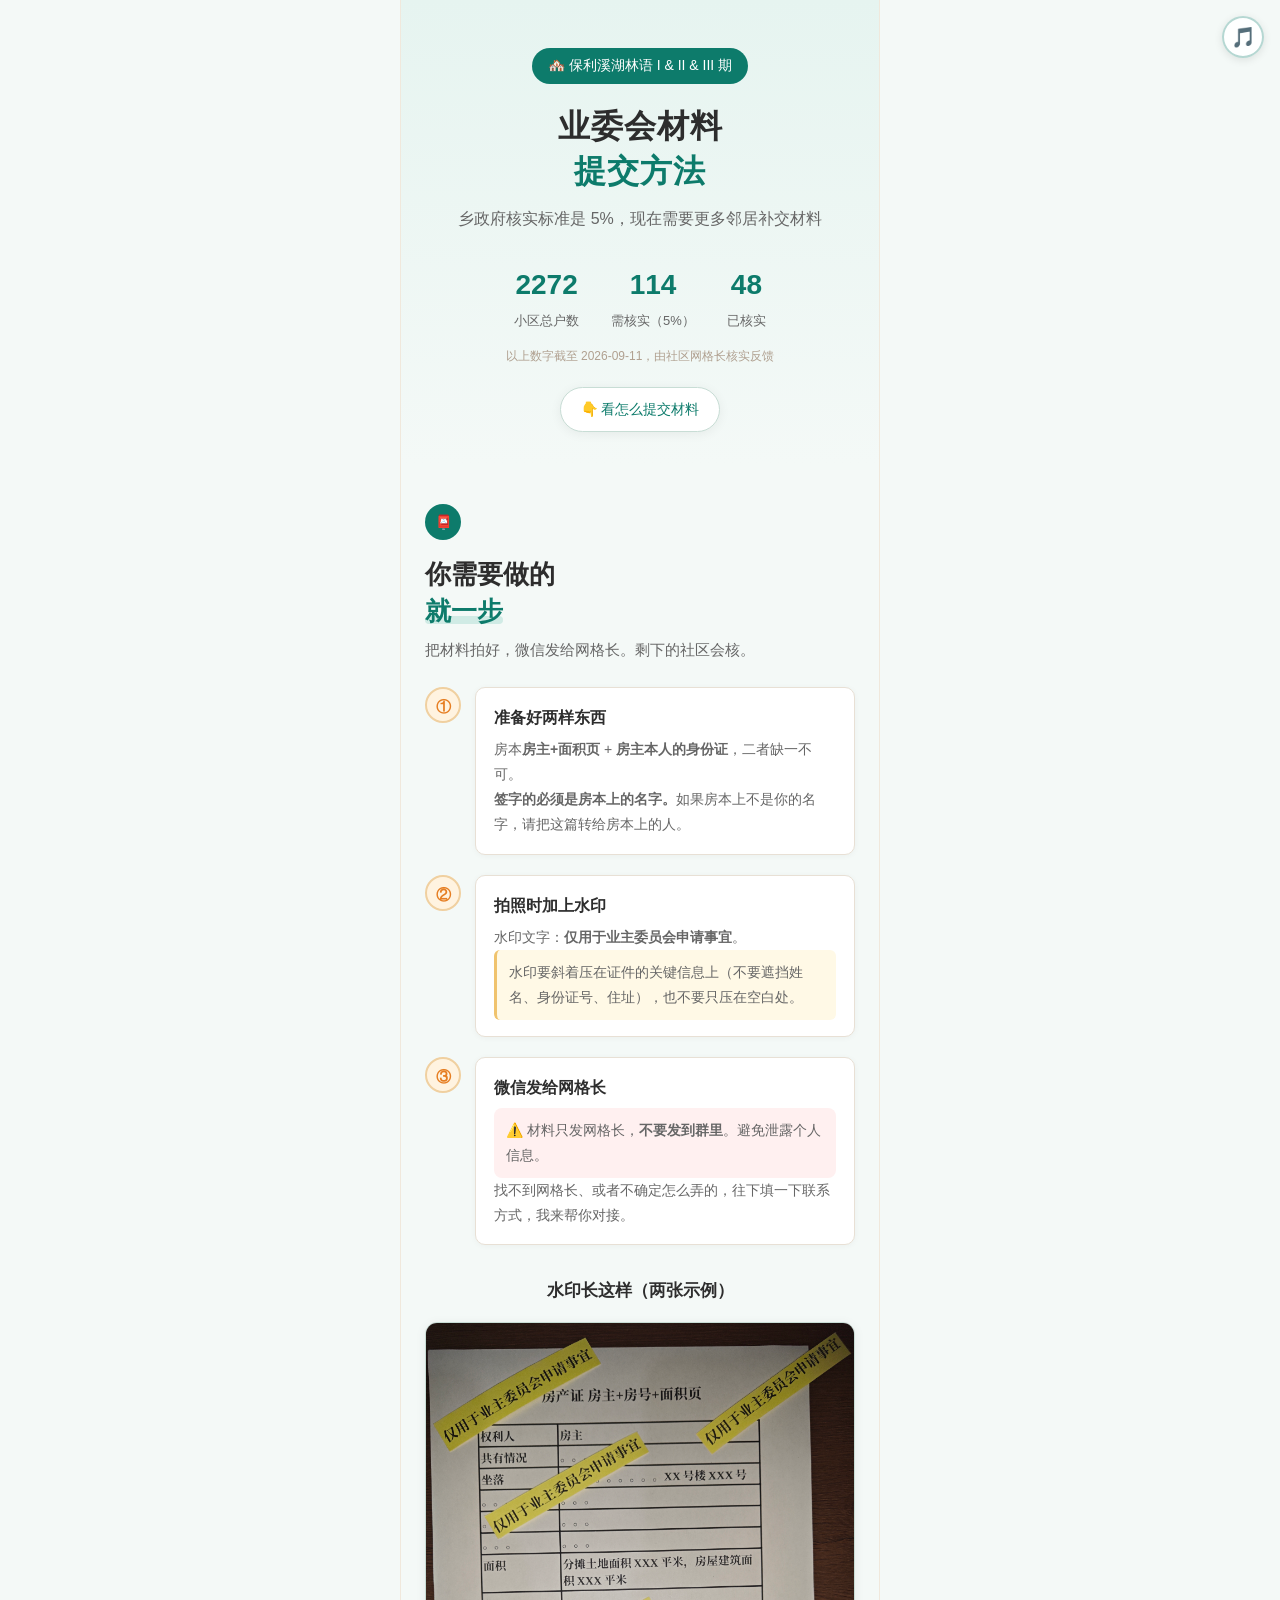
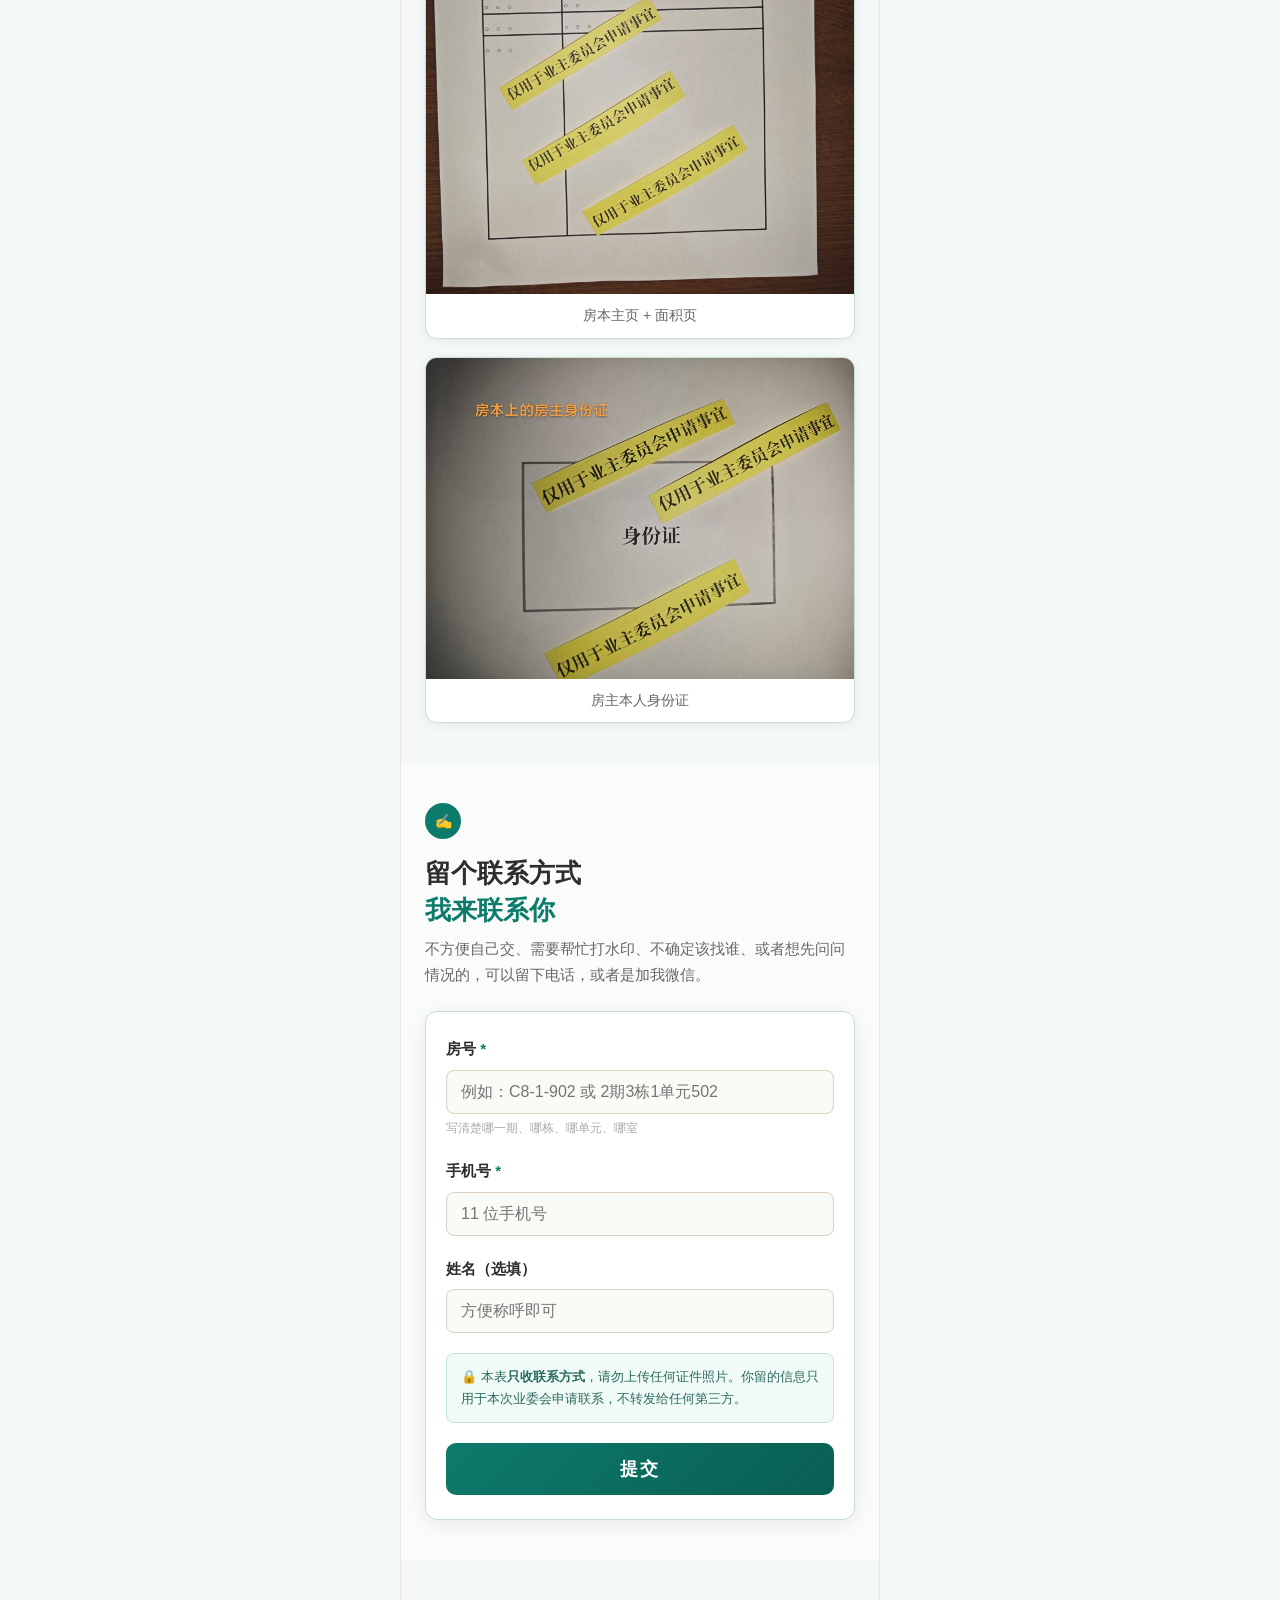
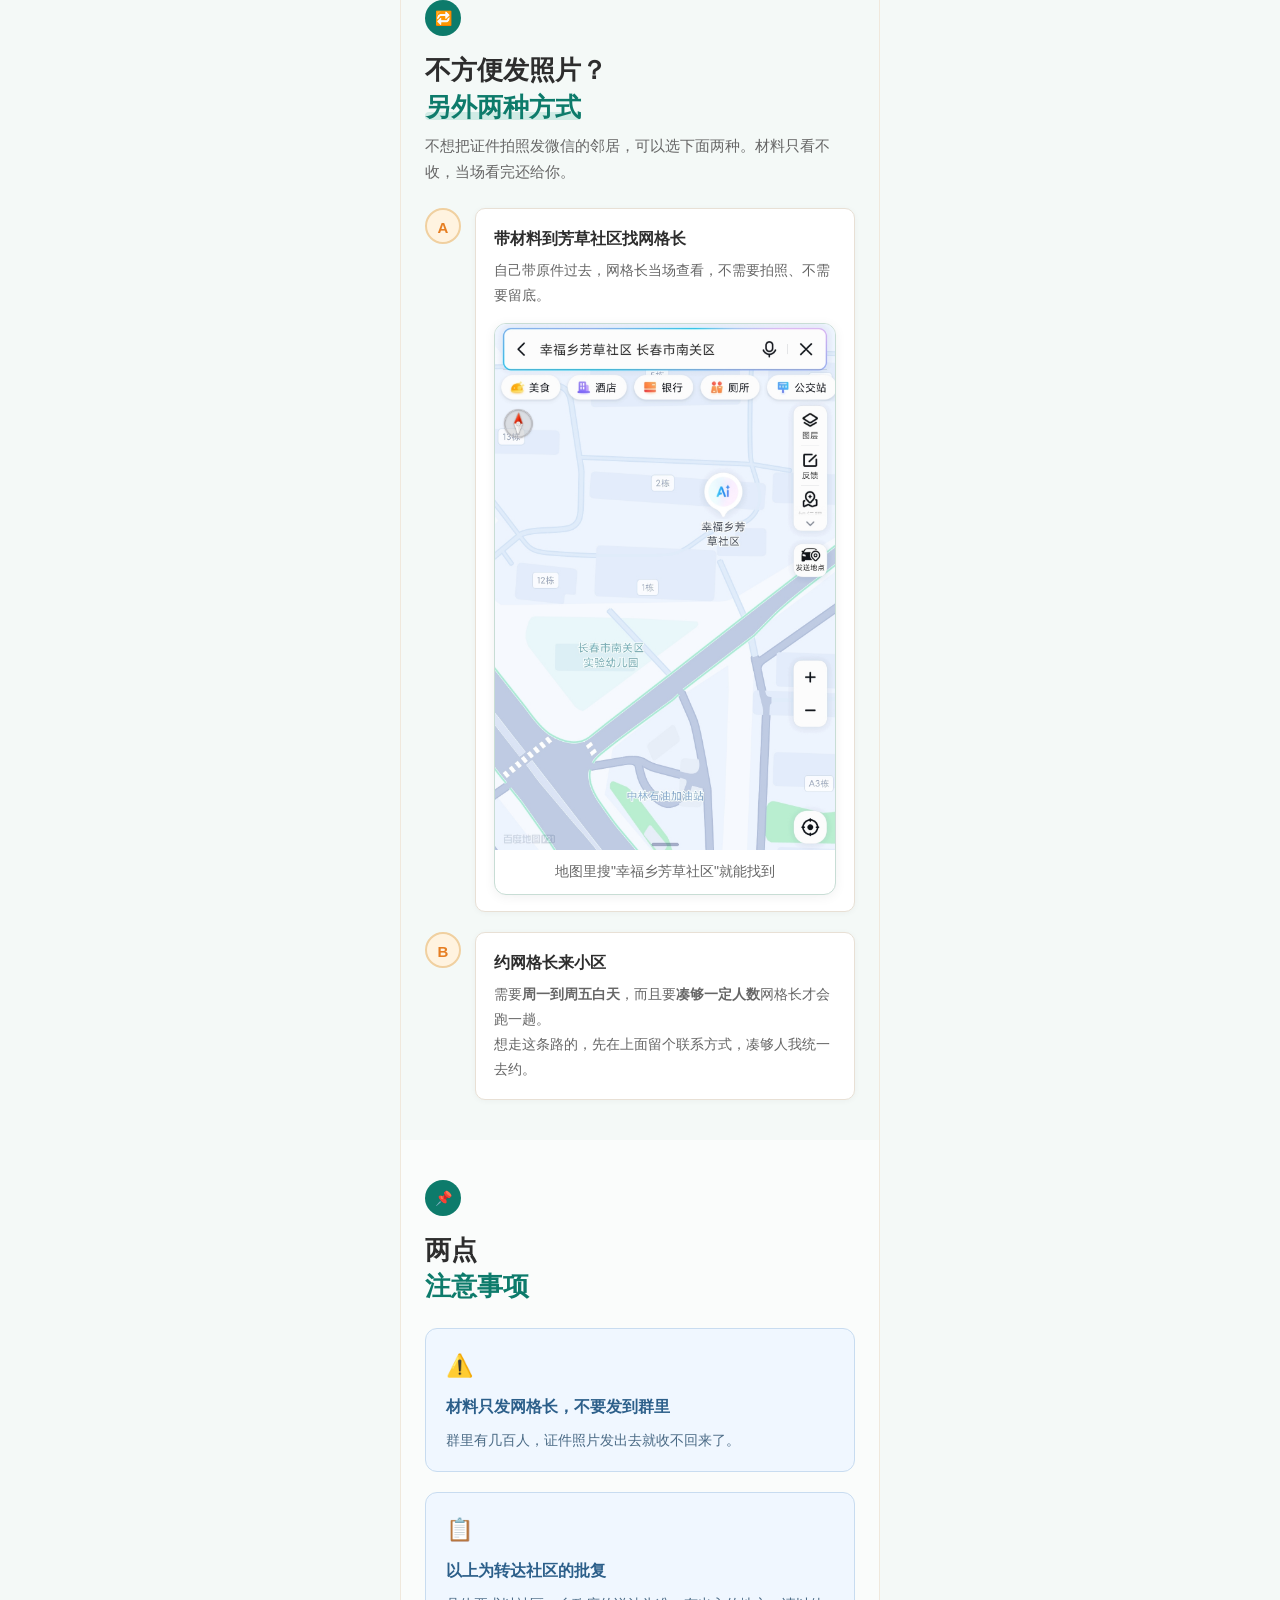
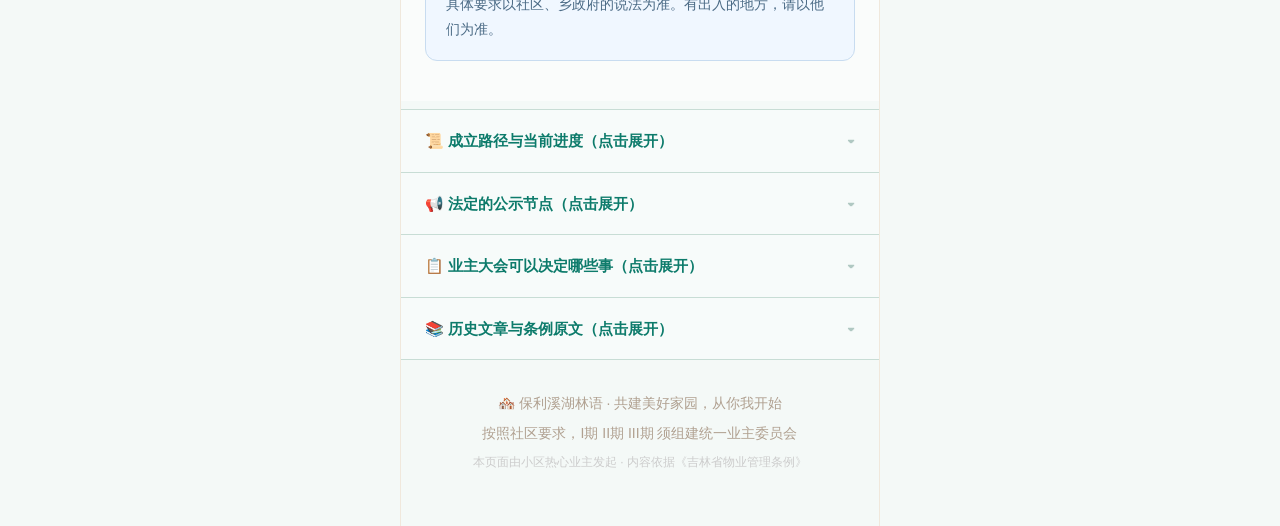
==== commit e602dbcf: "备选方式补充社区位置导航截图 - index.html：在"带材料到芳草社区找网格长"里加上百度地图定位截图 - css/style.css：新增 .shot-figure 样式（与 .wm-figu" ====
--- a/index.html
+++ b/index.html
@@ -139,6 +139,10 @@
         <div class="notice-body">
           <h4>带材料到芳草社区找网格长</h4>
           <p>自己带原件过去，网格长当场查看，不需要拍照、不需要留底。</p>
+          <figure class="shot-figure">
+            <img src="assets/社区位置导航截图/20260911-140458.jpg" alt="百度地图定位：幸福乡芳草社区，长春市南关区" loading="lazy">
+            <figcaption>地图里搜"幸福乡芳草社区"就能找到</figcaption>
+          </figure>
         </div>
       </div>
 
--- a/css/style.css
+++ b/css/style.css
@@ -133,11 +133,6 @@
   border-radius: 8px;
   background: rgba(13, 123, 107, 0.05);
 }
-  display: flex;
-  justify-content: center;
-  gap: 24px;
-  margin-bottom: 32px;
-}
 
 .hero-icon-item {
   display: flex;
@@ -1113,7 +1108,8 @@
   gap: 18px;
 }
 
-.wm-figure {
+.wm-figure,
+.shot-figure {
   margin: 0;
   background: var(--card-bg);
   border: 1px solid var(--border);
@@ -1122,17 +1118,24 @@
   overflow: hidden;
 }
 
-.wm-figure img {
+.wm-figure img,
+.shot-figure img {
   display: block;
   width: 100%;
   height: auto;
 }
 
-.wm-figure figcaption {
+.wm-figure figcaption,
+.shot-figure figcaption {
   font-size: 14px;
   color: var(--text-secondary);
   text-align: center;
   padding: 10px;
+}
+
+/* 备选方式里的位置截图，跟上面的正文拉开一点 */
+.notice-body .shot-figure {
+  margin-top: 14px;
 }
 
 /* 表单隐私说明 */
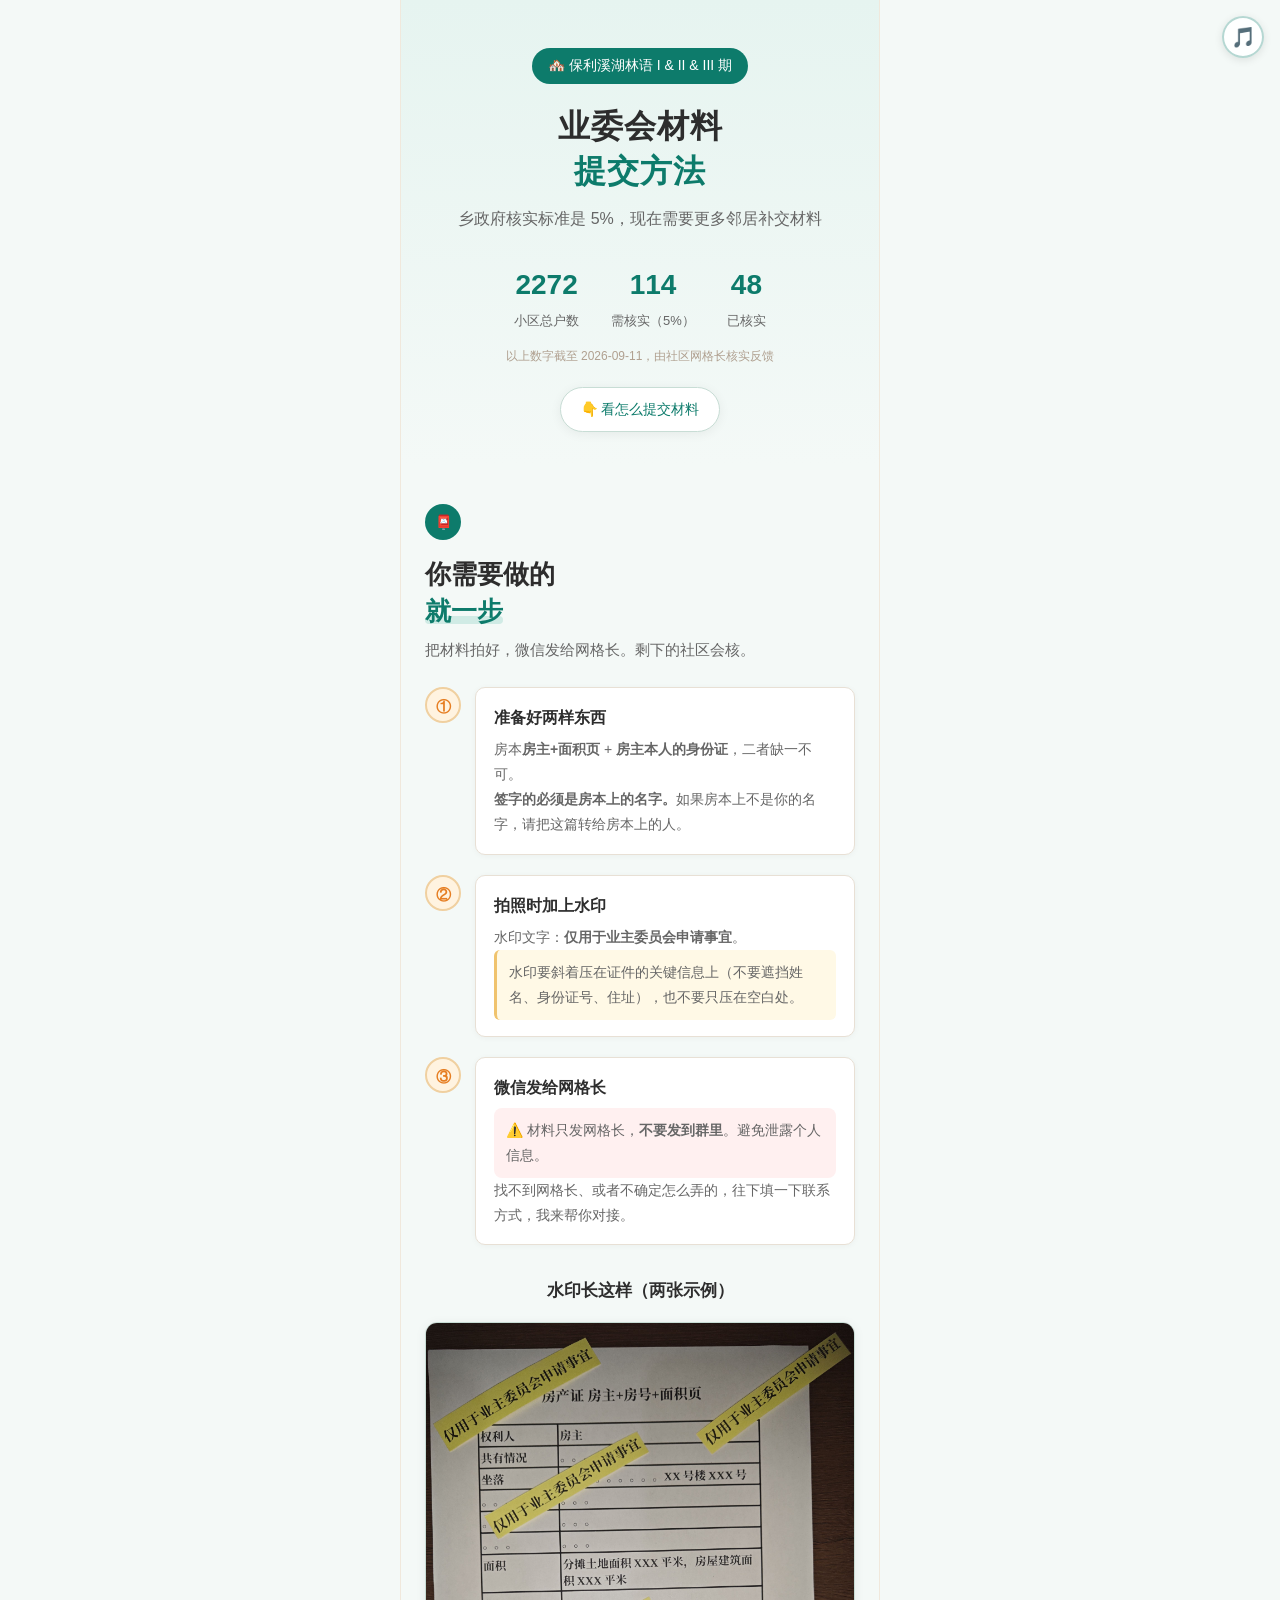
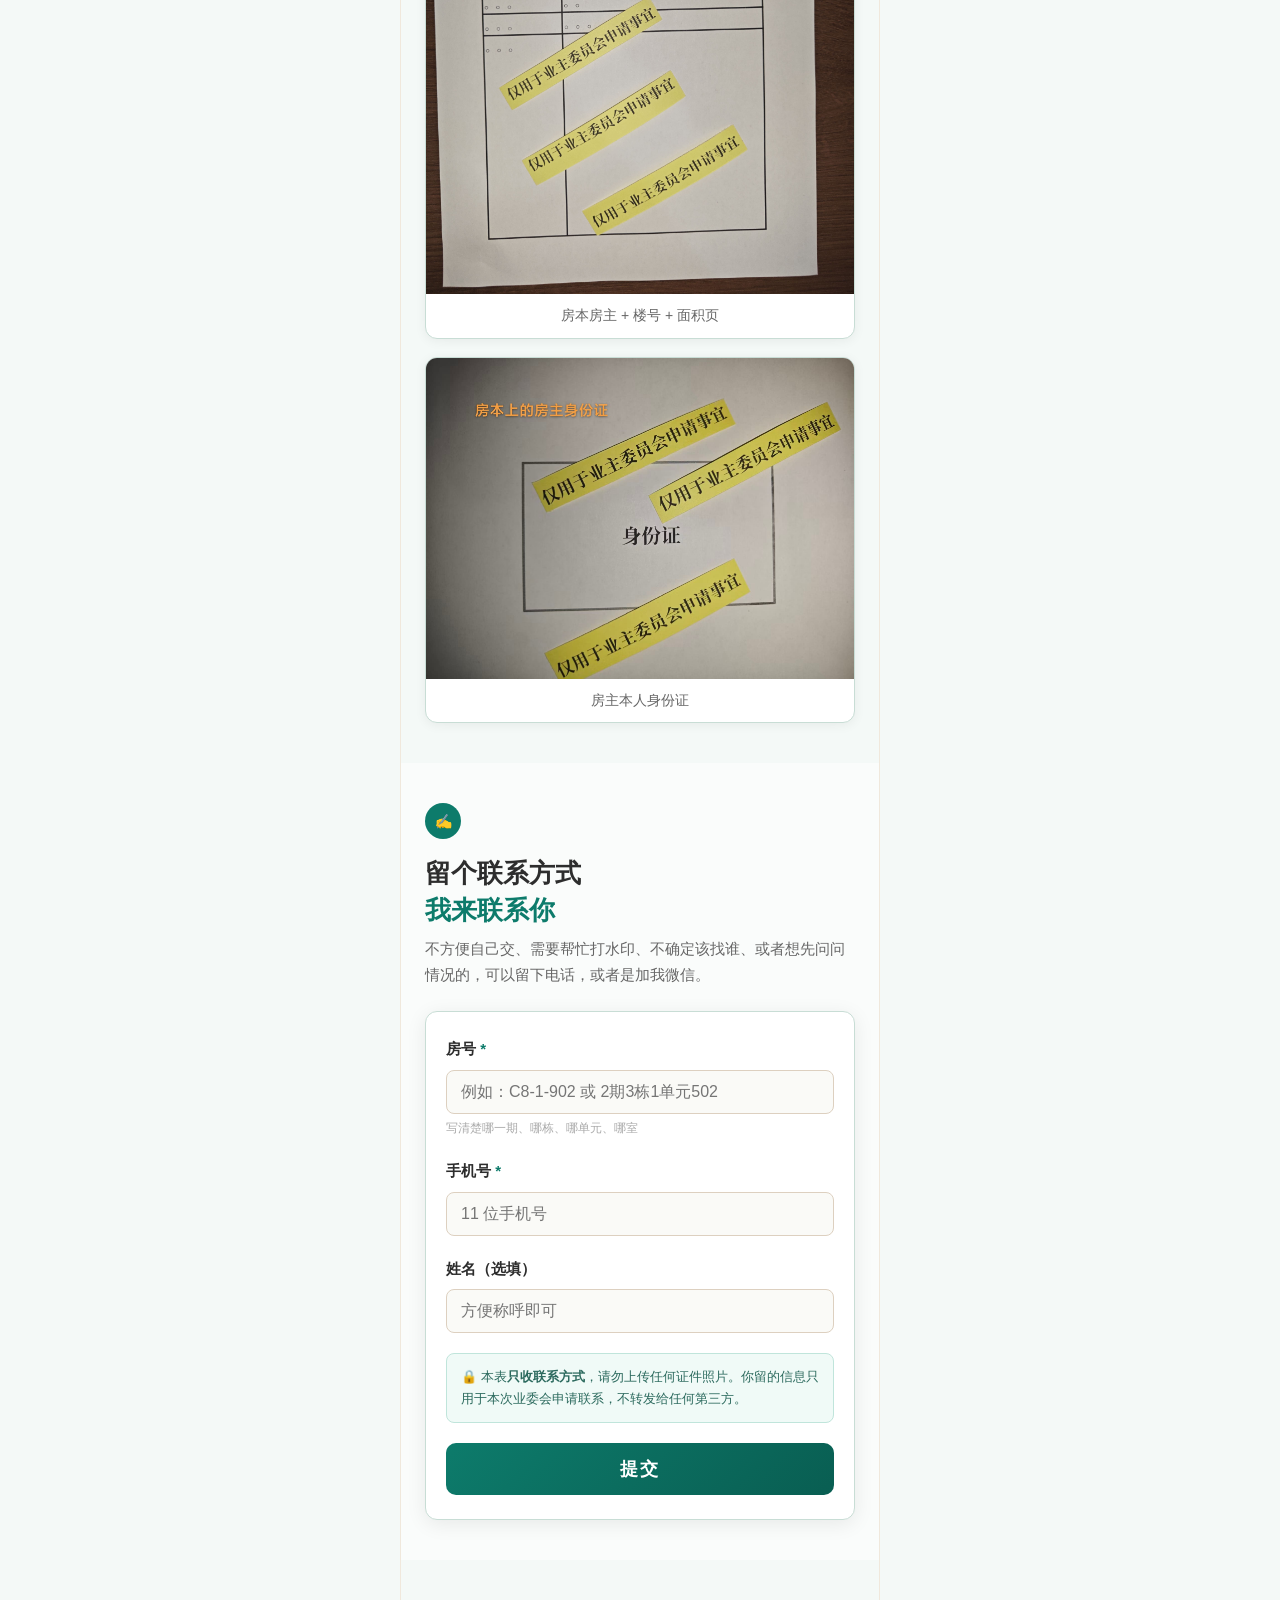
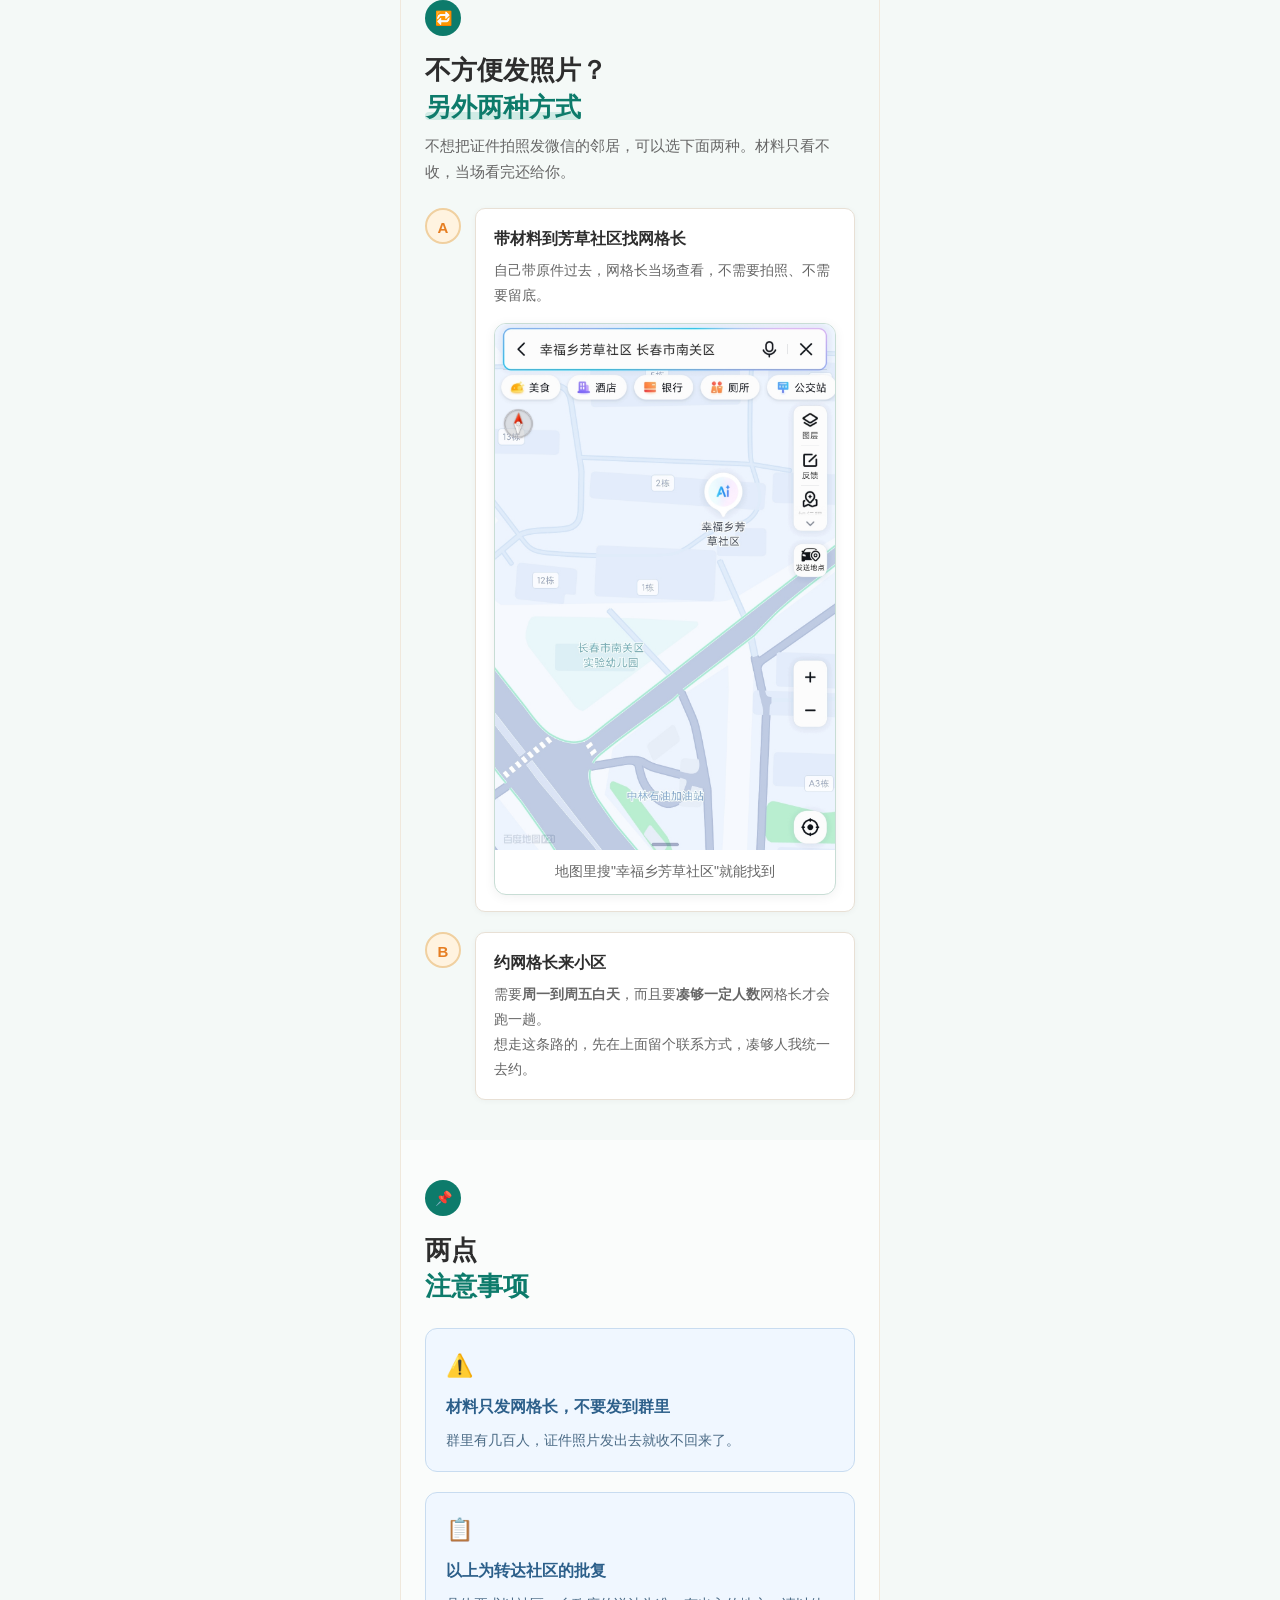
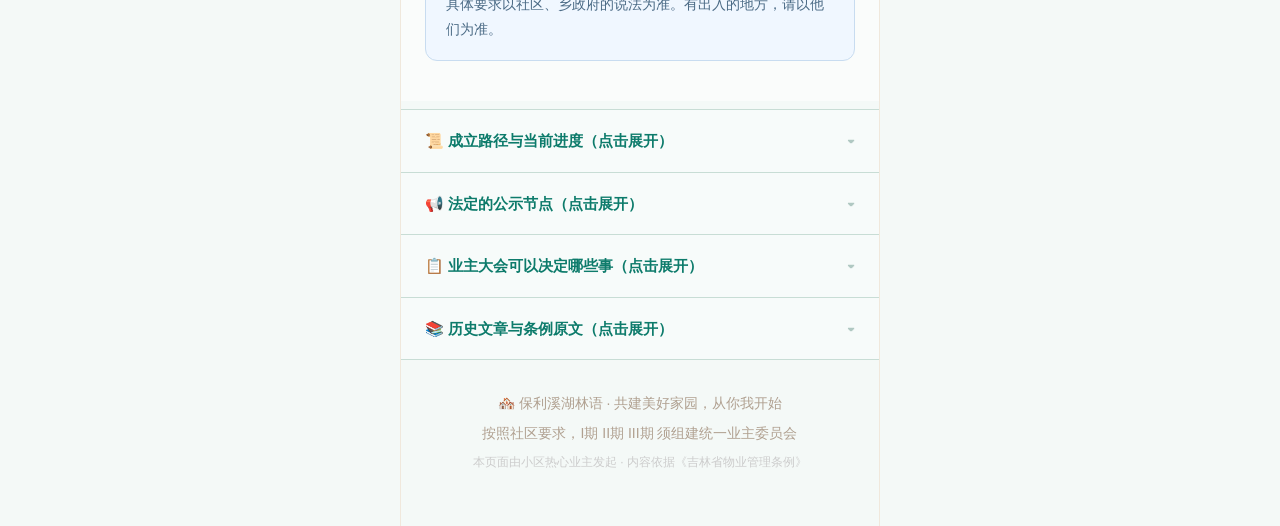
==== commit aa966c99: "更新水印示例图并调整图注文案 - 重新导出两张水印示例图，体积大幅压缩 - 图注改为「房本房主 + 楼号 + 面积页」" ====
--- a/index.html
+++ b/index.html
@@ -77,7 +77,7 @@
     <div class="wm-grid">
       <figure class="wm-figure">
         <img src="assets/水印示例/20260911-114638.jpg" alt="房产证水印示例：水印压在权利人、坐落、面积等关键信息上" loading="lazy">
-        <figcaption>房本主页 + 面积页</figcaption>
+        <figcaption>房本房主 + 楼号 + 面积页</figcaption>
       </figure>
       <figure class="wm-figure">
         <img src="assets/水印示例/20260911-114633.jpg" alt="身份证水印示例：水印压在姓名、身份证号等关键信息上" loading="lazy">
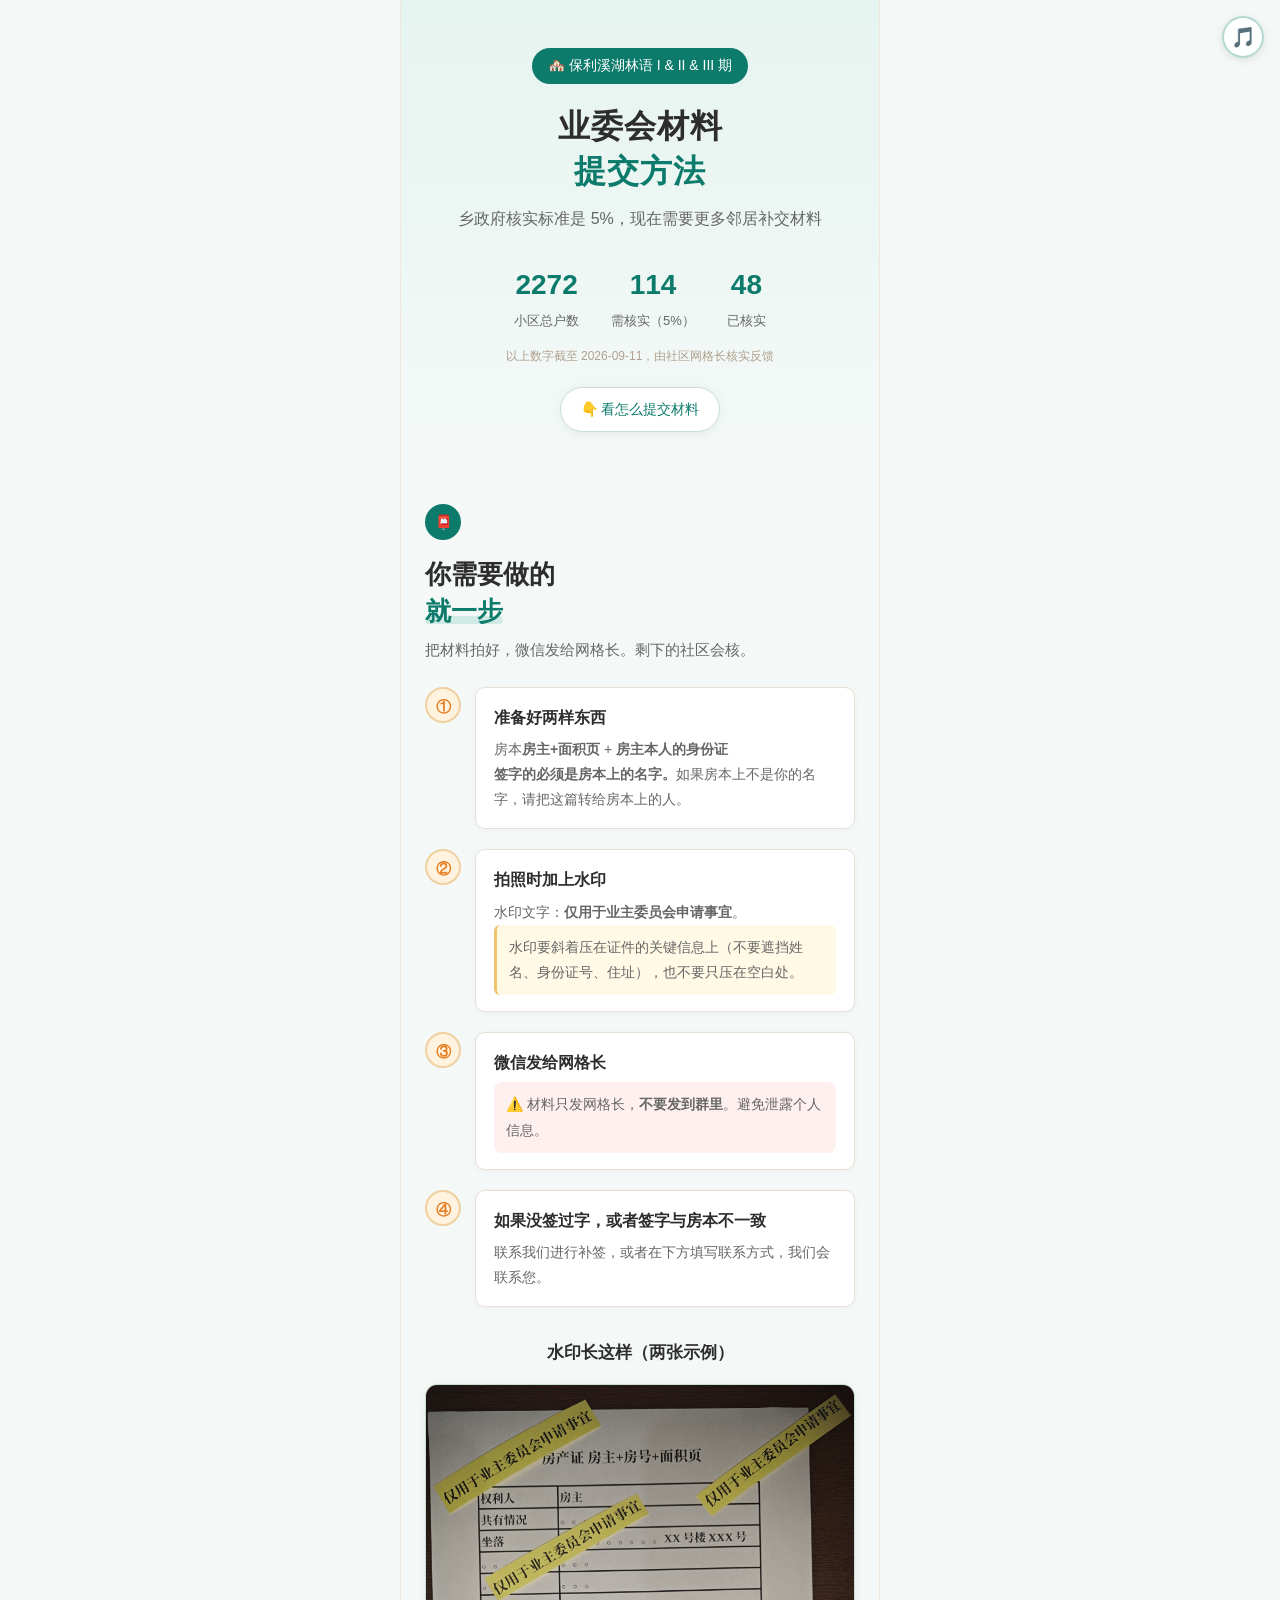
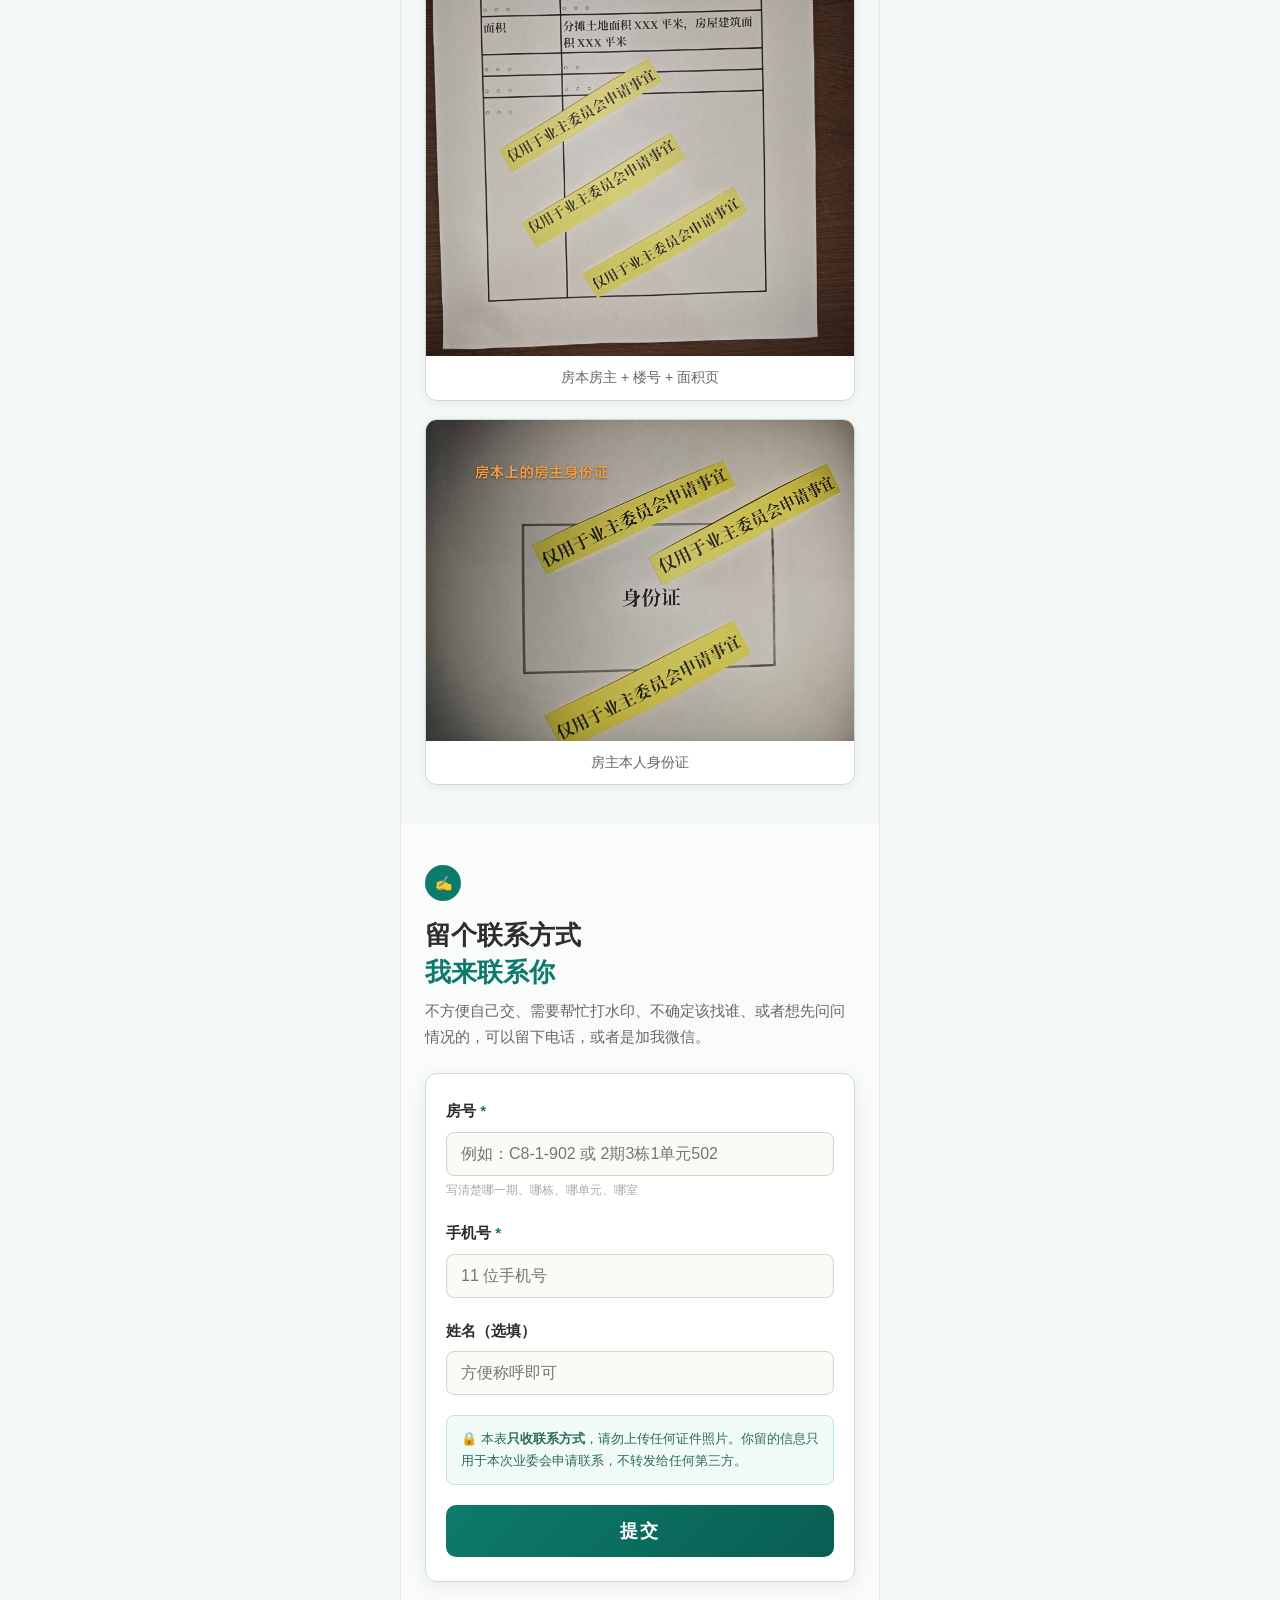
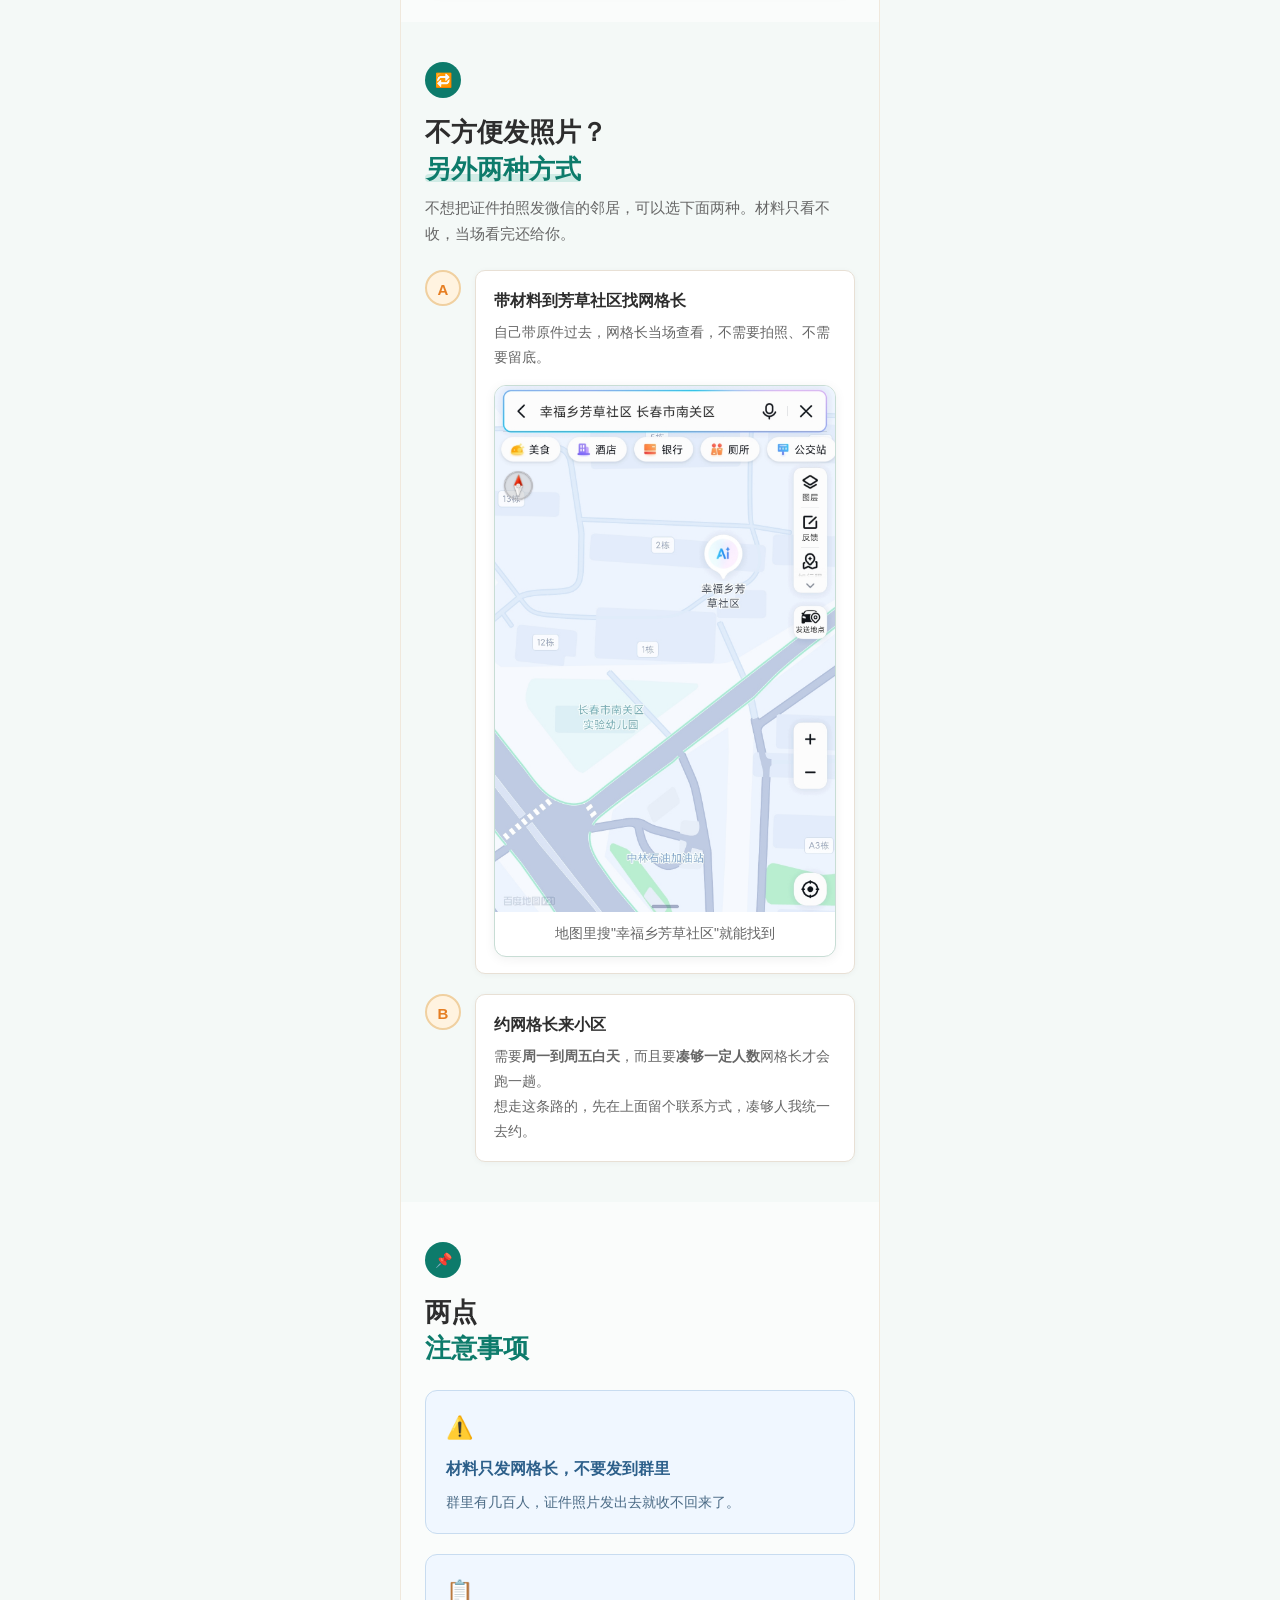
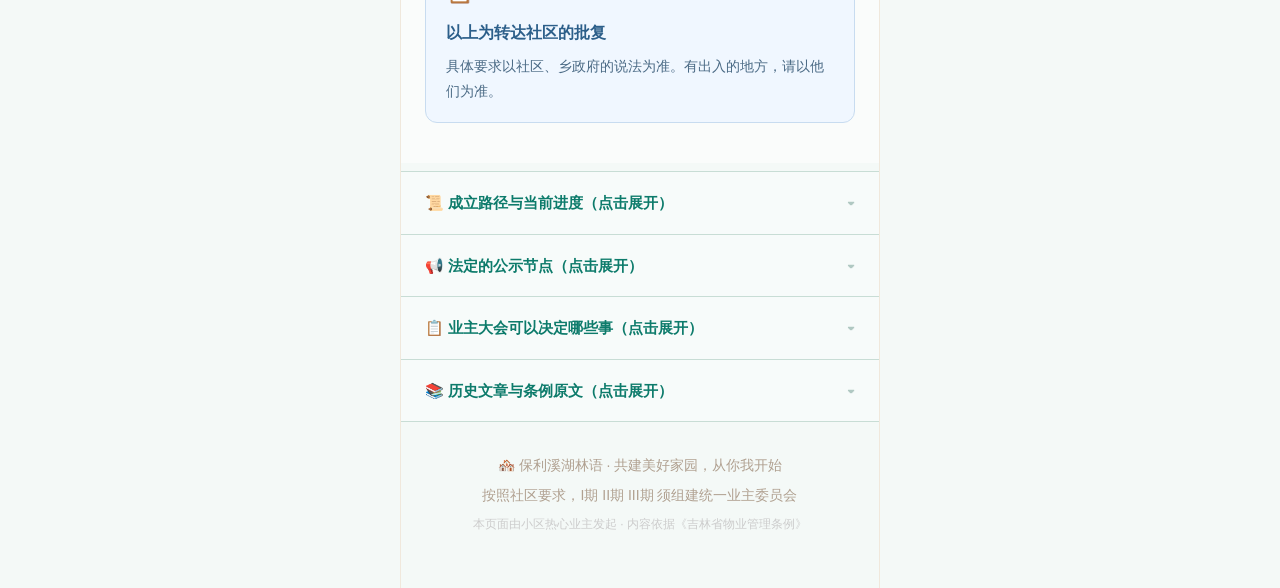
==== commit 50f354a8: "i" ====
--- a/index.html
+++ b/index.html
@@ -48,7 +48,7 @@
         <div class="notice-marker">①</div>
         <div class="notice-body">
           <h4>准备好两样东西</h4>
-          <p> 房本<strong>房主+面积页</strong> + <strong>房主本人的身份证</strong>，二者缺一不可。</p>
+          <p> 房本<strong>房主+面积页</strong> + <strong>房主本人的身份证</strong></p>
           <p><strong>签字的必须是房本上的名字。</strong>如果房本上不是你的名字，请把这篇转给房本上的人。</p>
         </div>
       </div>
@@ -67,7 +67,14 @@
         <div class="notice-body">
           <h4>微信发给网格长</h4>
           <p class="warn-line">⚠️ 材料只发网格长，<strong>不要发到群里</strong>。避免泄露个人信息。</p>
-          <p>找不到网格长、或者不确定怎么弄的，往下填一下联系方式，我来帮你对接。</p>
+        </div>
+      </div>
+	  
+	  <div class="notice-item">
+        <div class="notice-marker">④</div>
+        <div class="notice-body">
+          <h4>如果没签过字，或者签字与房本不一致</h4>
+          <p>联系我们进行补签，或者在下方填写联系方式，我们会联系您。</p>
         </div>
       </div>
 
